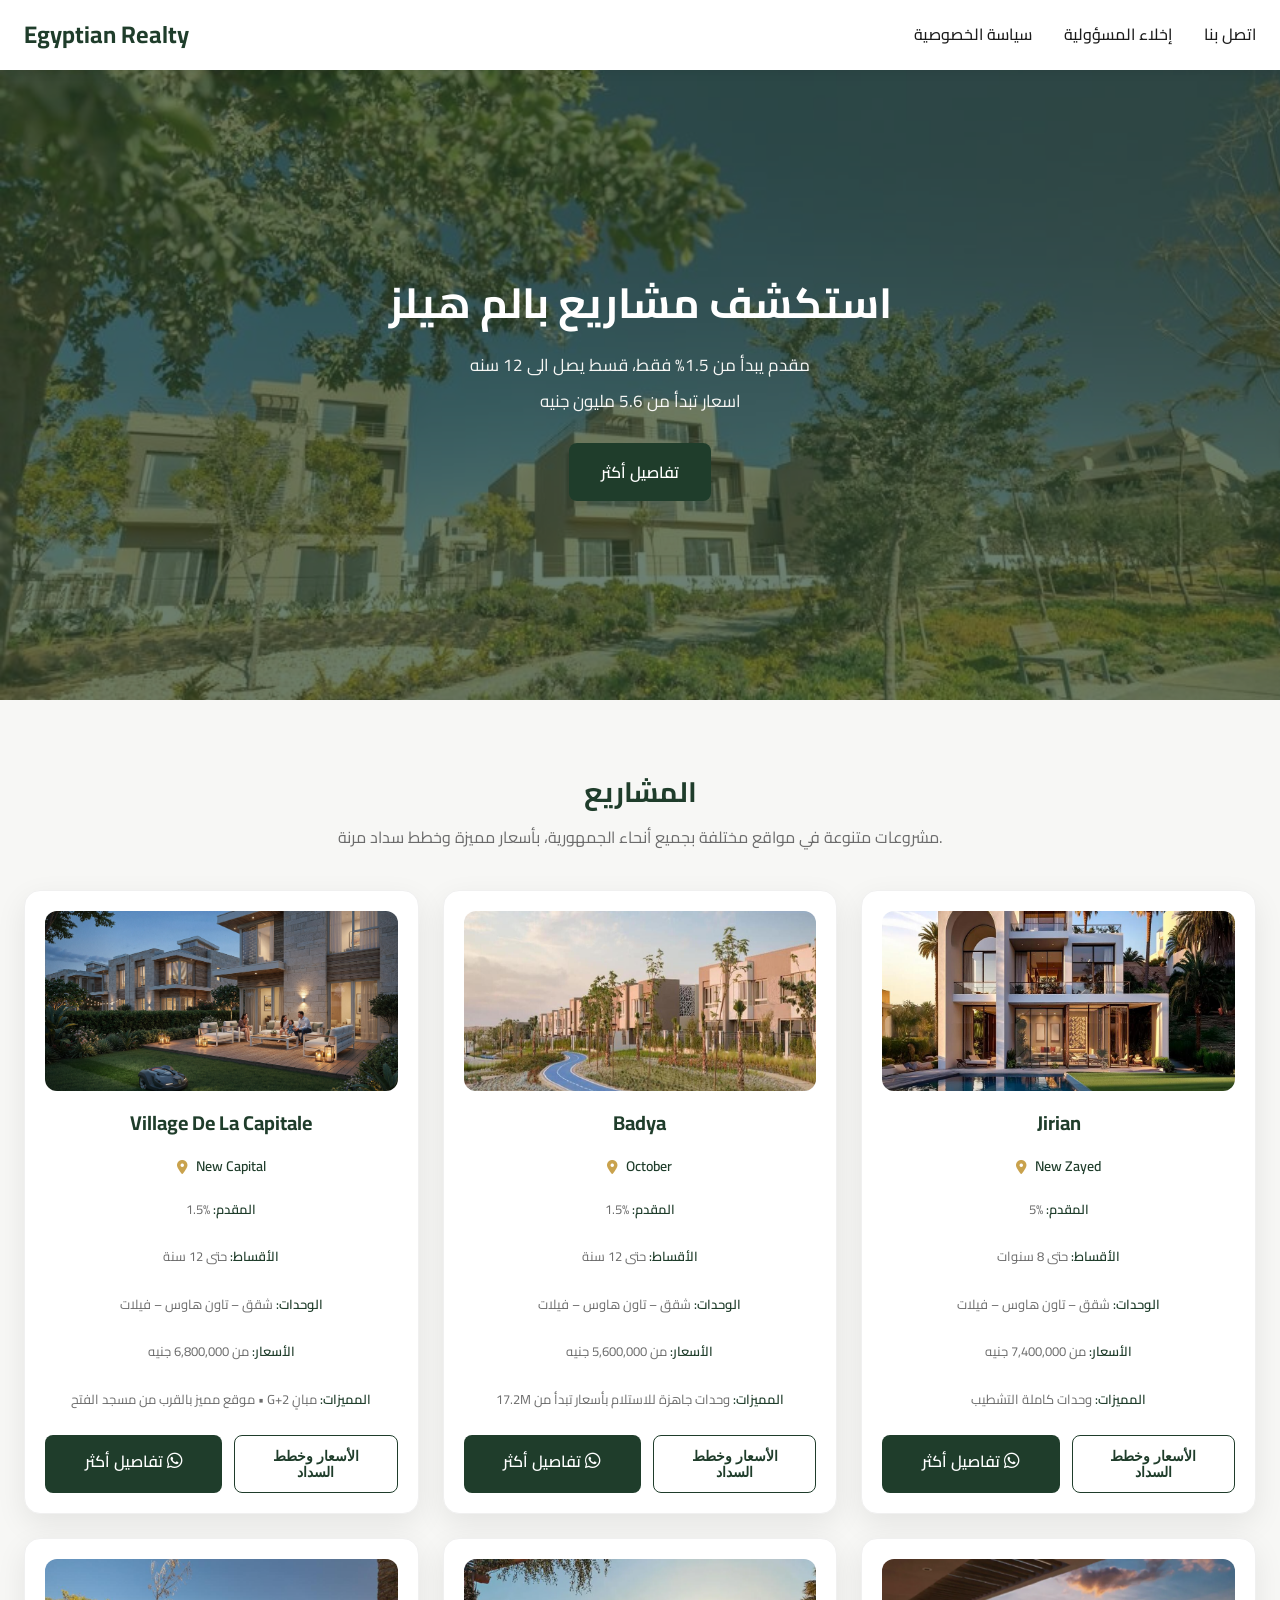
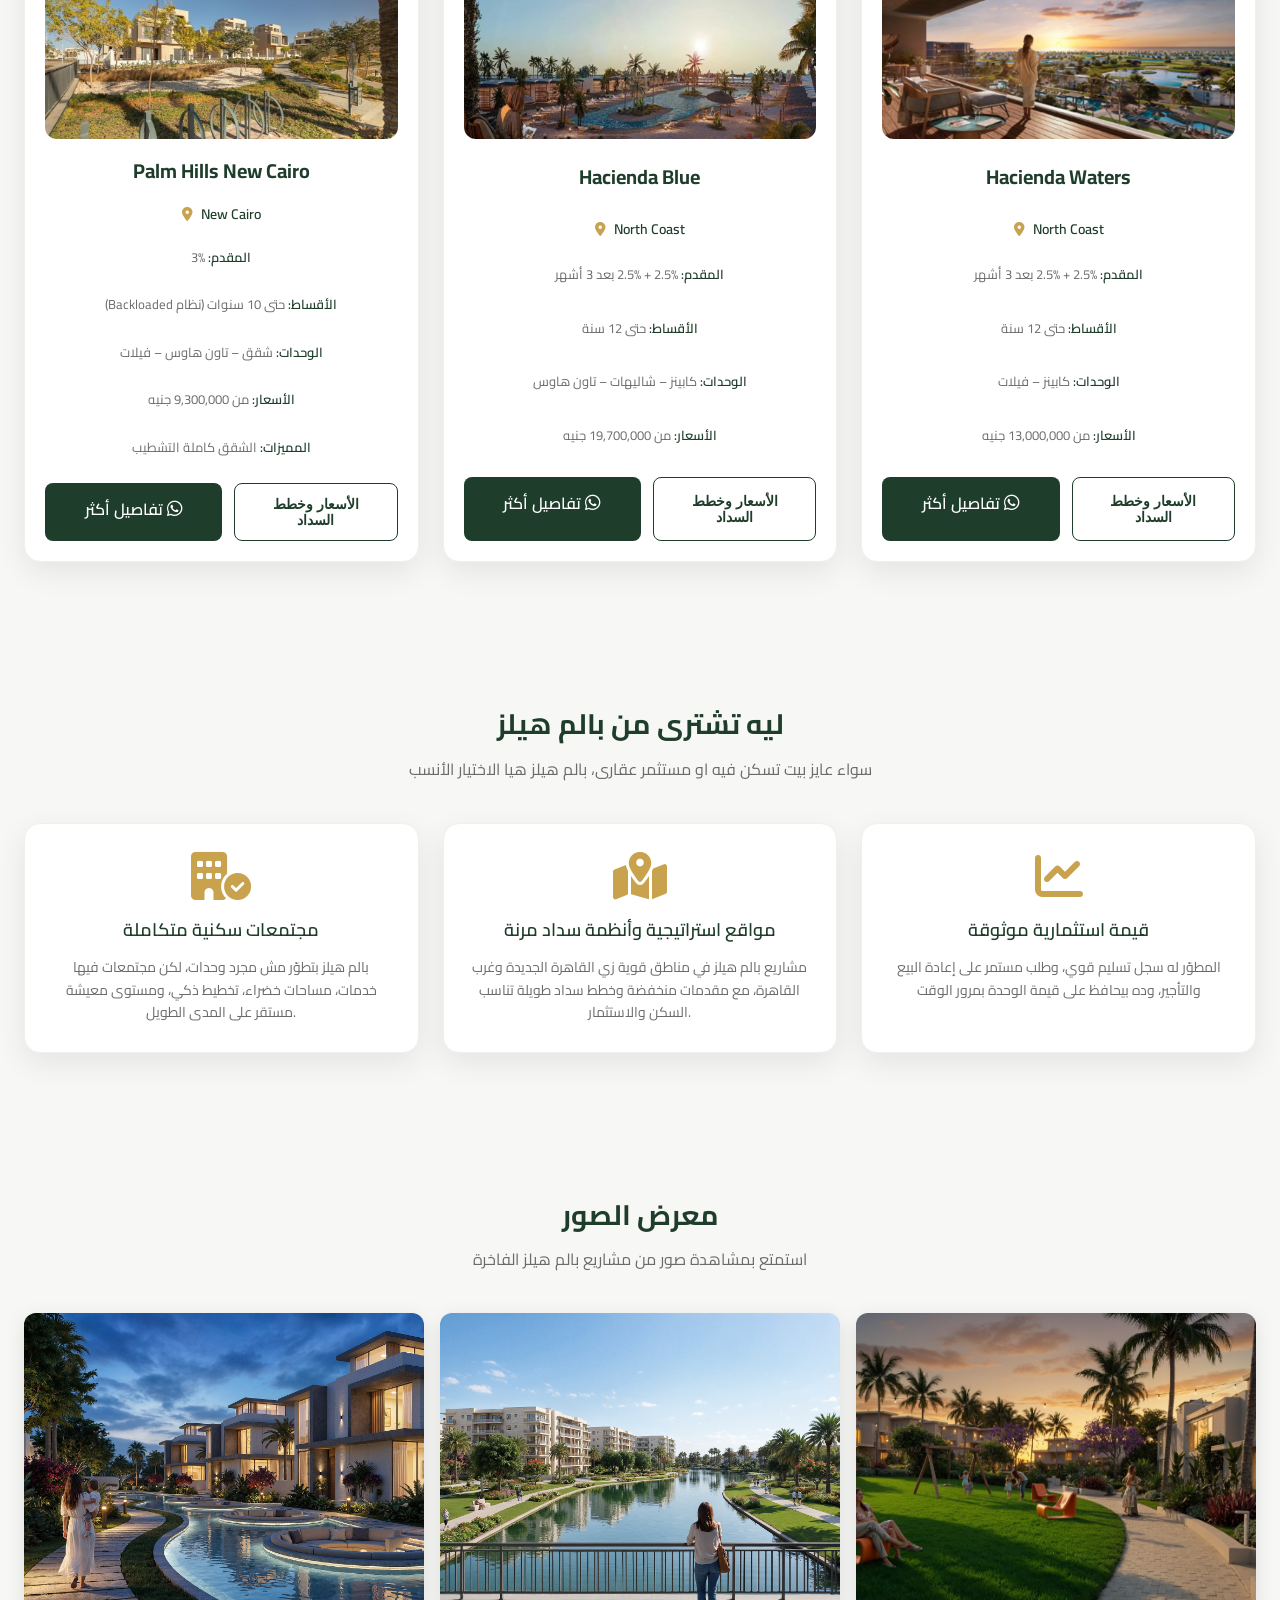
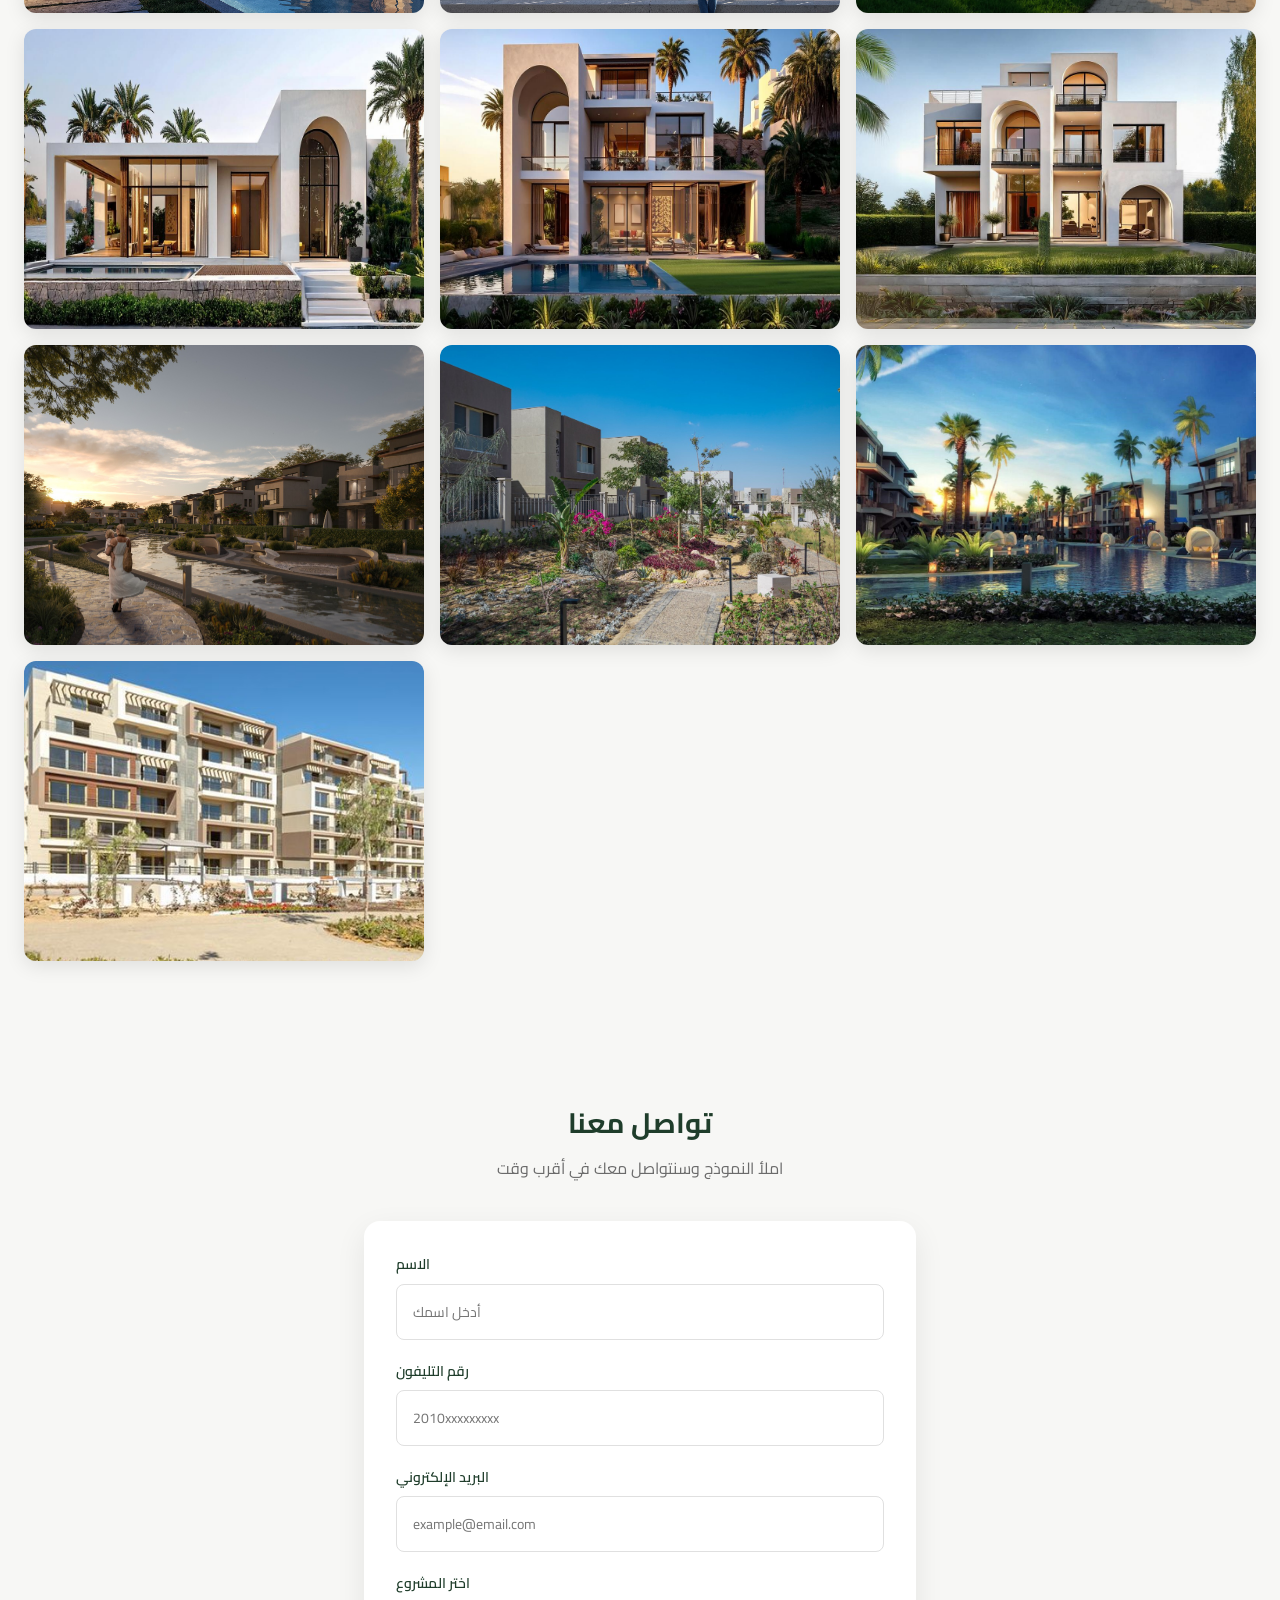
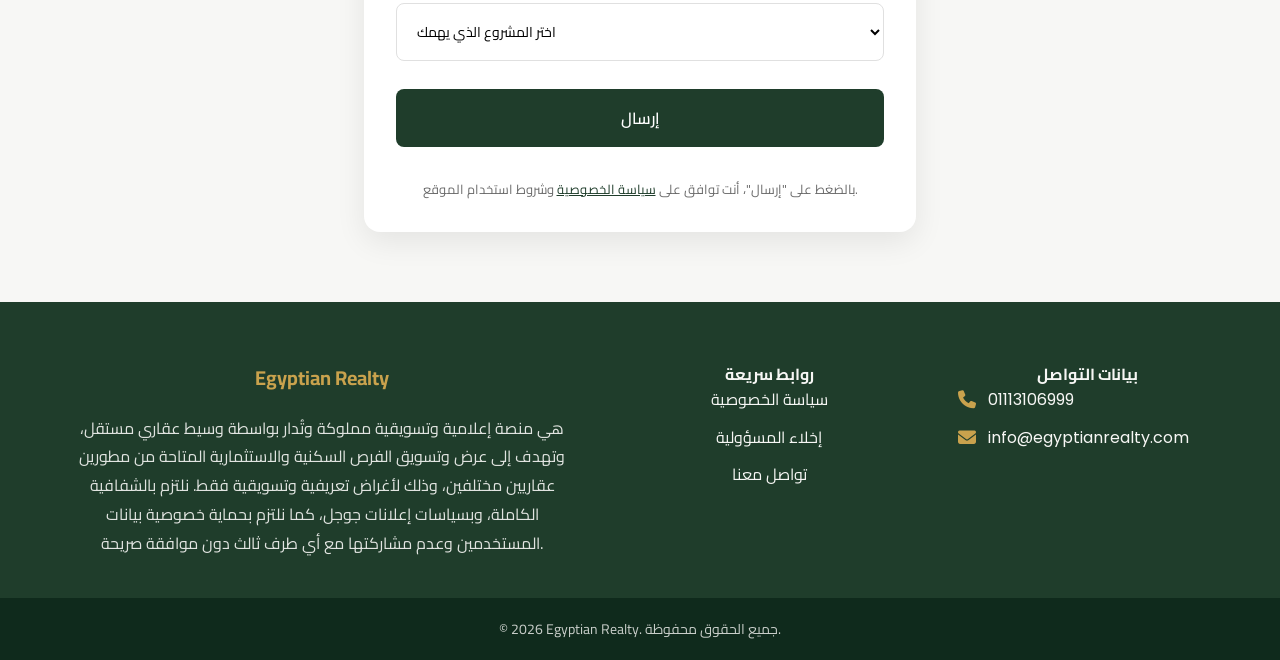
==== index.html @ e8730bcc "Initial website upload with updated Palm Hills project cards" ====
<!DOCTYPE html>
<html lang="en">
<head>
    <meta charset="UTF-8">
    <meta name="viewport" content="width=device-width, initial-scale=1.0">
    <title>Egyptian Realty - الرئيسية</title>
    <link rel="stylesheet" href="css/style.css">
    <link rel="preconnect" href="https://fonts.googleapis.com">
    <link rel="preconnect" href="https://fonts.gstatic.com" crossorigin>
    <link href="https://fonts.googleapis.com/css2?family=Cairo:wght@400;600;700&family=Poppins:wght@400;600;700&display=swap" rel="stylesheet">
    <link rel="stylesheet" href="https://cdnjs.cloudflare.com/ajax/libs/font-awesome/6.5.1/css/all.min.css" crossorigin="anonymous" referrerpolicy="no-referrer" />
    <!-- Google Tag Manager -->
    <script>(function(w,d,s,l,i){w[l]=w[l]||[];w[l].push({'gtm.start':
    new Date().getTime(),event:'gtm.js'});var f=d.getElementsByTagName(s)[0],
    j=d.createElement(s),dl=l!='dataLayer'?'&l='+l:'';j.async=true;j.src=
    'https://www.googletagmanager.com/gtm.js?id='+i+dl;f.parentNode.insertBefore(j,f);
    })(window,document,'script','dataLayer','GTM-MX5JVD54');</script>
    <!-- End Google Tag Manager -->
</head>
<body>
    <!-- Google Tag Manager (noscript) -->
    <noscript><iframe src="https://www.googletagmanager.com/ns.html?id=GTM-MX5JVD54"
    height="0" width="0" style="display:none;visibility:hidden"></iframe></noscript>
    <!-- End Google Tag Manager (noscript) -->
    <!-- Header/Navigation -->
    <header>
        <nav class="navbar">
            <a href="index.html" class="navbar-logo">Egyptian Realty</a>
            
            <ul class="navbar-menu">
                <li><a href="privacy.html">سياسة الخصوصية</a></li>
                <li><a href="disclaimer.html">إخلاء المسؤولية</a></li>
                <li><a href="contact.html">اتصل بنا</a></li>
            </ul>

            <div class="hamburger">
                <span></span>
                <span></span>
                <span></span>
            </div>
        </nav>
    </header>

    <div class="menu-overlay"></div>

    <!-- Main Content -->
    <main>
        <section class="hero">
            <div class="hero-overlay"></div>
            <div class="hero-content">
                <h1 class="hero-title">استكشف مشاريع بالم هيلز</h1>
                <div class="hero-details">
                    <p>مقدم يبدأ من 1.5% فقط، قسط يصل الى 12 سنه</p>
                    <p>اسعار تبدأ من 5.6 مليون جنيه</p>
                </div>
                <div class="hero-actions">
                    <button type="button" class="btn-primary hero-cta-btn">تفاصيل أكثر</button>
                    <a class="btn-primary btn-whatsapp hero-cta-whatsapp" href="https://wa.me/201113106999?text=I'm%20interested%20in%20Palm%20Hills%20Projects%20Prices" target="_blank" rel="noopener">
                        تفاصيل أكثر <i class="fa-brands fa-whatsapp"></i>
                    </a>
                </div>
            </div>
        </section>

        <section class="projects" id="projects">
            <div class="section-header">
                <h2>المشاريع</h2>
                <p>مشروعات متنوعة في مواقع مختلفة بجميع أنحاء الجمهورية، بأسعار مميزة وخطط سداد مرنة.</p>
            </div>
            <div class="projects-grid">
                <article class="project-card">
                    <img class="project-image" src="assets/project-1.jpg" alt="مشروع Village De La Capitale">
                    <h3>Village De La Capitale</h3>
                    <p class="project-location"><i class="fa-solid fa-location-dot" aria-hidden="true"></i> New Capital</p>
                    <p class="project-detail" dir="auto"><strong>المقدم:</strong> <span dir="ltr">1.5%</span></p>
                    <p class="project-detail" dir="auto"><strong>الأقساط:</strong> حتى 12 سنة</p>
                    <p class="project-detail" dir="auto"><strong>الوحدات:</strong> شقق – تاون هاوس – فيلات</p>
                    <p class="project-detail" dir="auto"><strong>الأسعار:</strong> من 6,800,000 جنيه</p>
                    <p class="project-detail" dir="auto"><strong>المميزات:</strong> مبانٍ <span dir="ltr">G+2</span> • موقع مميز بالقرب من مسجد الفتح</p>
                    <div class="project-actions">
                        <a class="btn-primary btn-whatsapp" href="https://wa.me/201113106999?text=I'm%20interested%20in%20Village%20De%20La%20Capitale%20Prices" target="_blank" rel="noopener">
                            تفاصيل أكثر <i class="fa-brands fa-whatsapp"></i>
                        </a>
                        <button type="button" class="btn-outline project-inquiry-btn" data-project="Village De La Capitale">الأسعار وخطط السداد</button>
                    </div>
                </article>
                <article class="project-card">
                    <img class="project-image" src="assets/project-2.jpg" alt="مشروع Badya">
                    <h3>Badya</h3>
                    <p class="project-location"><i class="fa-solid fa-location-dot" aria-hidden="true"></i> October</p>
                    <p class="project-detail" dir="auto"><strong>المقدم:</strong> <span dir="ltr">1.5%</span></p>
                    <p class="project-detail" dir="auto"><strong>الأقساط:</strong> حتى 12 سنة</p>
                    <p class="project-detail" dir="auto"><strong>الوحدات:</strong> شقق – تاون هاوس – فيلات</p>
                    <p class="project-detail" dir="auto"><strong>الأسعار:</strong> من 5,600,000 جنيه</p>
                    <p class="project-detail" dir="auto"><strong>المميزات:</strong> وحدات جاهزة للاستلام بأسعار تبدأ من <span dir="ltr">17.2M</span></p>
                    <div class="project-actions">
                        <a class="btn-primary btn-whatsapp" href="https://wa.me/201113106999?text=I'm%20interested%20in%20Badya%20Prices" target="_blank" rel="noopener">
                            تفاصيل أكثر <i class="fa-brands fa-whatsapp"></i>
                        </a>
                        <button type="button" class="btn-outline project-inquiry-btn" data-project="Badya">الأسعار وخطط السداد</button>
                    </div>
                </article>

                <article class="project-card">
                    <img class="project-image" src="assets/project-3.jpg" alt="مشروع Jirian">
                    <h3>Jirian</h3>
                    <p class="project-location"><i class="fa-solid fa-location-dot" aria-hidden="true"></i> New Zayed</p>
                    <p class="project-detail" dir="auto"><strong>المقدم:</strong> <span dir="ltr">5%</span></p>
                    <p class="project-detail" dir="auto"><strong>الأقساط:</strong> حتى 8 سنوات</p>
                    <p class="project-detail" dir="auto"><strong>الوحدات:</strong> شقق – تاون هاوس – فيلات</p>
                    <p class="project-detail" dir="auto"><strong>الأسعار:</strong> من 7,400,000 جنيه</p>
                    <p class="project-detail" dir="auto"><strong>المميزات:</strong> وحدات كاملة التشطيب</p>
                    <div class="project-actions">
                        <a class="btn-primary btn-whatsapp" href="https://wa.me/201113106999?text=I'm%20interested%20in%20Jirian%20Prices" target="_blank" rel="noopener">
                            تفاصيل أكثر <i class="fa-brands fa-whatsapp"></i>
                        </a>
                        <button type="button" class="btn-outline project-inquiry-btn" data-project="Jirian">الأسعار وخطط السداد</button>
                    </div>
                </article>

                <article class="project-card">
                    <img class="project-image" src="assets/project-4.jpg" alt="مشروع Palm Hills New Cairo">
                    <h3>Palm Hills New Cairo</h3>
                    <p class="project-location"><i class="fa-solid fa-location-dot" aria-hidden="true"></i> New Cairo</p>
                    <p class="project-detail" dir="auto"><strong>المقدم:</strong> <span dir="ltr">3%</span></p>
                    <p class="project-detail" dir="auto"><strong>الأقساط:</strong> حتى <span dir="ltr">10</span> سنوات (نظام <span dir="ltr">Backloaded</span>)</p>
                    <p class="project-detail" dir="auto"><strong>الوحدات:</strong> شقق – تاون هاوس – فيلات</p>
                    <p class="project-detail" dir="auto"><strong>الأسعار:</strong> من 9,300,000 جنيه</p>
                    <p class="project-detail" dir="auto"><strong>المميزات:</strong> الشقق كاملة التشطيب</p>
                    <div class="project-actions">
                        <a class="btn-primary btn-whatsapp" href="https://wa.me/201113106999?text=I'm%20interested%20in%20Palm%20Hills%20New%20Cairo%20Prices" target="_blank" rel="noopener">
                            تفاصيل أكثر <i class="fa-brands fa-whatsapp"></i>
                        </a>
                        <button type="button" class="btn-outline project-inquiry-btn" data-project="Palm Hills New Cairo">الأسعار وخطط السداد</button>
                    </div>
                </article>

                <article class="project-card">
                    <img class="project-image" src="assets/hacienda-blue.jpg" alt="PX Compound ">
                    <h3>Hacienda Blue</h3>
                    <p class="project-location"><i class="fa-solid fa-location-dot" aria-hidden="true"></i> North Coast</p>
                    <p class="project-detail" dir="auto"><strong>المقدم:</strong> <span dir="ltr">2.5%</span> + <span dir="ltr">2.5%</span> بعد 3 أشهر</p>
                    <p class="project-detail" dir="auto"><strong>الأقساط:</strong> حتى <span dir="ltr">12</span> سنة</p>
                    <p class="project-detail" dir="auto"><strong>الوحدات:</strong> كابينز – شاليهات – تاون هاوس</p>
                    <p class="project-detail" dir="auto"><strong>الأسعار:</strong> من 19,700,000 جنيه</p>
                    <div class="project-actions">
                        <a class="btn-primary btn-whatsapp" href="https://wa.me/201113106999?text=I'm%20interested%20in%20Hacienda%20Blue%20Prices" target="_blank" rel="noopener">
                            تفاصيل أكثر <i class="fa-brands fa-whatsapp"></i>
                        </a>
                        <button type="button" class="btn-outline project-inquiry-btn" data-project="Hacienda Blue">الأسعار وخطط السداد</button>
                    </div>
                </article>

                <article class="project-card">
                    <img class="project-image" src="assets/hacienda-water.jpg" alt="مشروع Hacienda Waters">
                    <h3>Hacienda Waters</h3>
                    <p class="project-location"><i class="fa-solid fa-location-dot" aria-hidden="true"></i> North Coast</p>
                    <p class="project-detail" dir="auto"><strong>المقدم:</strong> <span dir="ltr">2.5%</span> + <span dir="ltr">2.5%</span> بعد 3 أشهر</p>
                    <p class="project-detail" dir="auto"><strong>الأقساط:</strong> حتى <span dir="ltr">12</span> سنة</p>
                    <p class="project-detail" dir="auto"><strong>الوحدات:</strong> كابينز – فيلات</p>
                    <p class="project-detail" dir="auto"><strong>الأسعار:</strong> من 13,000,000 جنيه</p>
                    <div class="project-actions">
                        <a class="btn-primary btn-whatsapp" href="https://wa.me/201113106999?text=I'm%20interested%20in%20Hacienda%20Waters%20Prices" target="_blank" rel="noopener">
                            تفاصيل أكثر <i class="fa-brands fa-whatsapp"></i>
                        </a>
                        <button type="button" class="btn-outline project-inquiry-btn" data-project="Hacienda Waters">الأسعار وخطط السداد</button>
                    </div>
                </article>
            </div>
        </section>

        <section class="why-developer" id="why">
            <div class="section-header">
                <h2>ليه تشترى من بالم هيلز</h2>
                <p>سواء عايز بيت تسكن فيه او مستثمر عقارى، بالم هيلز هيا الاختيار الأنسب</p>
            </div>
            <div class="why-grid">
                <div class="why-item">
                    <i class="fa-solid fa-building-circle-check why-icon"></i>
                    <h3>مجتمعات سكنية متكاملة</h3>
                    <p>بالم هيلز بتطوّر مش مجرد وحدات، لكن مجتمعات فيها خدمات، مساحات خضراء، تخطيط ذكي، ومستوى معيشة مستقر على المدى الطويل.</p>
                </div>
                <div class="why-item">
                    <i class="fa-solid fa-map-location-dot why-icon"></i>
                    <h3>مواقع استراتيجية وأنظمة سداد مرنة</h3>
                    <p>مشاريع بالم هيلز في مناطق قوية زي القاهرة الجديدة وغرب القاهرة، مع مقدمات منخفضة وخطط سداد طويلة تناسب السكن والاستثمار.</p>
                </div>
                <div class="why-item">
                    <i class="fa-solid fa-chart-line why-icon"></i>
                    <h3>قيمة استثمارية موثوقة</h3>
                    <p>المطوّر له سجل تسليم قوي، وطلب مستمر على إعادة البيع والتأجير، وده بيحافظ على قيمة الوحدة بمرور الوقت</p>
                </div>
            </div>
        </section>

        <section class="gallery" id="gallery">
            <div class="section-header">
                <h2>معرض الصور</h2>
                <p>استمتع بمشاهدة صور من مشاريع بالم هيلز الفاخرة</p>
            </div>
            <div class="gallery-grid">
                <div class="gallery-item" onclick="openLightbox(0)">
                    <img src="assets/gallery-1.jpg" alt="صورة مشروع 1">
                </div>
                <div class="gallery-item" onclick="openLightbox(1)">
                    <img src="assets/gallery-2.jpg" alt="صورة مشروع 2">
                </div>
                <div class="gallery-item" onclick="openLightbox(2)">
                    <img src="assets/gallery-3.jpg" alt="صورة مشروع 3">
                </div>
                <div class="gallery-item" onclick="openLightbox(3)">
                    <img src="assets/gallery-4.jpg" alt="صورة مشروع 4">
                </div>
                <div class="gallery-item" onclick="openLightbox(4)">
                    <img src="assets/gallery-5.jpg" alt="صورة مشروع 5">
                </div>
                <div class="gallery-item" onclick="openLightbox(5)">
                    <img src="assets/gallery-6.jpg" alt="صورة مشروع 6">
                </div>
                <div class="gallery-item" onclick="openLightbox(6)">
                    <img src="assets/gallery-7.jpg" alt="صورة مشروع 6">
                </div>
                <div class="gallery-item" onclick="openLightbox(7)">
                    <img src="assets/gallery-8.jpg" alt="صورة مشروع 6">
                </div>
                <div class="gallery-item" onclick="openLightbox(8)">
                    <img src="assets/gallery-9.jpg" alt="صورة مشروع 6">
                </div>
                <div class="gallery-item">
                    <img src="assets/gallery-10.jpg" alt="صورة مشروع 6">
                </div>
            </div>
        </section>

       <section class="contact" id="contact">
  <div class="section-header">
    <h2>تواصل معنا</h2>
    <p>املأ النموذج وسنتواصل معك في أقرب وقت</p>
  </div>

  <div class="contact-container">
    <form class="contact-form"
          action="https://formsubmit.co/info@egyptianrealty.com"
          method="POST">

      <!-- FormSubmit settings -->
      <input type="hidden" name="_cc" value="aliyasser11699@gmail.com">
      <input type="hidden" name="_next" value="http://egyptianrealty.com/thank-you">
      <input type="hidden" name="_subject" value="New Lead Google Campaign - Website Contact Form">
      <input type="hidden" name="_captcha" value="false">
      <!-- اختياري: ضد السبام -->
      <input type="text" name="_honey" style="display:none">

      <div class="form-group">
        <label for="contact-name">الاسم</label>
        <input id="contact-name" type="text" name="name" placeholder="أدخل اسمك" required>
      </div>

      <div class="form-group">
        <label for="contact-phone">رقم التليفون</label>
        <input id="contact-phone" type="tel" name="phone" placeholder="2010xxxxxxxxx" required>
      </div>

      <div class="form-group">
        <label for="contact-email">البريد الإلكتروني</label>
        <input id="contact-email" type="email" name="email" placeholder="example@email.com" required>
      </div>

      <div class="form-group">
        <label for="contact-project">اختر المشروع</label>
        <select id="contact-project" name="project" required>
          <option value="" disabled selected>اختر المشروع الذي يهمك</option>
          <option value="Village De La Capitale">Village De La Capitale</option>
          <option value="Badya">Badya</option>
          <option value="Jirian">Jirian</option>
                    <option value="Hacienda Blue">Hacienda Blue</option>
                    <option value="Hacienda Waters">Hacienda Waters</option>
          <option value="Palm Hills New Cairo">Palm Hills New Cairo</option>
          <option value="استفسار عام">استفسار عام</option>
        </select>
      </div>

      <button type="submit" class="btn-primary btn-submit">إرسال</button>
      <p class="form-terms">
        بالضغط على "إرسال"، أنت توافق على <a href="privacy.html">سياسة الخصوصية</a> وشروط استخدام الموقع.
      </p>
    </form>
  </div>
</section>

    </main>

    <div class="modal-overlay"></div>
<div class="modal" role="dialog" aria-modal="true" aria-labelledby="popup-title">
  <div class="modal-content">
    <button type="button" class="modal-close" aria-label="إغلاق">×</button>

    <div class="modal-header">
      <h2 id="popup-title">أدخل بيانات التواصل</h2>
      <p class="modal-project-name"></p>
      <p class="modal-subtitle">لإرسال الأسعار وخطط السداد المتاحة</p>
    </div>

    <!-- ✅ FormSubmit -->
    <form class="modal-form"
          action="https://formsubmit.co/info@egyptianrealty.com"
          method="POST">

      <!-- ✅ required settings -->
      <input type="hidden" name="_cc" value="aliyasser11699@gmail.com">
      <input type="hidden" name="_next" value="http://egyptianrealty.com/thank-you">
      <input type="hidden" name="_subject" value="New Lead Google Campaign - Egyptian Realty">
      <input type="hidden" name="_captcha" value="false">

      <!-- (اختياري) honeypot ضد السبام -->
      <input type="text" name="_honey" style="display:none">

      <!-- ✅ project name (will be sent) -->
      <input type="hidden" name="project" id="project-name" value="">

      <label for="name">الاسم</label>
      <input id="name" type="text" name="name" required>

      <label for="phone">رقم التليفون</label>
      <input id="phone" type="tel" name="phone" placeholder="2010xxxxxxxxx" required>

      <label for="message">تفاصيل طلبك</label>
      <textarea id="message" name="message" rows="4"
                placeholder="اكتب ما تحتاجه عن المشروع" required></textarea>

      <button type="submit" class="btn-primary">إرسال</button>
      <p class="form-terms">
        بالضغط على "إرسال"، أنت توافق على <a href="privacy.html">سياسة الخصوصية</a> وشروط استخدام الموقع.
      </p>
    </form>
  </div>
</div>

    <div class="cookie-popup" id="cookie-popup" role="status" aria-live="polite" dir="rtl">
        <button type="button" class="cookie-popup-close" id="cookie-popup-close" aria-label="إغلاق الإشعار">×</button>
        <p>
            نستخدم ملفات تعريف الارتباط (Cookies) وتقنيات تتبع محدودة لقياس الأداء وتحسين تجربة الاستخدام.
            استمرارك في تصفح الموقع يعني موافقتك على ذلك وفق
            <a href="privacy.html">سياسة الخصوصية</a>
            و
            <a href="disclaimer.html">إخلاء المسؤولية</a>.
        </p>
    </div>


    <!-- Lightbox -->
    <div class="lightbox" id="lightbox">
        <span class="lightbox-close" onclick="closeLightbox()">&times;</span>
        <span class="lightbox-prev" onclick="changeImage(-1)">&#10094;</span>
        <span class="lightbox-next" onclick="changeImage(1)">&#10095;</span>
        <img class="lightbox-image" id="lightbox-image" src="" alt="">
    </div>

    <!-- Footer -->
    <footer>
        <div class="footer-container">
            <div class="footer-about">
                <h3>Egyptian Realty</h3>
                <p>هي منصة إعلامية وتسويقية مملوكة وتُدار بواسطة وسيط عقاري مستقل، وتهدف إلى عرض وتسويق الفرص السكنية والاستثمارية المتاحة من مطورين عقاريين مختلفين، وذلك لأغراض تعريفية وتسويقية فقط. نلتزم بالشفافية الكاملة، وبسياسات إعلانات جوجل، كما نلتزم بحماية خصوصية بيانات المستخدمين وعدم مشاركتها مع أي طرف ثالث دون موافقة صريحة.</p>
            </div>

            <div class="footer-links">
                <h4>روابط سريعة</h4>
                <ul>
                    <li><a href="privacy.html">سياسة الخصوصية</a></li>
                    <li><a href="disclaimer.html">إخلاء المسؤولية</a></li>
                    <li><a href="contact.html">تواصل معنا</a></li>
                </ul>
            </div>

            <div class="footer-contact">
                <h4>بيانات التواصل</h4>
                <ul>
                    <li>
                        <i class="fa-solid fa-phone"></i>
                        <a href="tel:+201113106999">01113106999</a>
                    </li>
                    <li>
                        <i class="fa-solid fa-envelope"></i>
                        <a href="mailto:info@egyptianrealty.com">info@egyptianrealty.com</a>
                    </li>
                </ul>
            </div>
        </div>

        <div class="footer-bottom">
            <p>&copy; 2026 Egyptian Realty. جميع الحقوق محفوظة.</p>
        </div>
    </footer>

    <script src="js/script.js"></script>
</body>
</html>
---- css/style.css ----
/* ========================================
   Egyptian Realty - Main Stylesheet
   ======================================== */

/* Global Styles */
* {
    margin: 0;
    padding: 0;
    box-sizing: border-box;
}

body {
    font-family: 'Cairo', 'Poppins', sans-serif;
    line-height: 1.6;
    color: #1C1C1C;
    background-color: #F7F7F5;
}

.cookie-popup {
    position: fixed;
    right: 24px;
    bottom: 24px;
    width: min(460px, calc(100% - 32px));
    background: #FFFFFF;
    color: #1C1C1C;
    border: 1px solid #E7E7E7;
    border-inline-start: 4px solid #C9A24D;
    border-radius: 12px;
    box-shadow: 0 12px 30px rgba(0, 0, 0, 0.12);
    padding: 16px 44px 16px 16px;
    z-index: 1100;
    opacity: 0;
    visibility: hidden;
    transform: translateY(16px);
    transition: opacity 0.25s ease, transform 0.25s ease, visibility 0.25s ease;
}

.cookie-popup.active {
    opacity: 1;
    visibility: visible;
    transform: translateY(0);
}

.cookie-popup p {
    margin: 0;
    font-size: 14px;
    line-height: 1.8;
    color: #4D4D4D;
}

.cookie-popup a {
    color: #1F3D2B;
    font-weight: 700;
    text-decoration: underline;
}

.cookie-popup a:hover {
    color: #C9A24D;
}

.cookie-popup-close {
    position: absolute;
    top: 8px;
    left: 8px;
    border: 0;
    background: transparent;
    color: #6B6B6B;
    width: 32px;
    height: 32px;
    border-radius: 50%;
    font-size: 24px;
    line-height: 1;
    cursor: pointer;
    transition: background-color 0.2s ease, color 0.2s ease;
}

.cookie-popup-close:hover {
    background-color: #F2F2F2;
    color: #1F3D2B;
}

.container {
    max-width: 1200px;
    margin: 0 auto;
    padding: 0 24px;
}

/* ========================================
   HEADER & NAVIGATION STYLES
   ======================================== */

header {
    position: fixed;
    top: 0;
    left: 0;
    right: 0;
    background-color: #FFFFFF;
    box-shadow: 0 2px 10px rgba(0, 0, 0, 0.08);
    z-index: 1000;
    transition: transform 0.3s ease;
}

header.hide {
    transform: translateY(-100%);
}

.navbar {
    display: flex;
    justify-content: space-between;
    align-items: center;
    padding: 16px 24px;
    max-width: 1400px;
    margin: 0 auto;
    width: 100%;
}

.navbar-logo {
    font-size: 24px;
    font-weight: 700;
    color: #1F3D2B;
    text-decoration: none;
    display: flex;
    align-items: center;
    gap: 8px;
}

.navbar-logo:hover {
    color: #C9A24D;
    transition: color 0.3s ease;
}

.navbar-menu {
    display: flex;
    list-style: none;
    gap: 32px;
    align-items: center;
}

.navbar-menu a {
    color: #1C1C1C;
    text-decoration: none;
    font-weight: 500;
    transition: color 0.3s ease;
    position: relative;
}

.navbar-menu a:hover {
    color: #1F3D2B;
}

.navbar-menu a::after {
    content: '';
    position: absolute;
    bottom: -5px;
    left: 0;
    width: 0;
    height: 2px;
    background-color: #C9A24D;
    transition: width 0.3s ease;
}

.navbar-menu a:hover::after {
    width: 100%;
}

/* Hamburger Menu Toggle */
.hamburger {
    display: none;
    flex-direction: column;
    cursor: pointer;
    gap: 6px;
}

.hamburger span {
    width: 25px;
    height: 3px;
    background-color: #1F3D2B;
    border-radius: 3px;
    transition: all 0.3s ease;
}

.hamburger.active span:nth-child(1) {
    transform: rotate(45deg) translate(10px, 10px);
}

.hamburger.active span:nth-child(2) {
    opacity: 0;
}

.hamburger.active span:nth-child(3) {
    transform: rotate(-45deg) translate(7px, -7px);
}

/* Mobile Menu Overlay */
.menu-overlay {
    display: none;
    position: fixed;
    top: 0;
    left: 0;
    right: 0;
    bottom: 0;
    background-color: rgba(0, 0, 0, 0.5);
    z-index: 999;
}

.menu-overlay.active {
    display: block;
}

/* Main Content Styles */
main {
    margin-top: 70px;
    /* Main content styles will be added here */
}

section {
    padding: 70px 0;
}

.section-header {
    text-align: center;
    margin-bottom: 40px;
}

.section-header h2 {
    font-size: 28px;
    color: #1F3D2B;
    margin-bottom: 10px;
}

.section-header p {
    color: #6B6B6B;
    font-size: 16px;
}

/* ========================================
   HERO SECTION
   ======================================== */

.hero {
    position: relative;
    min-height: 70vh;
    display: flex;
    align-items: center;
    background-image: url('../assets/hero.jpg');
    background-size: cover;
    background-position: center;
}

.hero-overlay {
    position: absolute;
    inset: 0;
    background: rgba(31, 61, 43, 0.65);
}

.hero-content {
    position: relative;
    z-index: 1;
    padding: 90px 24px;
    max-width: 760px;
    margin: 0 auto;
    color: #FFFFFF;
    text-align: center;
}

.hero-title {
    font-size: 42px;
    font-weight: 700;
    margin-bottom: 16px;
}

.hero-description {
    font-size: 18px;
    color: #F7F7F5;
    margin-bottom: 20px;
}

.hero-details {
    font-size: 17px;
    color: #F7F7F5;
    margin-bottom: 28px;
    display: grid;
    gap: 8px;
}

.hero-actions {
    display: flex;
    align-items: center;
    justify-content: center;
    gap: 16px;
    flex-wrap: wrap;
}

.hero-cta-btn {
    display: inline-flex !important;
}

.hero-cta-whatsapp {
    display: none !important;
}

/* ========================================
   PROJECTS
   ======================================== */

.projects-grid {
    display: grid;
    grid-template-columns: repeat(3, minmax(0, 1fr));
    gap: 24px;
    padding: 0 24px;
    max-width: 1280px;
    margin: 0 auto;
}

.project-card {
    background: #FFFFFF;
    border-radius: 16px;
    box-shadow: 0 10px 30px rgba(0, 0, 0, 0.08);
    padding: 20px;
    display: grid;
    gap: 16px;
    text-align: center;
    justify-items: center;
    transition: transform 0.3s ease, box-shadow 0.3s ease;
    border: 1px solid #F0F0F0;
}

.project-card:hover {
    transform: translateY(-8px);
    box-shadow: 0 15px 40px rgba(0, 0, 0, 0.12);
}

.project-image {
    width: 100%;
    height: 180px;
    object-fit: cover;
    border-radius: 12px;
    transition: transform 0.3s ease;
}

.project-card:hover .project-image {
    transform: scale(1.05);
}

.project-card h3 {
    font-size: 20px;
    color: #1F3D2B;
    margin: 0;
}

.project-card h3 {
    font-size: 20px;
    color: #1F3D2B;
}

.project-meta {
    color: #6B6B6B;
    font-size: 13px;
    line-height: 1.6;
    margin: 0;
    display: block;
    padding: 8px 0;
    border-bottom: 1px solid #F0F0F0;
}

.project-description {
    color: #6B6B6B;
    font-size: 13px;
    line-height: 1.5;
    margin: 0;
    display: block;
    padding: 8px 0;
}

.project-detail {
    color: #6B6B6B;
    font-size: 13px;
    line-height: 1.5;
    margin: 0;
    padding: 6px 0;
}

.project-detail strong {
    color: #1F3D2B;
    font-weight: 600;
}

.project-location {
    color: #1F3D2B;
    font-size: 14px;
    font-weight: 600;
    display: inline-flex;
    align-items: center;
    gap: 8px;
    margin: 0;
}

.project-location i {
    color: #C9A24D;
    font-size: 14px;
}

@media (max-width: 1024px) {
    .projects-grid {
        grid-template-columns: repeat(2, minmax(0, 1fr));
    }
}

.project-actions {
    display: flex;
    gap: 12px;
    flex-wrap: wrap;
    justify-content: center;
    width: 100%;
    margin-top: 4px;
}

.project-actions .btn-primary,
.project-actions .btn-outline {
    flex: 1;
    min-width: 140px;
}

/* ========================================
   WHY CHOOSE
   ======================================== */

.why-grid {
    display: grid;
    grid-template-columns: repeat(auto-fit, minmax(280px, 1fr));
    gap: 24px;
    padding: 0 24px;
}

.why-item {
    background: #FFFFFF;
    border-radius: 16px;
    box-shadow: 0 10px 30px rgba(0, 0, 0, 0.08);
    padding: 28px;
    text-align: center;
    transition: transform 0.3s ease, box-shadow 0.3s ease;
    border: 1px solid #F0F0F0;
}

.why-item:hover {
    transform: translateY(-8px);
    box-shadow: 0 15px 40px rgba(0, 0, 0, 0.12);
}

.why-icon {
    font-size: 48px;
    color: #C9A24D;
    margin-bottom: 16px;
}

.why-item h3 {
    color: #1F3D2B;
    font-weight: 600;
    font-size: 18px;
    margin-bottom: 12px;
}

.why-item p {
    color: #6B6B6B;
    font-size: 14px;
    line-height: 1.6;
    margin: 0;
}

/* ========================================
   GALLERY
   ======================================== */

.gallery-grid {
    display: grid;
    grid-template-columns: repeat(auto-fit, minmax(300px, 1fr));
    gap: 16px;
    padding: 0 24px;
}

.gallery-item {
    position: relative;
    overflow: hidden;
    border-radius: 12px;
    aspect-ratio: 4/3;
    box-shadow: 0 5px 20px rgba(0, 0, 0, 0.1);
    transition: transform 0.3s ease, box-shadow 0.3s ease;
    cursor: pointer;
}

.gallery-item:hover {
    transform: scale(1.05);
    box-shadow: 0 10px 30px rgba(0, 0, 0, 0.15);
}

.gallery-item img {
    width: 100%;
    height: 100%;
    object-fit: cover;
    transition: transform 0.3s ease;
}

.gallery-item:hover img {
    transform: scale(1.1);
}

/* ========================================
   LIGHTBOX
   ======================================== */

.lightbox {
    display: none;
    position: fixed;
    inset: 0;
    background-color: rgba(0, 0, 0, 0.95);
    z-index: 2000;
    align-items: center;
    justify-content: center;
}

.lightbox.active {
    display: flex;
}

.lightbox-image {
    max-width: 90%;
    max-height: 90%;
    object-fit: contain;
    border-radius: 8px;
}

.lightbox-close {
    position: absolute;
    top: 20px;
    right: 35px;
    color: #FFFFFF;
    font-size: 40px;
    font-weight: bold;
    cursor: pointer;
    transition: 0.3s;
}

.lightbox-close:hover {
    color: #C9A24D;
}

.lightbox-prev,
.lightbox-next {
    position: absolute;
    top: 50%;
    transform: translateY(-50%);
    color: #FFFFFF;
    font-size: 30px;
    font-weight: bold;
    padding: 16px;
    cursor: pointer;
    user-select: none;
    transition: 0.3s;
}

.lightbox-prev:hover,
.lightbox-next:hover {
    color: #C9A24D;
}

.lightbox-prev {
    left: 20px;
}

.lightbox-next {
    right: 20px;
}

/* ========================================
   CONTACT
   ======================================== */

.contact-container {
    max-width: 600px;
    margin: 0 auto;
    padding: 0 24px;
}

.contact-form {
    background: #FFFFFF;
    border-radius: 16px;
    box-shadow: 0 10px 30px rgba(0, 0, 0, 0.08);
    padding: 32px;
    display: grid;
    gap: 20px;
}

.form-group {
    display: grid;
    gap: 8px;
}

.form-group label {
    font-weight: 600;
    color: #1F3D2B;
    font-size: 14px;
}

.form-group input,
.form-group select {
    padding: 14px 16px;
    border: 1px solid #E0E0E0;
    border-radius: 8px;
    font-family: inherit;
    font-size: 14px;
    transition: border-color 0.3s ease;
}

.form-group input:focus,
.form-group select:focus {
    outline: none;
    border-color: #1F3D2B;
}

.form-group select {
    cursor: pointer;
    background-color: #FFFFFF;
}

.btn-submit {
    margin-top: 8px;
    width: 100%;
}

/* ========================================
   FOOTER
   ======================================== */

footer {
    background: #1F3D2B;
    color: #FFFFFF;
    padding: 24px;
    text-align: center;
}

.footer-content {
    display: flex;
    gap: 16px;
    justify-content: center;
    flex-wrap: wrap;
}

.footer-content a {
    color: #FFFFFF;
    text-decoration: none;
    font-weight: 600;
}

.footer-content a:hover {
    color: #C9A24D;
}

/* ========================================
   BUTTONS
   ======================================== */

.btn-primary {
    background: #1F3D2B;
    color: #FFFFFF;
    border: none;
    border-radius: 8px;
    padding: 14px 28px;
    font-weight: 600;
    text-decoration: none;
    display: inline-flex;
    align-items: center;
    justify-content: center;
    gap: 10px;
    cursor: pointer;
    transition: 0.3s ease;
    font-size: 14px;
}

.btn-primary:hover {
    background: #C9A24D;
    color: #FFFFFF;
}

.btn-outline {
    background: transparent;
    color: #1F3D2B;
    border: 1px solid #1F3D2B;
    border-radius: 8px;
    padding: 12px 24px;
    font-weight: 600;
    cursor: pointer;
    transition: 0.3s ease;
    font-size: 14px;
}

.btn-outline:hover {
    background: #1F3D2B;
    color: #FFFFFF;
}

.hero-cta-whatsapp {
    display: none;
}

.btn-whatsapp i {
    font-size: 18px;
}

/* ========================================
   POPUP MODAL
   ======================================== */

.modal-overlay {
    position: fixed;
    inset: 0;
    background: rgba(0, 0, 0, 0.55);
    display: none;
    z-index: 1001;
}

.modal-overlay.active {
    display: block;
}

.modal {
    position: fixed;
    inset: 0;
    display: none;
    align-items: center;
    justify-content: center;
    z-index: 1002;
    padding: 24px;
}

.modal.active {
    display: flex;
}

.modal-content {
    background: #FFFFFF;
    border-radius: 16px;
    box-shadow: 0 10px 30px rgba(0, 0, 0, 0.08);
    padding: 28px;
    width: 100%;
    max-width: 520px;
    position: relative;
}

.modal-header {
    text-align: center;
    margin-bottom: 24px;
}

.modal-content h2 {
    margin-bottom: 8px;
    color: #1F3D2B;
    font-size: 24px;
}

.modal-close {
    position: absolute;
    top: 14px;
    left: 14px;
    background: transparent;
    border: none;
    font-size: 24px;
    cursor: pointer;
    color: #6B6B6B;
}

.modal-form {
    display: grid;
    gap: 12px;
    text-align: right;
}

.modal-form label {
    font-weight: 600;
    color: #1C1C1C;
    display: block;
    margin-bottom: 4px;
}

.modal-form input,
.modal-form select,
.modal-form textarea {
    padding: 12px 14px;
    border: 1px solid #E0E0E0;
    border-radius: 8px;
    font-family: inherit;
    width: 100%;
}

.modal-form input:focus,
.modal-form select:focus,
.modal-form textarea:focus {
    outline: none;
    border-color: #1F3D2B;
}

.form-terms {
    font-family: 'Cairo', sans-serif;
    font-size: 13px;
    color: #6B6B6B;
    text-align: center;
    margin-top: 12px;
    line-height: 1.6;
}

.form-terms a {
    color: #1F3D2B;
    text-decoration: underline;
    transition: color 0.3s ease;
}

.form-terms a:hover {
    color: #C9A24D;
}

.modal-project-name {
    margin-bottom: 12px;
    color: #6B6B6B;
}

.modal-subtitle {
    color: #6B6B6B;
    font-size: 14px;
    margin-top: 4px;
}

body.modal-open {
    overflow: hidden;
}

/* ========================================
   FOOTER
   ======================================== */

footer {
    background-color: #1F3D2B;
    color: #F7F7F5;
    padding: 60px 0 0;
}

.footer-container {
    max-width: 1200px;
    margin: 0 auto;
    padding: 0 24px;
    display: grid;
    grid-template-columns: 2fr 1fr 1fr;
    gap: 60px;
    margin-bottom: 40px;
}

.footer-about h3,
.footer-links h3,
.footer-contact h3 {
    font-family: 'Cairo', sans-serif;
    font-size: 20px;
    font-weight: 700;
    color: #C9A24D;
    margin-bottom: 20px;
}

.footer-about p {
    font-family: 'Cairo', sans-serif;
    line-height: 1.8;
    color: #F7F7F5;
    opacity: 0.9;
}

.footer-links ul,
.footer-contact ul {
    list-style: none;
    padding: 0;
    margin: 0;
}

.footer-links ul li,
.footer-contact ul li {
    margin-bottom: 12px;
}

.footer-links ul li a {
    font-family: 'Cairo', sans-serif;
    color: #F7F7F5;
    text-decoration: none;
    transition: color 0.3s ease;
}

.footer-links ul li a:hover {
    color: #C9A24D;
}

.footer-contact ul li {
    display: flex;
    align-items: center;
    gap: 12px;
    font-family: 'Poppins', sans-serif;
    color: #F7F7F5;
}

.footer-contact ul li i {
    color: #C9A24D;
    font-size: 18px;
}

.footer-contact ul li a {
    color: #F7F7F5;
    text-decoration: none;
    transition: color 0.3s ease;
}

.footer-contact ul li a:hover {
    color: #C9A24D;
}

.footer-bottom {
    background-color: #0F2A1C;
    padding: 20px 0;
    text-align: center;
}

.footer-bottom p {
    font-family: 'Cairo', sans-serif;
    color: #F7F7F5;
    opacity: 0.8;
    margin: 0;
    font-size: 14px;
}

/* Responsive Design */
@media (max-width: 768px) {
    .hero-content {
        padding: 80px 20px;
        text-align: center;
    }

    .hero-title {
        font-size: 32px;
    }

    .hero-description,
    .hero-details {
        font-size: 16px;
    }

    .hero-cta-btn {
        display: none !important;
    }

    .hero-cta-whatsapp {
        display: inline-flex !important;
    }

    .navbar-menu {
        position: fixed;
        left: 0;
        top: 60px;
        width: 100%;
        flex-direction: column;
        background-color: #FFFFFF;
        gap: 0;
        max-height: 0;
        overflow: hidden;
        transition: max-height 0.3s ease;
        box-shadow: 0 8px 20px rgba(0, 0, 0, 0.1);
    }

    .navbar-menu.active {
        max-height: 300px;
    }

    .navbar-menu a {
        padding: 16px 24px;
        border-bottom: 1px solid #F7F7F5;
        width: 100%;
    }

    .navbar-menu a::after {
        display: none;
    }

    .hamburger {
        display: flex;
    }

    main {
        margin-top: 60px;
    }

    .projects-grid {
        grid-template-columns: repeat(2, minmax(0, 1fr));
        gap: 16px;
        padding: 0 16px;
    }

    .project-card {
        padding: 16px;
        gap: 12px;
    }

    .project-image {
        height: 150px;
    }

    .project-actions {
        gap: 10px;
    }

    .project-actions .btn-primary,
    .project-actions .btn-outline {
        min-width: 100%;
    }

    /* Footer Responsive */
    .footer-container {
        grid-template-columns: 1fr;
        gap: 40px;
    }
}

@media (max-width: 480px) {
    .hero-title {
        font-size: 28px;
    }

    .hero-actions {
        width: 100%;
    }

    .btn-primary {
        width: 100%;
        justify-content: center;
    }

    .navbar {
        padding: 12px 16px;
    }

    .navbar-logo {
        font-size: 20px;
    }

    .navbar-menu a {
        padding: 14px 16px;
    }

    main {
        margin-top: 56px;
    }

    .projects-grid {
        grid-template-columns: 1fr;
        max-width: 560px;
    }

    .project-image {
        height: 170px;
    }

    /* Footer Mobile */
    footer {
        padding: 40px 0 0;
    }

    .footer-container {
        padding: 0 16px;
        gap: 30px;
    }
}

/* ========================================
   POLICY PAGES (Privacy, Disclaimer)
   ======================================== */

.policy-section {
    max-width: 900px;
    margin: 60px auto;
    padding: 0 24px;
}

.policy-header {
    display: flex;
    align-items: center;
    justify-content: space-between;
    margin-bottom: 40px;
    border-bottom: 2px solid #1F3D2B;
    padding-bottom: 20px;
}

.policy-header h1 {
    font-family: 'Cairo', sans-serif;
    font-size: 36px;
    color: #1F3D2B;
    margin: 0;
}

.lang-toggle {
    background-color: #C9A24D;
    color: #FFFFFF;
    border: none;
    padding: 10px 20px;
    border-radius: 6px;
    font-family: 'Poppins', sans-serif;
    font-weight: 600;
    cursor: pointer;
    transition: background-color 0.3s ease;
}

.lang-toggle:hover {
    background-color: #1F3D2B;
}

.policy-content {
    font-family: 'Cairo', sans-serif;
    line-height: 1.8;
    color: #1C1C1C;
    text-align: right;
}

#english-content {
    font-family: 'Poppins', sans-serif !important;
    text-align: left !important;
    direction: ltr !important;
}

#english-content h2 {
    text-align: left !important;
    font-family: 'Poppins', sans-serif !important;
}

#english-content p {
    text-align: left !important;
    font-family: 'Poppins', sans-serif !important;
}

#english-content ul {
    text-align: left !important;
}

#english-content li {
    text-align: left !important;
    font-family: 'Poppins', sans-serif !important;
}

.policy-content h2 {
    color: #1F3D2B;
    font-size: 22px;
    font-weight: 700;
    margin-top: 30px;
    margin-bottom: 15px;
}

/* ========================================
   CONTACT INFO PAGE
   ======================================== */

.contact-info-section {
    max-width: 900px;
    margin: 60px auto;
    padding: 0 24px;
}

.contact-header {
    display: flex;
    align-items: center;
    justify-content: space-between;
    margin-bottom: 40px;
    border-bottom: 2px solid #1F3D2B;
    padding-bottom: 20px;
}

.contact-header h1 {
    font-family: 'Cairo', sans-serif;
    font-size: 36px;
    color: #1F3D2B;
    margin: 0;
}

.contact-content {
    font-family: 'Cairo', sans-serif;
    line-height: 1.8;
    color: #1C1C1C;
    text-align: right;
}

#english-content {
    font-family: 'Poppins', sans-serif !important;
    text-align: left !important;
    direction: ltr !important;
}

#english-content h2 {
    text-align: left !important;
    font-family: 'Poppins', sans-serif !important;
}

#english-content p {
    text-align: left !important;
    font-family: 'Poppins', sans-serif !important;
}

#english-content ul {
    text-align: left !important;
}

#english-content li {
    text-align: left !important;
    font-family: 'Poppins', sans-serif !important;
}

.contact-intro {
    background-color: #F7F7F5;
    padding: 24px;
    border-radius: 12px;
    margin-bottom: 40px;
    border-right: 4px solid #C9A24D;
}

.contact-intro p {
    font-size: 16px;
    color: #6B6B6B;
    margin: 0;
}

.contact-methods {
    margin: 40px 0;
}

.contact-methods h2 {
    color: #1F3D2B;
    font-size: 24px;
    font-weight: 700;
    margin-bottom: 30px;
}

.contact-item {
    display: flex;
    gap: 24px;
    margin-bottom: 30px;
    padding: 20px;
    background-color: #FFFFFF;
    border: 1px solid #E0E0E0;
    border-radius: 12px;
    transition: box-shadow 0.3s ease;
}

.contact-item:hover {
    box-shadow: 0 5px 20px rgba(31, 61, 43, 0.1);
}

.contact-icon {
    flex-shrink: 0;
    width: 60px;
    height: 60px;
    background-color: #1F3D2B;
    color: #FFFFFF;
    border-radius: 50%;
    display: flex;
    align-items: center;
    justify-content: center;
    font-size: 28px;
}

.contact-details {
    flex: 1;
}

.contact-details h3 {
    color: #1F3D2B;
    font-size: 20px;
    font-weight: 700;
    margin: 0 0 10px 0;
}

.contact-details p {
    color: #6B6B6B;
    margin: 5px 0;
    font-size: 16px;
}

.contact-details a {
    color: #1F3D2B;
    text-decoration: none;
    font-weight: 600;
    transition: color 0.3s ease;
}

.contact-details a:hover {
    color: #C9A24D;
}

.contact-subtitle {
    font-size: 14px !important;
    color: #999999 !important;
    font-style: italic;
}

.contact-message {
    background-color: #F7F7F5;
    padding: 30px;
    border-radius: 12px;
    margin: 40px 0;
    border-left: 4px solid #C9A24D;
}

.contact-message h2 {
    color: #1F3D2B;
    font-size: 22px;
    font-weight: 700;
    margin-top: 0;
    margin-bottom: 20px;
}

.contact-message ul {
    list-style-position: right;
    padding-right: 24px;
    margin: 0;
}

.contact-message li {
    color: #6B6B6B;
    margin-bottom: 12px;
    font-size: 16px;
}

@media (max-width: 768px) {
    .contact-header {
        flex-direction: column;
        gap: 20px;
        text-align: center;
    }

    .contact-header h1 {
        font-size: 28px;
    }

    .contact-info-section {
        margin: 40px auto;
        padding: 0 16px;
    }

    .contact-item {
        flex-direction: column;
        gap: 16px;
    }

    .contact-icon {
        margin: 0 auto;
    }

    .contact-details {
        text-align: center;
    }

    .contact-details a {
        display: inline-block;
        margin-top: 10px;
    }

    .contact-message {
        padding: 20px;
    }

    .contact-message h2 {
        font-size: 20px;
    }
}

.policy-content p {
    color: #6B6B6B;
    margin-bottom: 15px;
    font-size: 16px;
}

.policy-content ul {
    margin: 15px 0;
    padding-right: 24px;
    list-style-position: right;
}

.policy-content ul li {
    color: #6B6B6B;
    margin-bottom: 10px;
    font-size: 16px;
}

@media (max-width: 768px) {
    .policy-header {
        flex-direction: column;
        gap: 20px;
        text-align: center;
    }

    .policy-header h1 {
        font-size: 28px;
    }

    .policy-section {
        margin: 40px auto;
        padding: 0 16px;
    }

    .policy-content h2 {
        font-size: 20px;
    }

    .policy-content p,
    .policy-content ul li {
        font-size: 15px;
    }
}

/* ========================================
   THANK YOU PAGE
   ======================================== */

.thank-you-section {
    min-height: 100vh;
    display: flex;
    align-items: center;
    justify-content: center;
    padding: 40px 24px;
    background: linear-gradient(135deg, #F7F7F5 0%, #FFFFFF 100%);
}

.thank-you-container {
    max-width: 700px;
    width: 100%;
    background: #FFFFFF;
    padding: 50px 40px;
    border-radius: 16px;
    box-shadow: 0 10px 40px rgba(0, 0, 0, 0.08);
    text-align: center;
}

.thank-you-icon {
    width: 80px;
    height: 80px;
    background-color: #1F3D2B;
    border-radius: 50%;
    display: flex;
    align-items: center;
    justify-content: center;
    margin: 0 auto 30px;
    font-size: 48px;
    color: #FFFFFF;
    animation: scaleIn 0.5s ease;
}

@keyframes scaleIn {
    from {
        transform: scale(0);
        opacity: 0;
    }
    to {
        transform: scale(1);
        opacity: 1;
    }
}

.thank-you-container h1 {
    font-family: 'Cairo', sans-serif;
    font-size: 42px;
    color: #1F3D2B;
    margin: 0 0 15px 0;
    font-weight: 700;
}

.thank-you-subtitle {
    font-family: 'Cairo', sans-serif;
    font-size: 18px;
    color: #C9A24D;
    margin: 0 0 30px 0;
    font-weight: 600;
}

.thank-you-message {
    background-color: #F7F7F5;
    padding: 24px;
    border-radius: 12px;
    margin-bottom: 40px;
    border-right: 4px solid #C9A24D;
}

.thank-you-message p {
    font-family: 'Cairo', sans-serif;
    font-size: 16px;
    color: #6B6B6B;
    line-height: 1.8;
    margin: 15px 0;
    text-align: right;
}

.thank-you-message p:first-child {
    margin-top: 0;
}

.thank-you-message p:last-child {
    margin-bottom: 0;
}

.next-steps {
    text-align: right;
    margin: 40px 0;
}

.next-steps h2 {
    font-family: 'Cairo', sans-serif;
    font-size: 24px;
    color: #1F3D2B;
    margin-bottom: 30px;
    font-weight: 700;
}

.step {
    display: flex;
    gap: 20px;
    margin-bottom: 24px;
    text-align: right;
    flex-direction: row-reverse;
}

.step-number {
    width: 50px;
    height: 50px;
    background-color: #C9A24D;
    color: #FFFFFF;
    border-radius: 50%;
    display: flex;
    align-items: center;
    justify-content: center;
    font-weight: 700;
    font-size: 20px;
    flex-shrink: 0;
}

.step-content h3 {
    font-family: 'Cairo', sans-serif;
    font-size: 18px;
    color: #1F3D2B;
    margin: 0 0 8px 0;
    font-weight: 700;
}

.step-content p {
    font-family: 'Cairo', sans-serif;
    font-size: 14px;
    color: #6B6B6B;
    margin: 0;
    line-height: 1.6;
}

.thank-you-contact {
    background-color: #F0F5F3;
    padding: 30px;
    border-radius: 12px;
    margin: 40px 0;
}

.thank-you-contact h2 {
    font-family: 'Cairo', sans-serif;
    font-size: 22px;
    color: #1F3D2B;
    margin: 0 0 15px 0;
    font-weight: 700;
}

.thank-you-contact p {
    font-family: 'Cairo', sans-serif;
    font-size: 16px;
    color: #6B6B6B;
    margin: 0 0 24px 0;
    line-height: 1.6;
}

.quick-contact {
    display: flex;
    gap: 16px;
    justify-content: center;
    flex-wrap: wrap;
}

.contact-btn {
    display: inline-flex;
    align-items: center;
    gap: 10px;
    padding: 12px 24px;
    border-radius: 8px;
    text-decoration: none;
    font-family: 'Cairo', sans-serif;
    font-weight: 600;
    font-size: 16px;
    transition: all 0.3s ease;
}

.contact-btn.phone {
    background-color: #1F3D2B;
    color: #FFFFFF;
}

.contact-btn.phone:hover {
    background-color: #0F2A1C;
    transform: translateY(-2px);
    box-shadow: 0 5px 15px rgba(31, 61, 43, 0.3);
}

.contact-btn.whatsapp {
    background-color: #25D366;
    color: #FFFFFF;
}

.contact-btn.whatsapp:hover {
    background-color: #1FA852;
    transform: translateY(-2px);
    box-shadow: 0 5px 15px rgba(37, 211, 102, 0.3);
}

.action-buttons {
    display: flex;
    gap: 16px;
    margin: 40px 0;
    justify-content: center;
    flex-wrap: wrap;
}

.btn-primary,
.btn-secondary {
    padding: 14px 32px;
    border-radius: 8px;
    text-decoration: none;
    font-family: 'Cairo', sans-serif;
    font-weight: 600;
    font-size: 16px;
    transition: all 0.3s ease;
    display: inline-block;
}

.btn-primary {
    background-color: #1F3D2B;
    color: #FFFFFF;
}

.btn-primary:hover {
    background-color: #0F2A1C;
    transform: translateY(-2px);
    box-shadow: 0 5px 15px rgba(31, 61, 43, 0.3);
}

.btn-secondary {
    background-color: transparent;
    color: #1F3D2B;
    border: 2px solid #1F3D2B;
}

.btn-secondary:hover {
    background-color: #1F3D2B;
    color: #FFFFFF;
    transform: translateY(-2px);
}

.thank-you-note {
    background-color: #FFF8E7;
    padding: 16px;
    border-radius: 8px;
    border-right: 3px solid #C9A24D;
    margin-top: 30px;
}

.thank-you-note p {
    font-family: 'Cairo', sans-serif;
    font-size: 14px;
    color: #6B6B6B;
    margin: 0;
    line-height: 1.6;
    text-align: right;
}

@media (max-width: 768px) {
    .thank-you-container {
        padding: 30px 20px;
    }

    .thank-you-container h1 {
        font-size: 32px;
    }

    .thank-you-subtitle {
        font-size: 16px;
    }

    .next-steps h2,
    .thank-you-contact h2 {
        font-size: 20px;
    }

    .step {
        margin-bottom: 20px;
    }

    .action-buttons {
        flex-direction: column;
    }

    .btn-primary,
    .btn-secondary {
        width: 100%;
        text-align: center;
    }

    .quick-contact {
        flex-direction: column;
        gap: 12px;
    }

    .contact-btn {
        width: 100%;
        justify-content: center;
    }
}
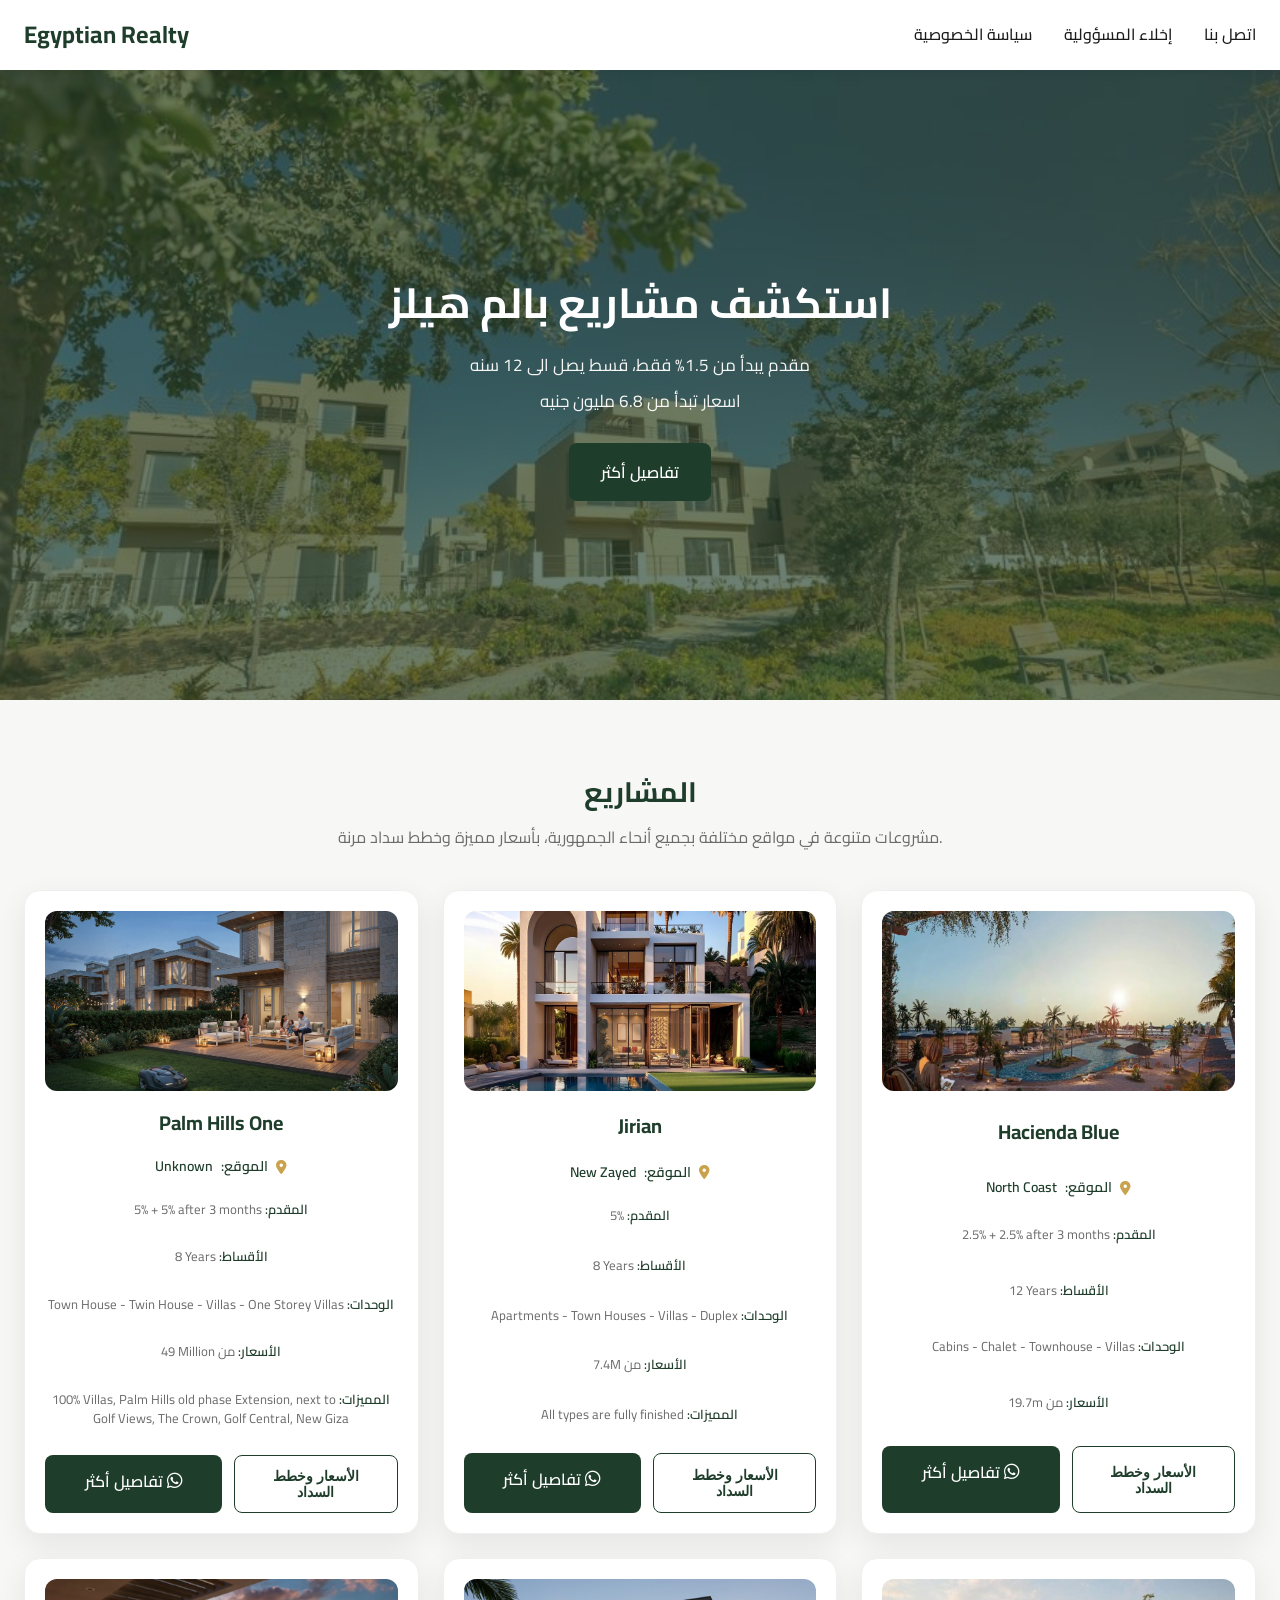
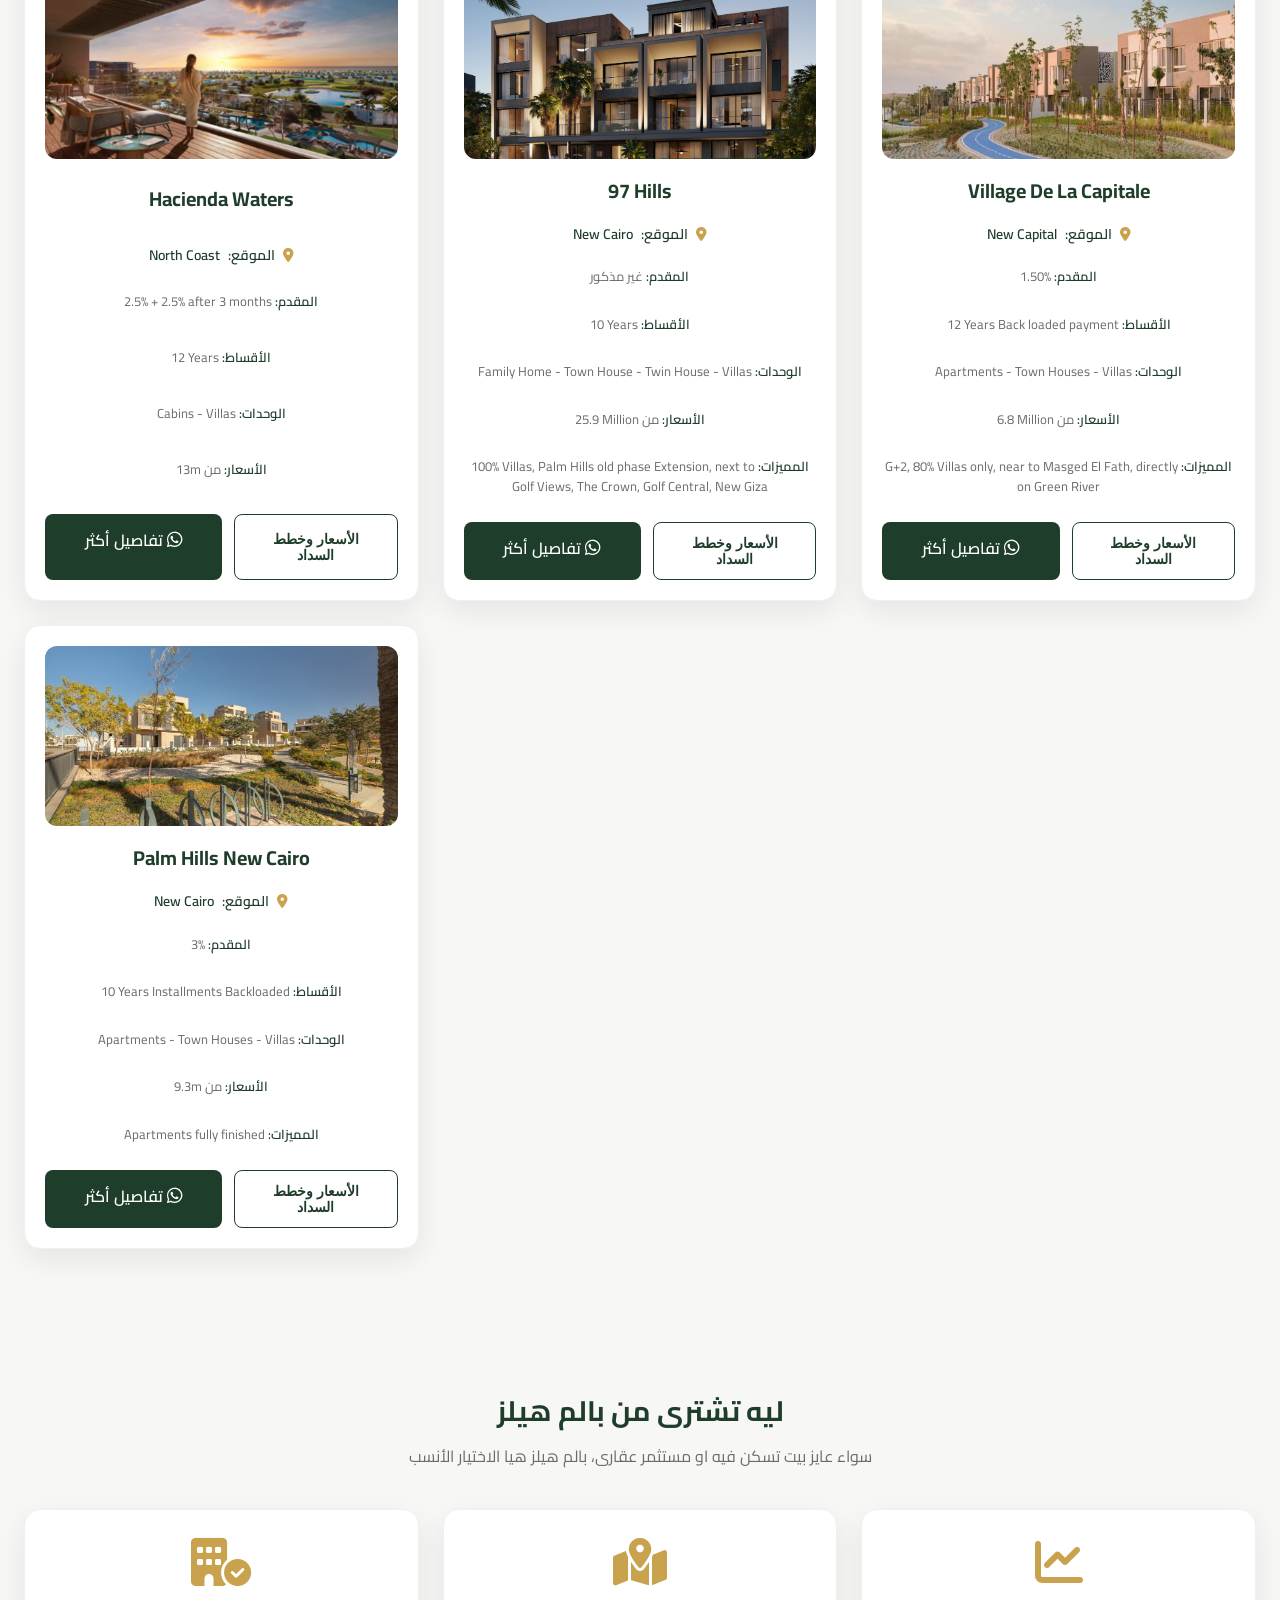
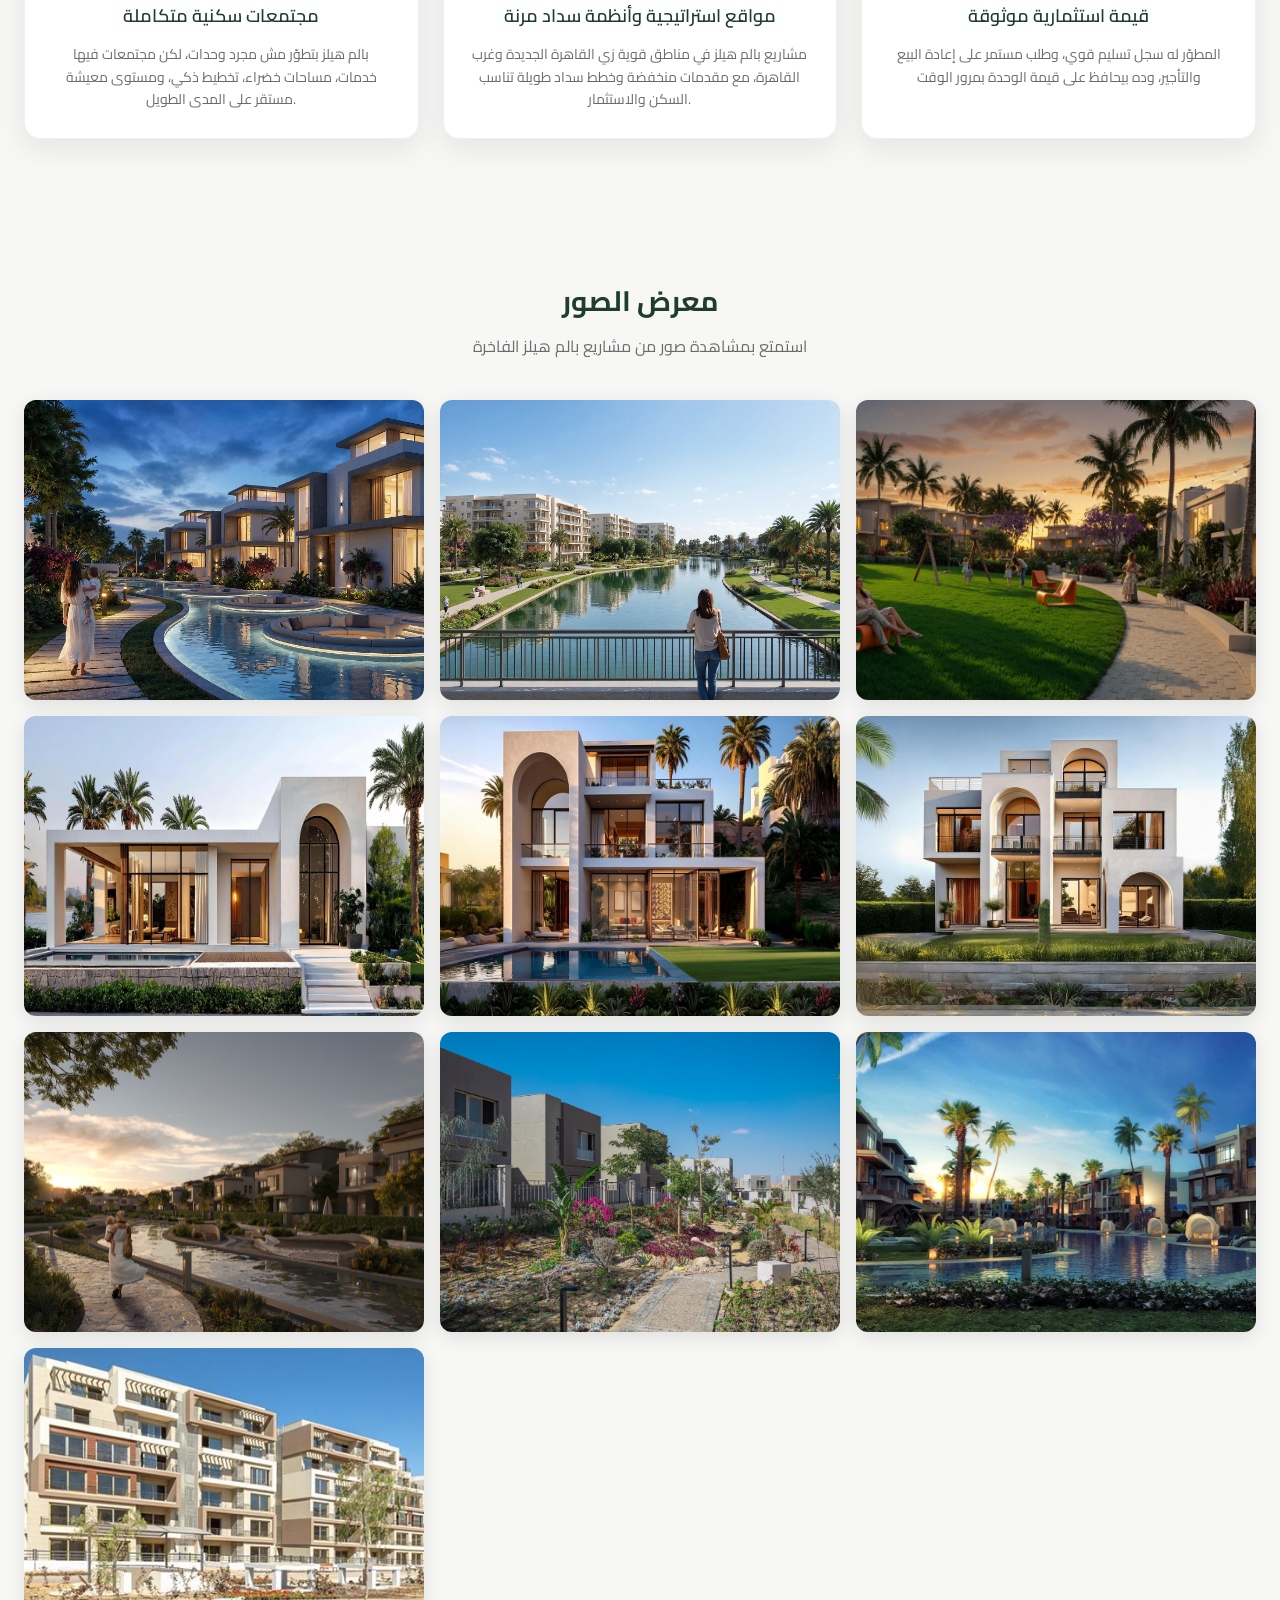
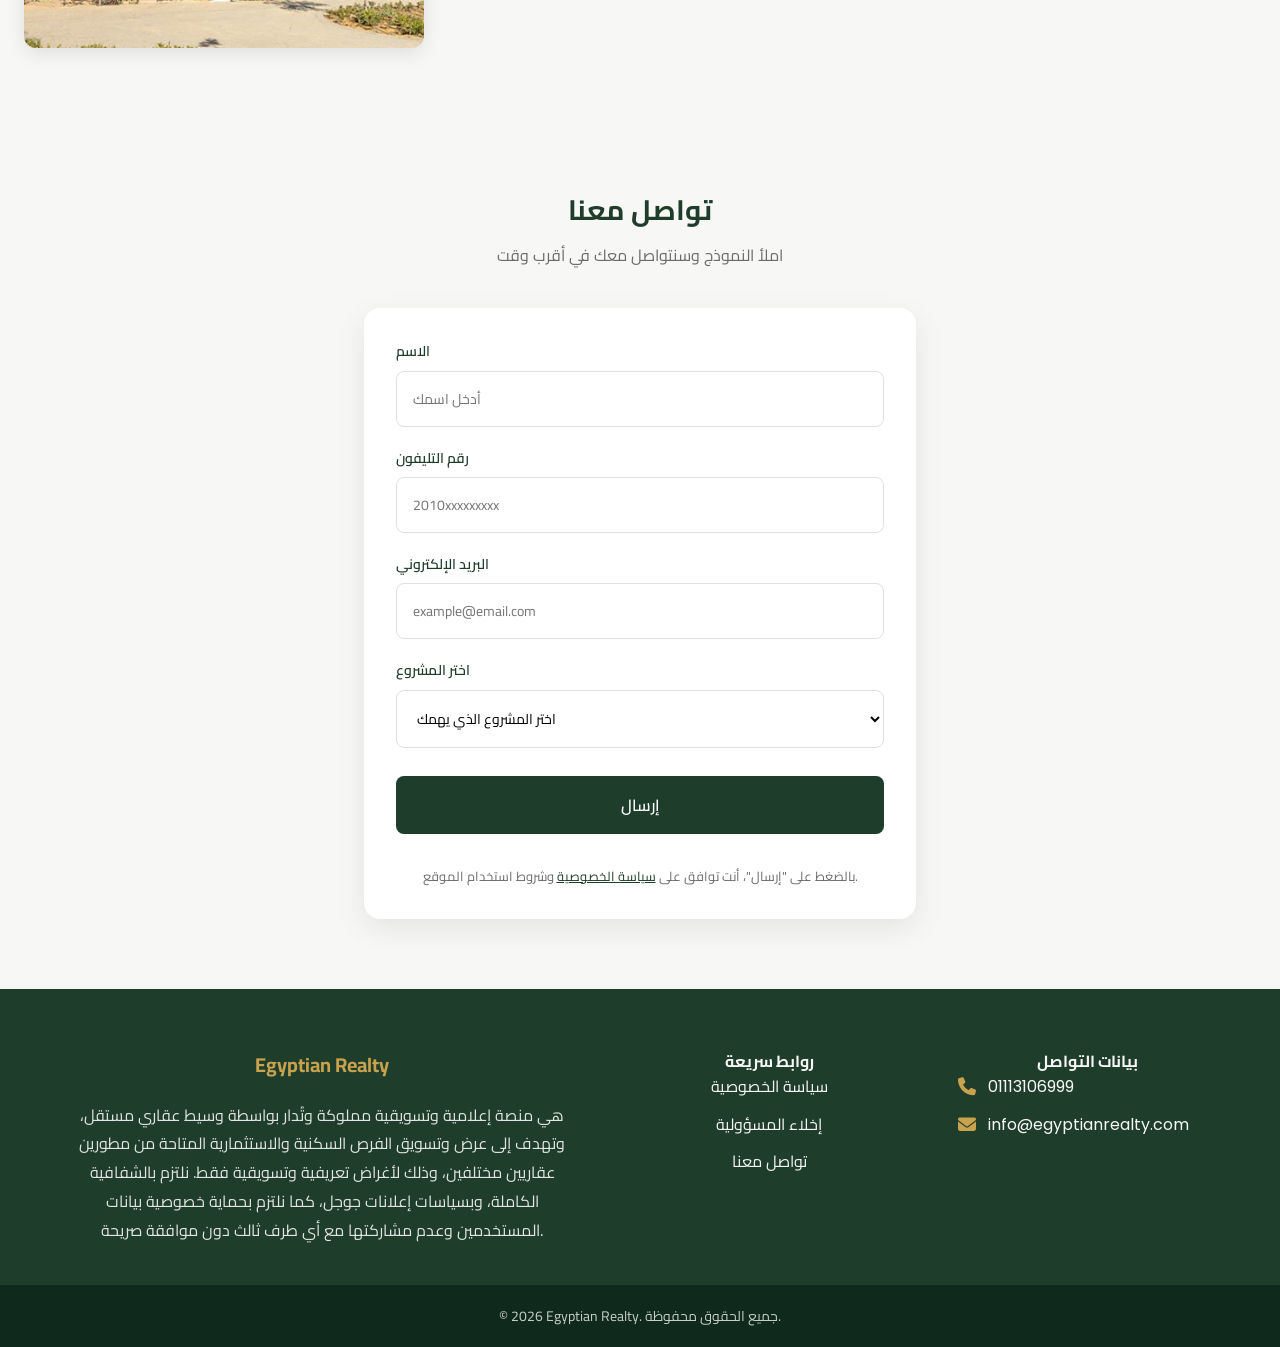
==== commit 27b1ded3: "Update index.html and add assets" ====
--- a/index.html
+++ b/index.html
@@ -51,7 +51,7 @@
                 <h1 class="hero-title">استكشف مشاريع بالم هيلز</h1>
                 <div class="hero-details">
                     <p>مقدم يبدأ من 1.5% فقط، قسط يصل الى 12 سنه</p>
-                    <p>اسعار تبدأ من 5.6 مليون جنيه</p>
+                    <p>اسعار تبدأ من 6.8 مليون جنيه</p>
                 </div>
                 <div class="hero-actions">
                     <button type="button" class="btn-primary hero-cta-btn">تفاصيل أكثر</button>
@@ -69,14 +69,96 @@
             </div>
             <div class="projects-grid">
                 <article class="project-card">
-                    <img class="project-image" src="assets/project-1.jpg" alt="مشروع Village De La Capitale">
-                    <h3>Village De La Capitale</h3>
-                    <p class="project-location"><i class="fa-solid fa-location-dot" aria-hidden="true"></i> New Capital</p>
-                    <p class="project-detail" dir="auto"><strong>المقدم:</strong> <span dir="ltr">1.5%</span></p>
-                    <p class="project-detail" dir="auto"><strong>الأقساط:</strong> حتى 12 سنة</p>
-                    <p class="project-detail" dir="auto"><strong>الوحدات:</strong> شقق – تاون هاوس – فيلات</p>
-                    <p class="project-detail" dir="auto"><strong>الأسعار:</strong> من 6,800,000 جنيه</p>
-                    <p class="project-detail" dir="auto"><strong>المميزات:</strong> مبانٍ <span dir="ltr">G+2</span> • موقع مميز بالقرب من مسجد الفتح</p>
+                    <img class="project-image" src="assets/project-1.jpg" alt="مشروع Palm Hills One">
+                    <h3 dir="ltr">Palm Hills One</h3>
+                    <p class="project-location" dir="rtl"><i class="fa-solid fa-location-dot" aria-hidden="true"></i> الموقع: <span dir="ltr">Unknown</span></p>
+                    <p class="project-detail" dir="rtl"><strong>المقدم:</strong> <span dir="ltr">5% + 5% after 3 months</span></p>
+                    <p class="project-detail" dir="rtl"><strong>الأقساط:</strong> <span dir="ltr">8 Years</span></p>
+                    <p class="project-detail" dir="rtl"><strong>الوحدات:</strong> <span dir="ltr">Town House - Twin House - Villas - One Storey Villas</span></p>
+                    <p class="project-detail" dir="rtl"><strong>الأسعار:</strong> من <span dir="ltr">49 Million</span></p>
+                    <p class="project-detail" dir="rtl"><strong>المميزات:</strong> <span dir="ltr">100% Villas, Palm Hills old phase Extension, next to Golf Views, The Crown, Golf Central, New Giza</span></p>
+                    <div class="project-actions">
+                        <a class="btn-primary btn-whatsapp" href="https://wa.me/201113106999?text=I'm%20interested%20in%20Palm%20Hills%20One%20Prices" target="_blank" rel="noopener">
+                            تفاصيل أكثر <i class="fa-brands fa-whatsapp"></i>
+                        </a>
+                        <button type="button" class="btn-outline project-inquiry-btn" data-project="Palm Hills One">الأسعار وخطط السداد</button>
+                    </div>
+                </article>
+                <article class="project-card">
+                    <img class="project-image" src="assets/project-3.jpg" alt="مشروع Jirian">
+                    <h3 dir="ltr">Jirian</h3>
+                    <p class="project-location" dir="rtl"><i class="fa-solid fa-location-dot" aria-hidden="true"></i> الموقع: <span dir="ltr">New Zayed</span></p>
+                    <p class="project-detail" dir="rtl"><strong>المقدم:</strong> <span dir="ltr">5%</span></p>
+                    <p class="project-detail" dir="rtl"><strong>الأقساط:</strong> <span dir="ltr">8 Years</span></p>
+                    <p class="project-detail" dir="rtl"><strong>الوحدات:</strong> <span dir="ltr">Apartments - Town Houses - Villas - Duplex</span></p>
+                    <p class="project-detail" dir="rtl"><strong>الأسعار:</strong> من <span dir="ltr">7.4M</span></p>
+                    <p class="project-detail" dir="rtl"><strong>المميزات:</strong> <span dir="ltr">All types are fully finished</span></p>
+                    <div class="project-actions">
+                        <a class="btn-primary btn-whatsapp" href="https://wa.me/201113106999?text=I'm%20interested%20in%20Jirian%20Prices" target="_blank" rel="noopener">
+                            تفاصيل أكثر <i class="fa-brands fa-whatsapp"></i>
+                        </a>
+                        <button type="button" class="btn-outline project-inquiry-btn" data-project="Jirian">الأسعار وخطط السداد</button>
+                    </div>
+                </article>
+
+                <article class="project-card">
+                    <img class="project-image" src="assets/hacienda-blue.jpg" alt="مشروع Hacienda Blue">
+                    <h3 dir="ltr">Hacienda Blue</h3>
+                    <p class="project-location" dir="rtl"><i class="fa-solid fa-location-dot" aria-hidden="true"></i> الموقع: <span dir="ltr">North Coast</span></p>
+                    <p class="project-detail" dir="rtl"><strong>المقدم:</strong> <span dir="ltr">2.5% + 2.5% after 3 months</span></p>
+                    <p class="project-detail" dir="rtl"><strong>الأقساط:</strong> <span dir="ltr">12 Years</span></p>
+                    <p class="project-detail" dir="rtl"><strong>الوحدات:</strong> <span dir="ltr">Cabins - Chalet - Townhouse - Villas</span></p>
+                    <p class="project-detail" dir="rtl"><strong>الأسعار:</strong> من <span dir="ltr">19.7m</span></p>
+                    <div class="project-actions">
+                        <a class="btn-primary btn-whatsapp" href="https://wa.me/201113106999?text=I'm%20interested%20in%20Hacienda%20Blue%20Prices" target="_blank" rel="noopener">
+                            تفاصيل أكثر <i class="fa-brands fa-whatsapp"></i>
+                        </a>
+                        <button type="button" class="btn-outline project-inquiry-btn" data-project="Hacienda Blue">الأسعار وخطط السداد</button>
+                    </div>
+                </article>
+
+                <article class="project-card">
+                    <img class="project-image" src="assets/hacienda-water.jpg" alt="مشروع Hacienda Waters">
+                    <h3 dir="ltr">Hacienda Waters</h3>
+                    <p class="project-location" dir="rtl"><i class="fa-solid fa-location-dot" aria-hidden="true"></i> الموقع: <span dir="ltr">North Coast</span></p>
+                    <p class="project-detail" dir="rtl"><strong>المقدم:</strong> <span dir="ltr">2.5% + 2.5% after 3 months</span></p>
+                    <p class="project-detail" dir="rtl"><strong>الأقساط:</strong> <span dir="ltr">12 Years</span></p>
+                    <p class="project-detail" dir="rtl"><strong>الوحدات:</strong> <span dir="ltr">Cabins - Villas</span></p>
+                    <p class="project-detail" dir="rtl"><strong>الأسعار:</strong> من <span dir="ltr">13m</span></p>
+                    <div class="project-actions">
+                        <a class="btn-primary btn-whatsapp" href="https://wa.me/201113106999?text=I'm%20interested%20in%20Hacienda%20Waters%20Prices" target="_blank" rel="noopener">
+                            تفاصيل أكثر <i class="fa-brands fa-whatsapp"></i>
+                        </a>
+                        <button type="button" class="btn-outline project-inquiry-btn" data-project="Hacienda Waters">الأسعار وخطط السداد</button>
+                    </div>
+                </article>
+
+                <article class="project-card">
+                    <img class="project-image" src="assets/project-5.jpg" alt="مشروع 97 Hills">
+                    <h3 dir="ltr">97 Hills</h3>
+                    <p class="project-location" dir="rtl"><i class="fa-solid fa-location-dot" aria-hidden="true"></i> الموقع: <span dir="ltr">New Cairo</span></p>
+                    <p class="project-detail" dir="rtl"><strong>المقدم:</strong> غير مذكور</p>
+                    <p class="project-detail" dir="rtl"><strong>الأقساط:</strong> <span dir="ltr">10 Years</span></p>
+                    <p class="project-detail" dir="rtl"><strong>الوحدات:</strong> <span dir="ltr">Family Home - Town House - Twin House - Villas</span></p>
+                    <p class="project-detail" dir="rtl"><strong>الأسعار:</strong> من <span dir="ltr">25.9 Million</span></p>
+                    <p class="project-detail" dir="rtl"><strong>المميزات:</strong> <span dir="ltr">100% Villas, Palm Hills old phase Extension, next to Golf Views, The Crown, Golf Central, New Giza</span></p>
+                    <div class="project-actions">
+                        <a class="btn-primary btn-whatsapp" href="https://wa.me/201113106999?text=I'm%20interested%20in%2097%20Hills%20Prices" target="_blank" rel="noopener">
+                            تفاصيل أكثر <i class="fa-brands fa-whatsapp"></i>
+                        </a>
+                        <button type="button" class="btn-outline project-inquiry-btn" data-project="97 Hills">الأسعار وخطط السداد</button>
+                    </div>
+                </article>
+
+                <article class="project-card">
+                    <img class="project-image" src="assets/project-2.jpg" alt="مشروع Village De La Capitale">
+                    <h3 dir="ltr">Village De La Capitale</h3>
+                    <p class="project-location" dir="rtl"><i class="fa-solid fa-location-dot" aria-hidden="true"></i> الموقع: <span dir="ltr">New Capital</span></p>
+                    <p class="project-detail" dir="rtl"><strong>المقدم:</strong> <span dir="ltr">1.50%</span></p>
+                    <p class="project-detail" dir="rtl"><strong>الأقساط:</strong> <span dir="ltr">12 Years Back loaded payment</span></p>
+                    <p class="project-detail" dir="rtl"><strong>الوحدات:</strong> <span dir="ltr">Apartments - Town Houses - Villas</span></p>
+                    <p class="project-detail" dir="rtl"><strong>الأسعار:</strong> من <span dir="ltr">6.8 Million</span></p>
+                    <p class="project-detail" dir="rtl"><strong>المميزات:</strong> <span dir="ltr">G+2, 80% Villas only, near to Masged El Fath, directly on Green River</span></p>
                     <div class="project-actions">
                         <a class="btn-primary btn-whatsapp" href="https://wa.me/201113106999?text=I'm%20interested%20in%20Village%20De%20La%20Capitale%20Prices" target="_blank" rel="noopener">
                             تفاصيل أكثر <i class="fa-brands fa-whatsapp"></i>
@@ -84,86 +166,21 @@
                         <button type="button" class="btn-outline project-inquiry-btn" data-project="Village De La Capitale">الأسعار وخطط السداد</button>
                     </div>
                 </article>
-                <article class="project-card">
-                    <img class="project-image" src="assets/project-2.jpg" alt="مشروع Badya">
-                    <h3>Badya</h3>
-                    <p class="project-location"><i class="fa-solid fa-location-dot" aria-hidden="true"></i> October</p>
-                    <p class="project-detail" dir="auto"><strong>المقدم:</strong> <span dir="ltr">1.5%</span></p>
-                    <p class="project-detail" dir="auto"><strong>الأقساط:</strong> حتى 12 سنة</p>
-                    <p class="project-detail" dir="auto"><strong>الوحدات:</strong> شقق – تاون هاوس – فيلات</p>
-                    <p class="project-detail" dir="auto"><strong>الأسعار:</strong> من 5,600,000 جنيه</p>
-                    <p class="project-detail" dir="auto"><strong>المميزات:</strong> وحدات جاهزة للاستلام بأسعار تبدأ من <span dir="ltr">17.2M</span></p>
-                    <div class="project-actions">
-                        <a class="btn-primary btn-whatsapp" href="https://wa.me/201113106999?text=I'm%20interested%20in%20Badya%20Prices" target="_blank" rel="noopener">
-                            تفاصيل أكثر <i class="fa-brands fa-whatsapp"></i>
-                        </a>
-                        <button type="button" class="btn-outline project-inquiry-btn" data-project="Badya">الأسعار وخطط السداد</button>
-                    </div>
-                </article>
-
-                <article class="project-card">
-                    <img class="project-image" src="assets/project-3.jpg" alt="مشروع Jirian">
-                    <h3>Jirian</h3>
-                    <p class="project-location"><i class="fa-solid fa-location-dot" aria-hidden="true"></i> New Zayed</p>
-                    <p class="project-detail" dir="auto"><strong>المقدم:</strong> <span dir="ltr">5%</span></p>
-                    <p class="project-detail" dir="auto"><strong>الأقساط:</strong> حتى 8 سنوات</p>
-                    <p class="project-detail" dir="auto"><strong>الوحدات:</strong> شقق – تاون هاوس – فيلات</p>
-                    <p class="project-detail" dir="auto"><strong>الأسعار:</strong> من 7,400,000 جنيه</p>
-                    <p class="project-detail" dir="auto"><strong>المميزات:</strong> وحدات كاملة التشطيب</p>
-                    <div class="project-actions">
-                        <a class="btn-primary btn-whatsapp" href="https://wa.me/201113106999?text=I'm%20interested%20in%20Jirian%20Prices" target="_blank" rel="noopener">
-                            تفاصيل أكثر <i class="fa-brands fa-whatsapp"></i>
-                        </a>
-                        <button type="button" class="btn-outline project-inquiry-btn" data-project="Jirian">الأسعار وخطط السداد</button>
-                    </div>
-                </article>
 
                 <article class="project-card">
                     <img class="project-image" src="assets/project-4.jpg" alt="مشروع Palm Hills New Cairo">
-                    <h3>Palm Hills New Cairo</h3>
-                    <p class="project-location"><i class="fa-solid fa-location-dot" aria-hidden="true"></i> New Cairo</p>
-                    <p class="project-detail" dir="auto"><strong>المقدم:</strong> <span dir="ltr">3%</span></p>
-                    <p class="project-detail" dir="auto"><strong>الأقساط:</strong> حتى <span dir="ltr">10</span> سنوات (نظام <span dir="ltr">Backloaded</span>)</p>
-                    <p class="project-detail" dir="auto"><strong>الوحدات:</strong> شقق – تاون هاوس – فيلات</p>
-                    <p class="project-detail" dir="auto"><strong>الأسعار:</strong> من 9,300,000 جنيه</p>
-                    <p class="project-detail" dir="auto"><strong>المميزات:</strong> الشقق كاملة التشطيب</p>
+                    <h3 dir="ltr">Palm Hills New Cairo</h3>
+                    <p class="project-location" dir="rtl"><i class="fa-solid fa-location-dot" aria-hidden="true"></i> الموقع: <span dir="ltr">New Cairo</span></p>
+                    <p class="project-detail" dir="rtl"><strong>المقدم:</strong> <span dir="ltr">3%</span></p>
+                    <p class="project-detail" dir="rtl"><strong>الأقساط:</strong> <span dir="ltr">10 Years Installments Backloaded</span></p>
+                    <p class="project-detail" dir="rtl"><strong>الوحدات:</strong> <span dir="ltr">Apartments - Town Houses - Villas</span></p>
+                    <p class="project-detail" dir="rtl"><strong>الأسعار:</strong> من <span dir="ltr">9.3m</span></p>
+                    <p class="project-detail" dir="rtl"><strong>المميزات:</strong> <span dir="ltr">Apartments fully finished</span></p>
                     <div class="project-actions">
                         <a class="btn-primary btn-whatsapp" href="https://wa.me/201113106999?text=I'm%20interested%20in%20Palm%20Hills%20New%20Cairo%20Prices" target="_blank" rel="noopener">
                             تفاصيل أكثر <i class="fa-brands fa-whatsapp"></i>
                         </a>
                         <button type="button" class="btn-outline project-inquiry-btn" data-project="Palm Hills New Cairo">الأسعار وخطط السداد</button>
-                    </div>
-                </article>
-
-                <article class="project-card">
-                    <img class="project-image" src="assets/hacienda-blue.jpg" alt="PX Compound ">
-                    <h3>Hacienda Blue</h3>
-                    <p class="project-location"><i class="fa-solid fa-location-dot" aria-hidden="true"></i> North Coast</p>
-                    <p class="project-detail" dir="auto"><strong>المقدم:</strong> <span dir="ltr">2.5%</span> + <span dir="ltr">2.5%</span> بعد 3 أشهر</p>
-                    <p class="project-detail" dir="auto"><strong>الأقساط:</strong> حتى <span dir="ltr">12</span> سنة</p>
-                    <p class="project-detail" dir="auto"><strong>الوحدات:</strong> كابينز – شاليهات – تاون هاوس</p>
-                    <p class="project-detail" dir="auto"><strong>الأسعار:</strong> من 19,700,000 جنيه</p>
-                    <div class="project-actions">
-                        <a class="btn-primary btn-whatsapp" href="https://wa.me/201113106999?text=I'm%20interested%20in%20Hacienda%20Blue%20Prices" target="_blank" rel="noopener">
-                            تفاصيل أكثر <i class="fa-brands fa-whatsapp"></i>
-                        </a>
-                        <button type="button" class="btn-outline project-inquiry-btn" data-project="Hacienda Blue">الأسعار وخطط السداد</button>
-                    </div>
-                </article>
-
-                <article class="project-card">
-                    <img class="project-image" src="assets/hacienda-water.jpg" alt="مشروع Hacienda Waters">
-                    <h3>Hacienda Waters</h3>
-                    <p class="project-location"><i class="fa-solid fa-location-dot" aria-hidden="true"></i> North Coast</p>
-                    <p class="project-detail" dir="auto"><strong>المقدم:</strong> <span dir="ltr">2.5%</span> + <span dir="ltr">2.5%</span> بعد 3 أشهر</p>
-                    <p class="project-detail" dir="auto"><strong>الأقساط:</strong> حتى <span dir="ltr">12</span> سنة</p>
-                    <p class="project-detail" dir="auto"><strong>الوحدات:</strong> كابينز – فيلات</p>
-                    <p class="project-detail" dir="auto"><strong>الأسعار:</strong> من 13,000,000 جنيه</p>
-                    <div class="project-actions">
-                        <a class="btn-primary btn-whatsapp" href="https://wa.me/201113106999?text=I'm%20interested%20in%20Hacienda%20Waters%20Prices" target="_blank" rel="noopener">
-                            تفاصيل أكثر <i class="fa-brands fa-whatsapp"></i>
-                        </a>
-                        <button type="button" class="btn-outline project-inquiry-btn" data-project="Hacienda Waters">الأسعار وخطط السداد</button>
                     </div>
                 </article>
             </div>
@@ -270,12 +287,13 @@
         <label for="contact-project">اختر المشروع</label>
         <select id="contact-project" name="project" required>
           <option value="" disabled selected>اختر المشروع الذي يهمك</option>
-          <option value="Village De La Capitale">Village De La Capitale</option>
-          <option value="Badya">Badya</option>
+                    <option value="Palm Hills One">Palm Hills One</option>
           <option value="Jirian">Jirian</option>
                     <option value="Hacienda Blue">Hacienda Blue</option>
                     <option value="Hacienda Waters">Hacienda Waters</option>
-          <option value="Palm Hills New Cairo">Palm Hills New Cairo</option>
+                    <option value="97 Hills">97 Hills</option>
+                    <option value="Village De La Capitale">Village De La Capitale</option>
+                      <option value="Palm Hills New Cairo">Palm Hills New Cairo</option>
           <option value="استفسار عام">استفسار عام</option>
         </select>
       </div>
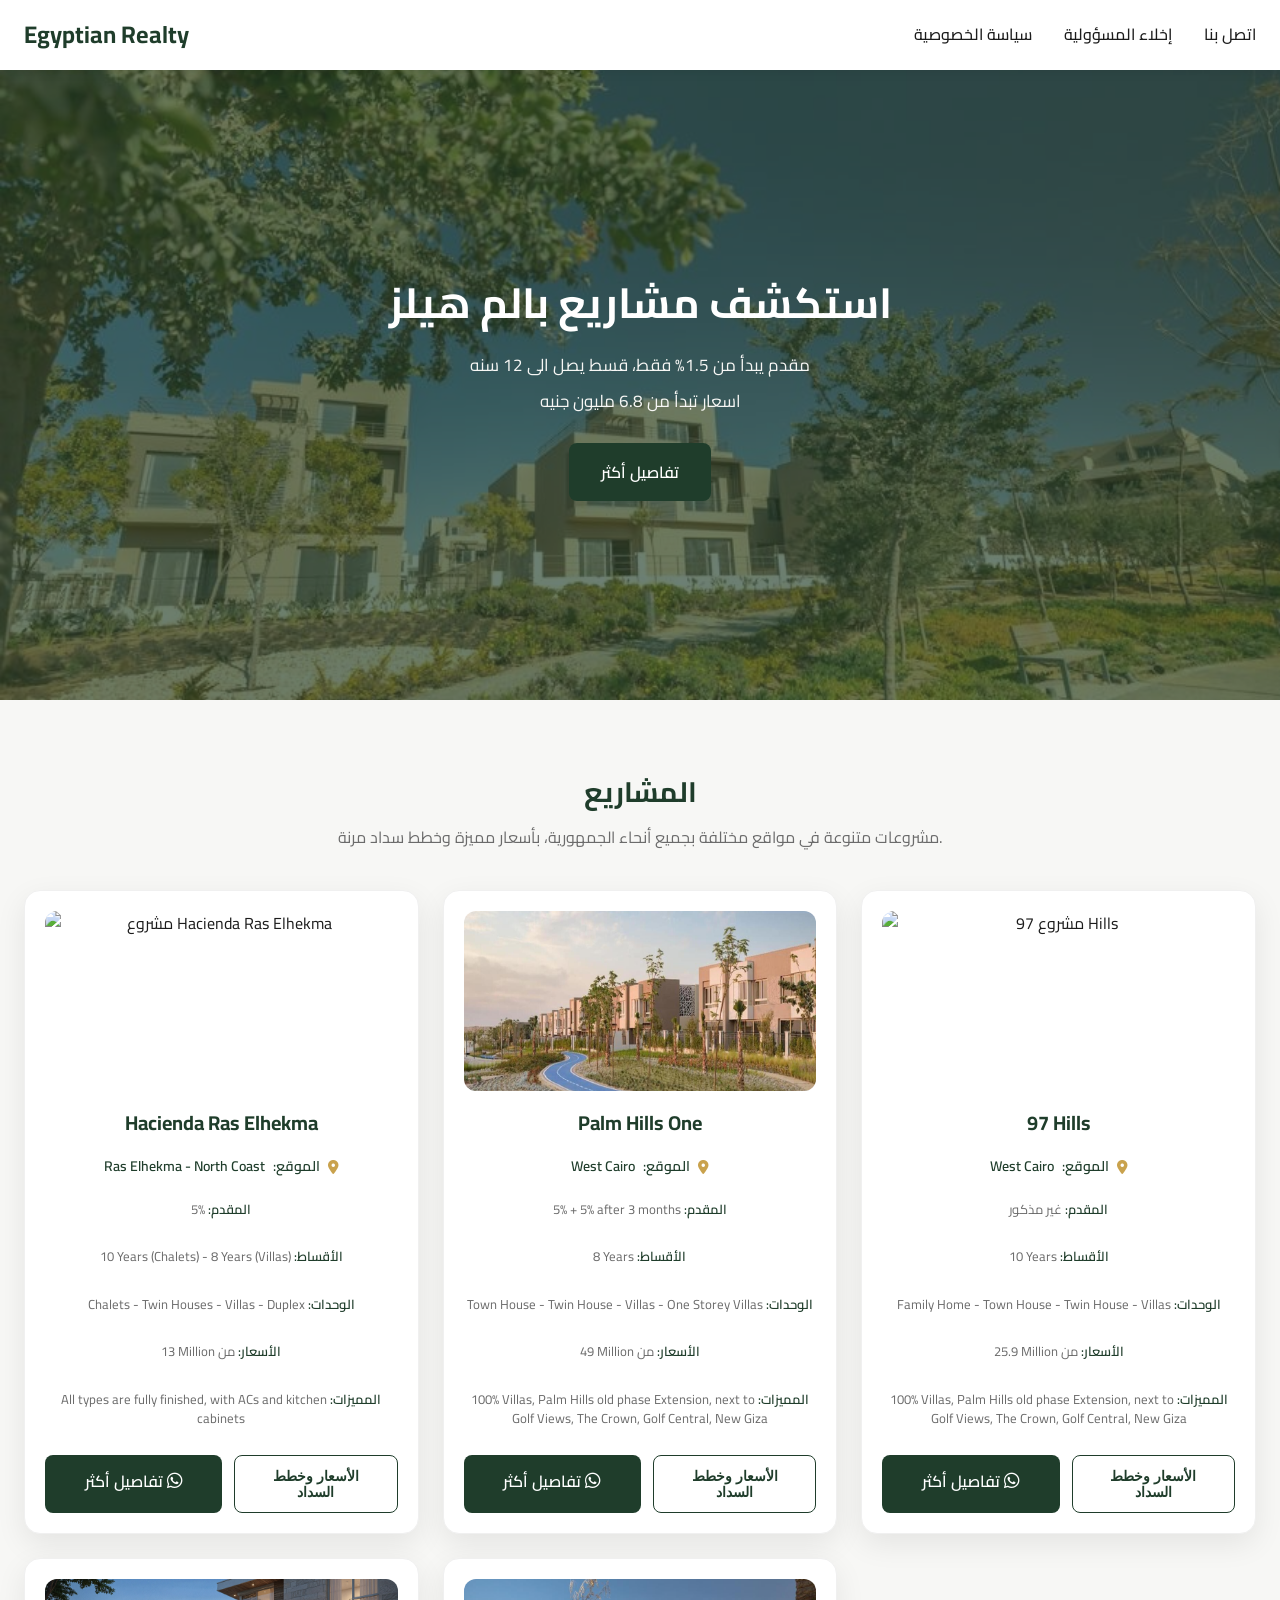
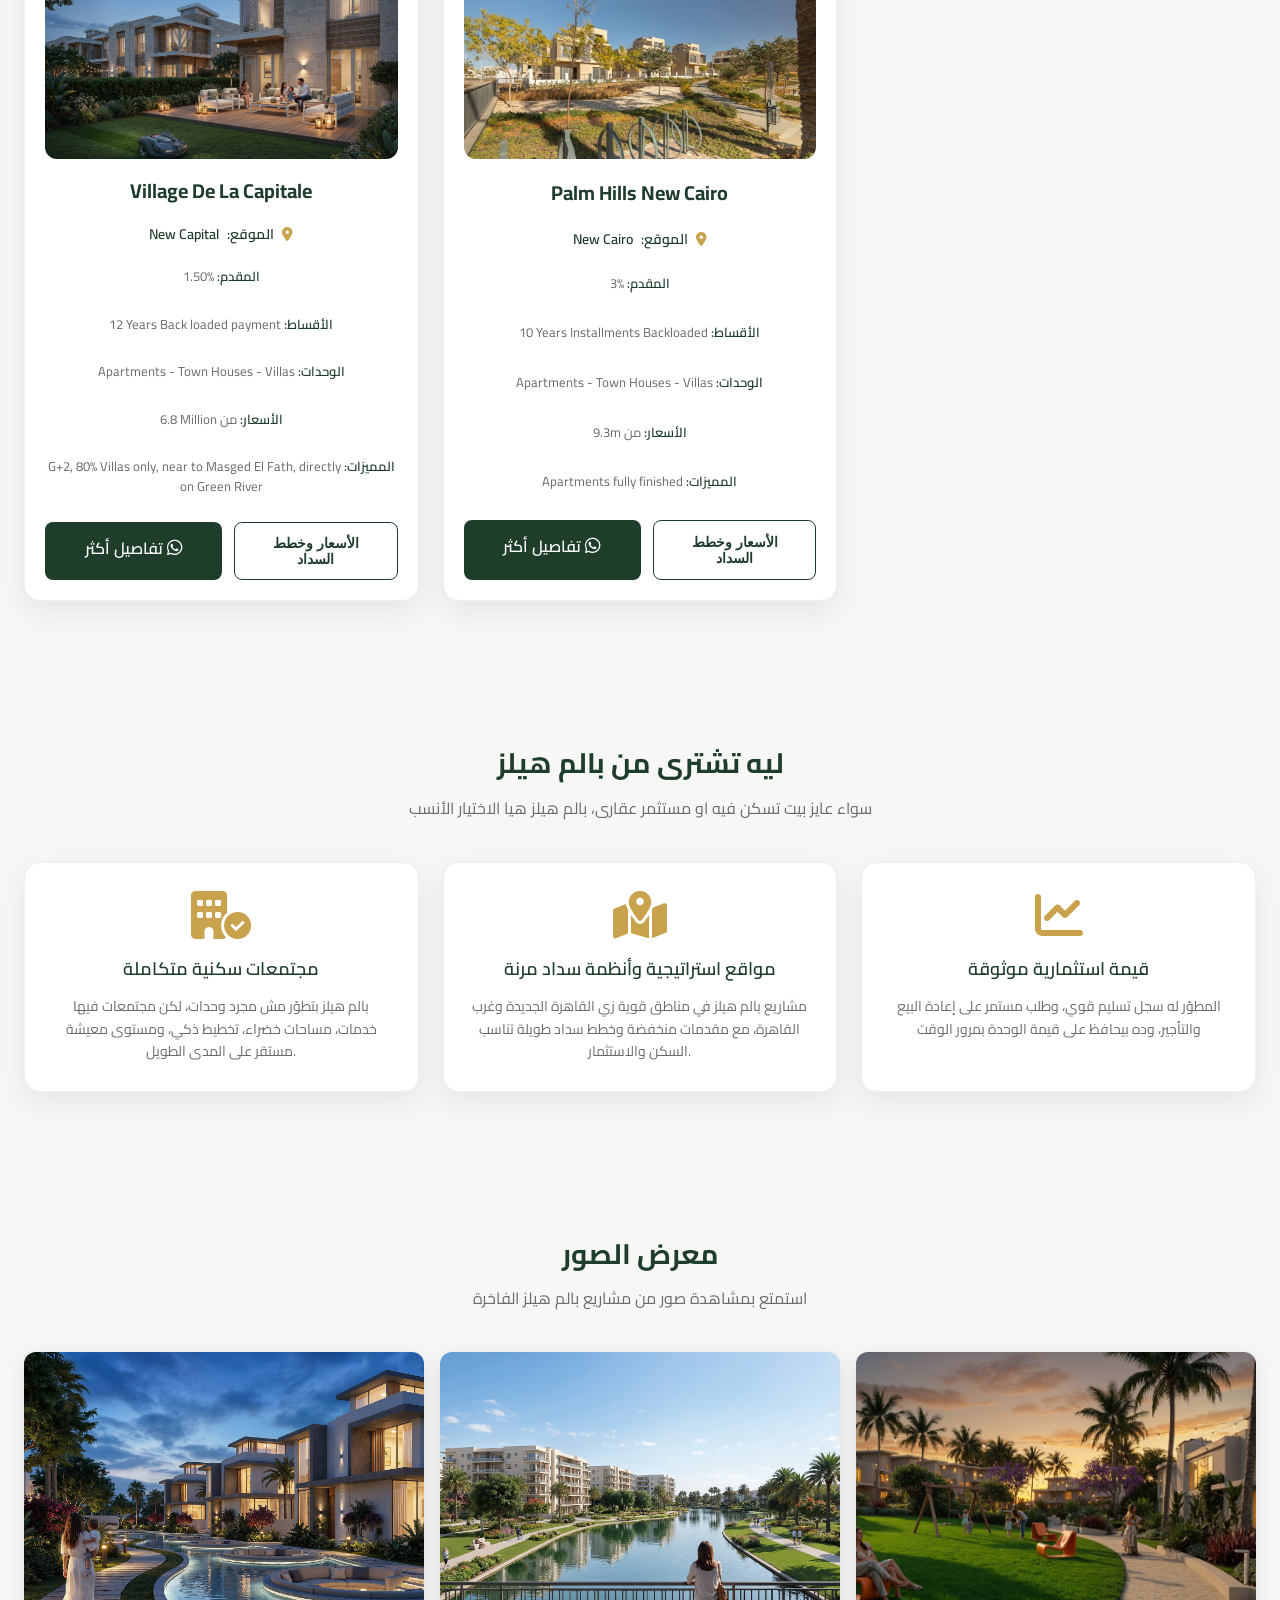
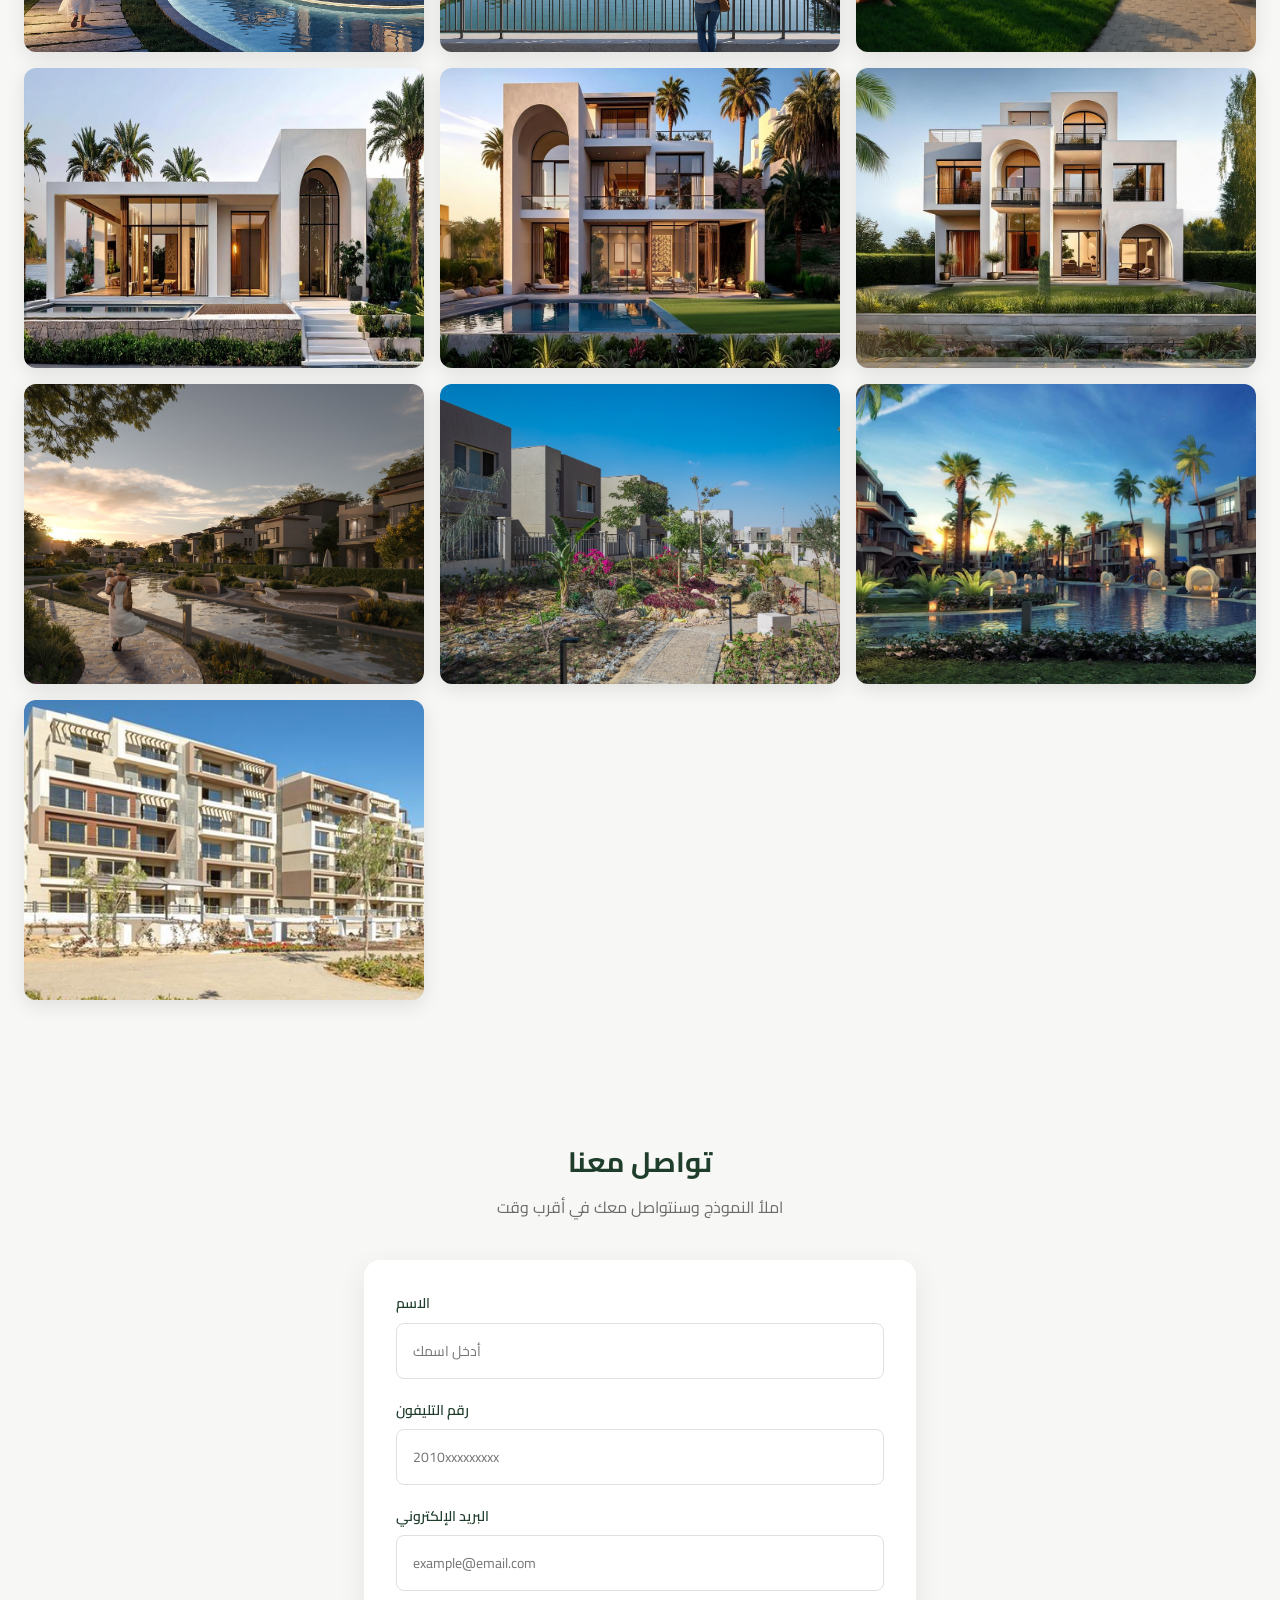
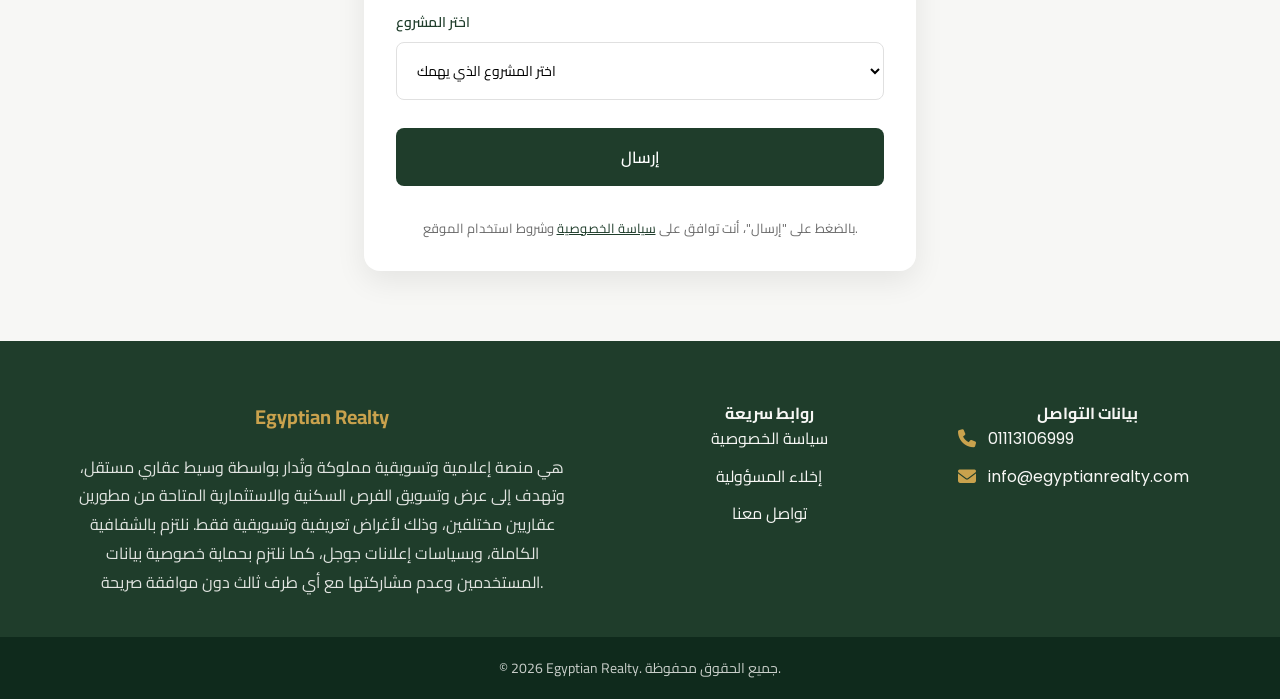
==== commit 6b9806ee: "Update project cards ordering, data, and image mapping" ====
--- a/index.html
+++ b/index.html
@@ -69,9 +69,26 @@
             </div>
             <div class="projects-grid">
                 <article class="project-card">
-                    <img class="project-image" src="assets/project-1.jpg" alt="مشروع Palm Hills One">
+                    <img class="project-image" src="assets/hasienda ras al hekma.jpeg" alt="مشروع Hacienda Ras Elhekma">
+                    <h3 dir="ltr">Hacienda Ras Elhekma</h3>
+                    <p class="project-location" dir="rtl"><i class="fa-solid fa-location-dot" aria-hidden="true"></i> الموقع: <span dir="ltr">Ras Elhekma - North Coast</span></p>
+                    <p class="project-detail" dir="rtl"><strong>المقدم:</strong> <span dir="ltr">5%</span></p>
+                    <p class="project-detail" dir="rtl"><strong>الأقساط:</strong> <span dir="ltr">10 Years (Chalets) - 8 Years (Villas)</span></p>
+                    <p class="project-detail" dir="rtl"><strong>الوحدات:</strong> <span dir="ltr">Chalets - Twin Houses - Villas - Duplex</span></p>
+                    <p class="project-detail" dir="rtl"><strong>الأسعار:</strong> من <span dir="ltr">13 Million</span></p>
+                    <p class="project-detail" dir="rtl"><strong>المميزات:</strong> <span dir="ltr">All types are fully finished, with ACs and kitchen cabinets</span></p>
+                    <div class="project-actions">
+                        <a class="btn-primary btn-whatsapp" href="https://wa.me/201113106999?text=I'm%20interested%20in%20Hacienda%20Ras%20Elhekma%20Prices" target="_blank" rel="noopener">
+                            تفاصيل أكثر <i class="fa-brands fa-whatsapp"></i>
+                        </a>
+                        <button type="button" class="btn-outline project-inquiry-btn" data-project="Hacienda Ras Elhekma">الأسعار وخطط السداد</button>
+                    </div>
+                </article>
+
+                <article class="project-card">
+                    <img class="project-image" src="assets/project-2.jpg" alt="مشروع Palm Hills One">
                     <h3 dir="ltr">Palm Hills One</h3>
-                    <p class="project-location" dir="rtl"><i class="fa-solid fa-location-dot" aria-hidden="true"></i> الموقع: <span dir="ltr">Unknown</span></p>
+                    <p class="project-location" dir="rtl"><i class="fa-solid fa-location-dot" aria-hidden="true"></i> الموقع: <span dir="ltr">West Cairo</span></p>
                     <p class="project-detail" dir="rtl"><strong>المقدم:</strong> <span dir="ltr">5% + 5% after 3 months</span></p>
                     <p class="project-detail" dir="rtl"><strong>الأقساط:</strong> <span dir="ltr">8 Years</span></p>
                     <p class="project-detail" dir="rtl"><strong>الوحدات:</strong> <span dir="ltr">Town House - Twin House - Villas - One Storey Villas</span></p>
@@ -84,59 +101,11 @@
                         <button type="button" class="btn-outline project-inquiry-btn" data-project="Palm Hills One">الأسعار وخطط السداد</button>
                     </div>
                 </article>
-                <article class="project-card">
-                    <img class="project-image" src="assets/project-3.jpg" alt="مشروع Jirian">
-                    <h3 dir="ltr">Jirian</h3>
-                    <p class="project-location" dir="rtl"><i class="fa-solid fa-location-dot" aria-hidden="true"></i> الموقع: <span dir="ltr">New Zayed</span></p>
-                    <p class="project-detail" dir="rtl"><strong>المقدم:</strong> <span dir="ltr">5%</span></p>
-                    <p class="project-detail" dir="rtl"><strong>الأقساط:</strong> <span dir="ltr">8 Years</span></p>
-                    <p class="project-detail" dir="rtl"><strong>الوحدات:</strong> <span dir="ltr">Apartments - Town Houses - Villas - Duplex</span></p>
-                    <p class="project-detail" dir="rtl"><strong>الأسعار:</strong> من <span dir="ltr">7.4M</span></p>
-                    <p class="project-detail" dir="rtl"><strong>المميزات:</strong> <span dir="ltr">All types are fully finished</span></p>
-                    <div class="project-actions">
-                        <a class="btn-primary btn-whatsapp" href="https://wa.me/201113106999?text=I'm%20interested%20in%20Jirian%20Prices" target="_blank" rel="noopener">
-                            تفاصيل أكثر <i class="fa-brands fa-whatsapp"></i>
-                        </a>
-                        <button type="button" class="btn-outline project-inquiry-btn" data-project="Jirian">الأسعار وخطط السداد</button>
-                    </div>
-                </article>
-
-                <article class="project-card">
-                    <img class="project-image" src="assets/hacienda-blue.jpg" alt="مشروع Hacienda Blue">
-                    <h3 dir="ltr">Hacienda Blue</h3>
-                    <p class="project-location" dir="rtl"><i class="fa-solid fa-location-dot" aria-hidden="true"></i> الموقع: <span dir="ltr">North Coast</span></p>
-                    <p class="project-detail" dir="rtl"><strong>المقدم:</strong> <span dir="ltr">2.5% + 2.5% after 3 months</span></p>
-                    <p class="project-detail" dir="rtl"><strong>الأقساط:</strong> <span dir="ltr">12 Years</span></p>
-                    <p class="project-detail" dir="rtl"><strong>الوحدات:</strong> <span dir="ltr">Cabins - Chalet - Townhouse - Villas</span></p>
-                    <p class="project-detail" dir="rtl"><strong>الأسعار:</strong> من <span dir="ltr">19.7m</span></p>
-                    <div class="project-actions">
-                        <a class="btn-primary btn-whatsapp" href="https://wa.me/201113106999?text=I'm%20interested%20in%20Hacienda%20Blue%20Prices" target="_blank" rel="noopener">
-                            تفاصيل أكثر <i class="fa-brands fa-whatsapp"></i>
-                        </a>
-                        <button type="button" class="btn-outline project-inquiry-btn" data-project="Hacienda Blue">الأسعار وخطط السداد</button>
-                    </div>
-                </article>
-
-                <article class="project-card">
-                    <img class="project-image" src="assets/hacienda-water.jpg" alt="مشروع Hacienda Waters">
-                    <h3 dir="ltr">Hacienda Waters</h3>
-                    <p class="project-location" dir="rtl"><i class="fa-solid fa-location-dot" aria-hidden="true"></i> الموقع: <span dir="ltr">North Coast</span></p>
-                    <p class="project-detail" dir="rtl"><strong>المقدم:</strong> <span dir="ltr">2.5% + 2.5% after 3 months</span></p>
-                    <p class="project-detail" dir="rtl"><strong>الأقساط:</strong> <span dir="ltr">12 Years</span></p>
-                    <p class="project-detail" dir="rtl"><strong>الوحدات:</strong> <span dir="ltr">Cabins - Villas</span></p>
-                    <p class="project-detail" dir="rtl"><strong>الأسعار:</strong> من <span dir="ltr">13m</span></p>
-                    <div class="project-actions">
-                        <a class="btn-primary btn-whatsapp" href="https://wa.me/201113106999?text=I'm%20interested%20in%20Hacienda%20Waters%20Prices" target="_blank" rel="noopener">
-                            تفاصيل أكثر <i class="fa-brands fa-whatsapp"></i>
-                        </a>
-                        <button type="button" class="btn-outline project-inquiry-btn" data-project="Hacienda Waters">الأسعار وخطط السداد</button>
-                    </div>
-                </article>
-
-                <article class="project-card">
-                    <img class="project-image" src="assets/project-5.jpg" alt="مشروع 97 Hills">
+
+                <article class="project-card">
+                    <img class="project-image" src="assets/97hills.jpg" alt="مشروع 97 Hills">
                     <h3 dir="ltr">97 Hills</h3>
-                    <p class="project-location" dir="rtl"><i class="fa-solid fa-location-dot" aria-hidden="true"></i> الموقع: <span dir="ltr">New Cairo</span></p>
+                    <p class="project-location" dir="rtl"><i class="fa-solid fa-location-dot" aria-hidden="true"></i> الموقع: <span dir="ltr">West Cairo</span></p>
                     <p class="project-detail" dir="rtl"><strong>المقدم:</strong> غير مذكور</p>
                     <p class="project-detail" dir="rtl"><strong>الأقساط:</strong> <span dir="ltr">10 Years</span></p>
                     <p class="project-detail" dir="rtl"><strong>الوحدات:</strong> <span dir="ltr">Family Home - Town House - Twin House - Villas</span></p>
@@ -151,7 +120,7 @@
                 </article>
 
                 <article class="project-card">
-                    <img class="project-image" src="assets/project-2.jpg" alt="مشروع Village De La Capitale">
+                    <img class="project-image" src="assets/project-1.jpg" alt="مشروع Village De La Capitale">
                     <h3 dir="ltr">Village De La Capitale</h3>
                     <p class="project-location" dir="rtl"><i class="fa-solid fa-location-dot" aria-hidden="true"></i> الموقع: <span dir="ltr">New Capital</span></p>
                     <p class="project-detail" dir="rtl"><strong>المقدم:</strong> <span dir="ltr">1.50%</span></p>
@@ -287,13 +256,11 @@
         <label for="contact-project">اختر المشروع</label>
         <select id="contact-project" name="project" required>
           <option value="" disabled selected>اختر المشروع الذي يهمك</option>
-                    <option value="Palm Hills One">Palm Hills One</option>
-          <option value="Jirian">Jirian</option>
-                    <option value="Hacienda Blue">Hacienda Blue</option>
-                    <option value="Hacienda Waters">Hacienda Waters</option>
+                                        <option value="Hacienda Ras Elhekma">Hacienda Ras Elhekma</option>
+                                        <option value="Palm Hills One">Palm Hills One</option>
                     <option value="97 Hills">97 Hills</option>
                     <option value="Village De La Capitale">Village De La Capitale</option>
-                      <option value="Palm Hills New Cairo">Palm Hills New Cairo</option>
+                    <option value="Palm Hills New Cairo">Palm Hills New Cairo</option>
           <option value="استفسار عام">استفسار عام</option>
         </select>
       </div>
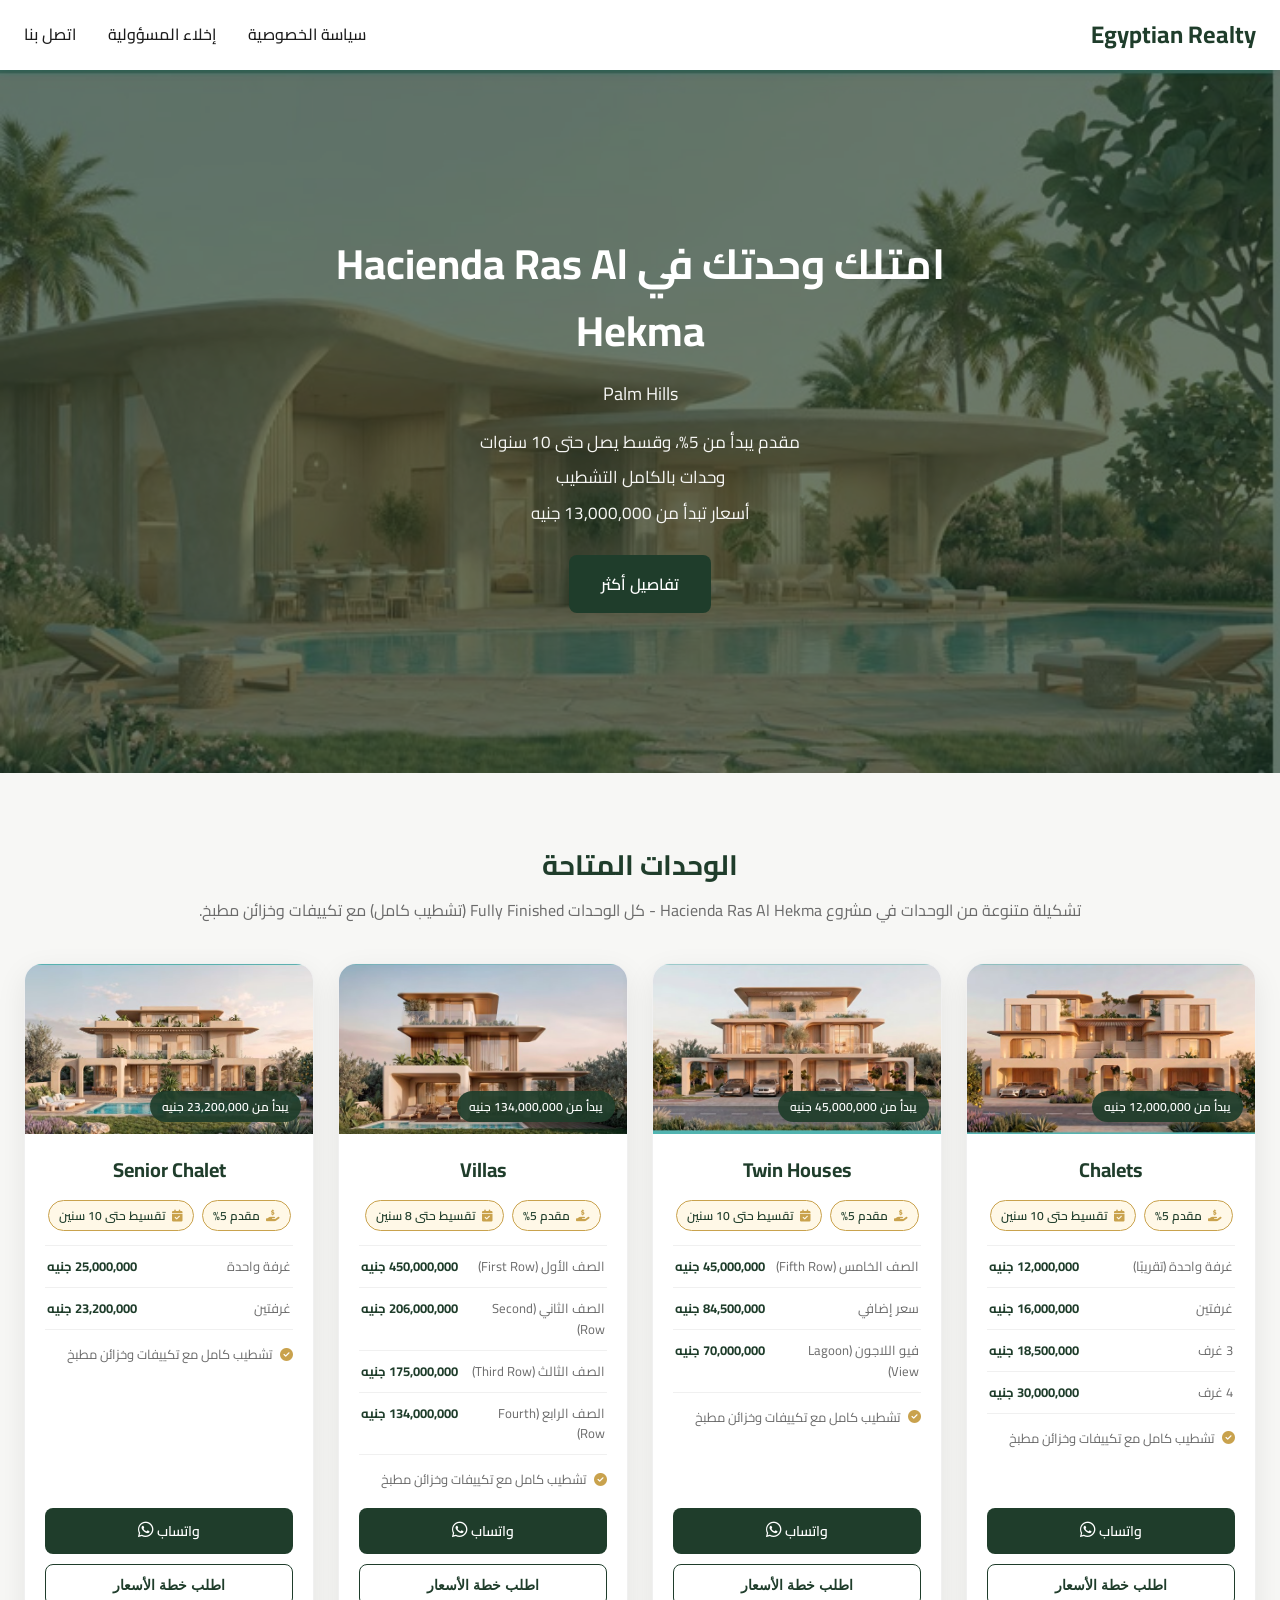
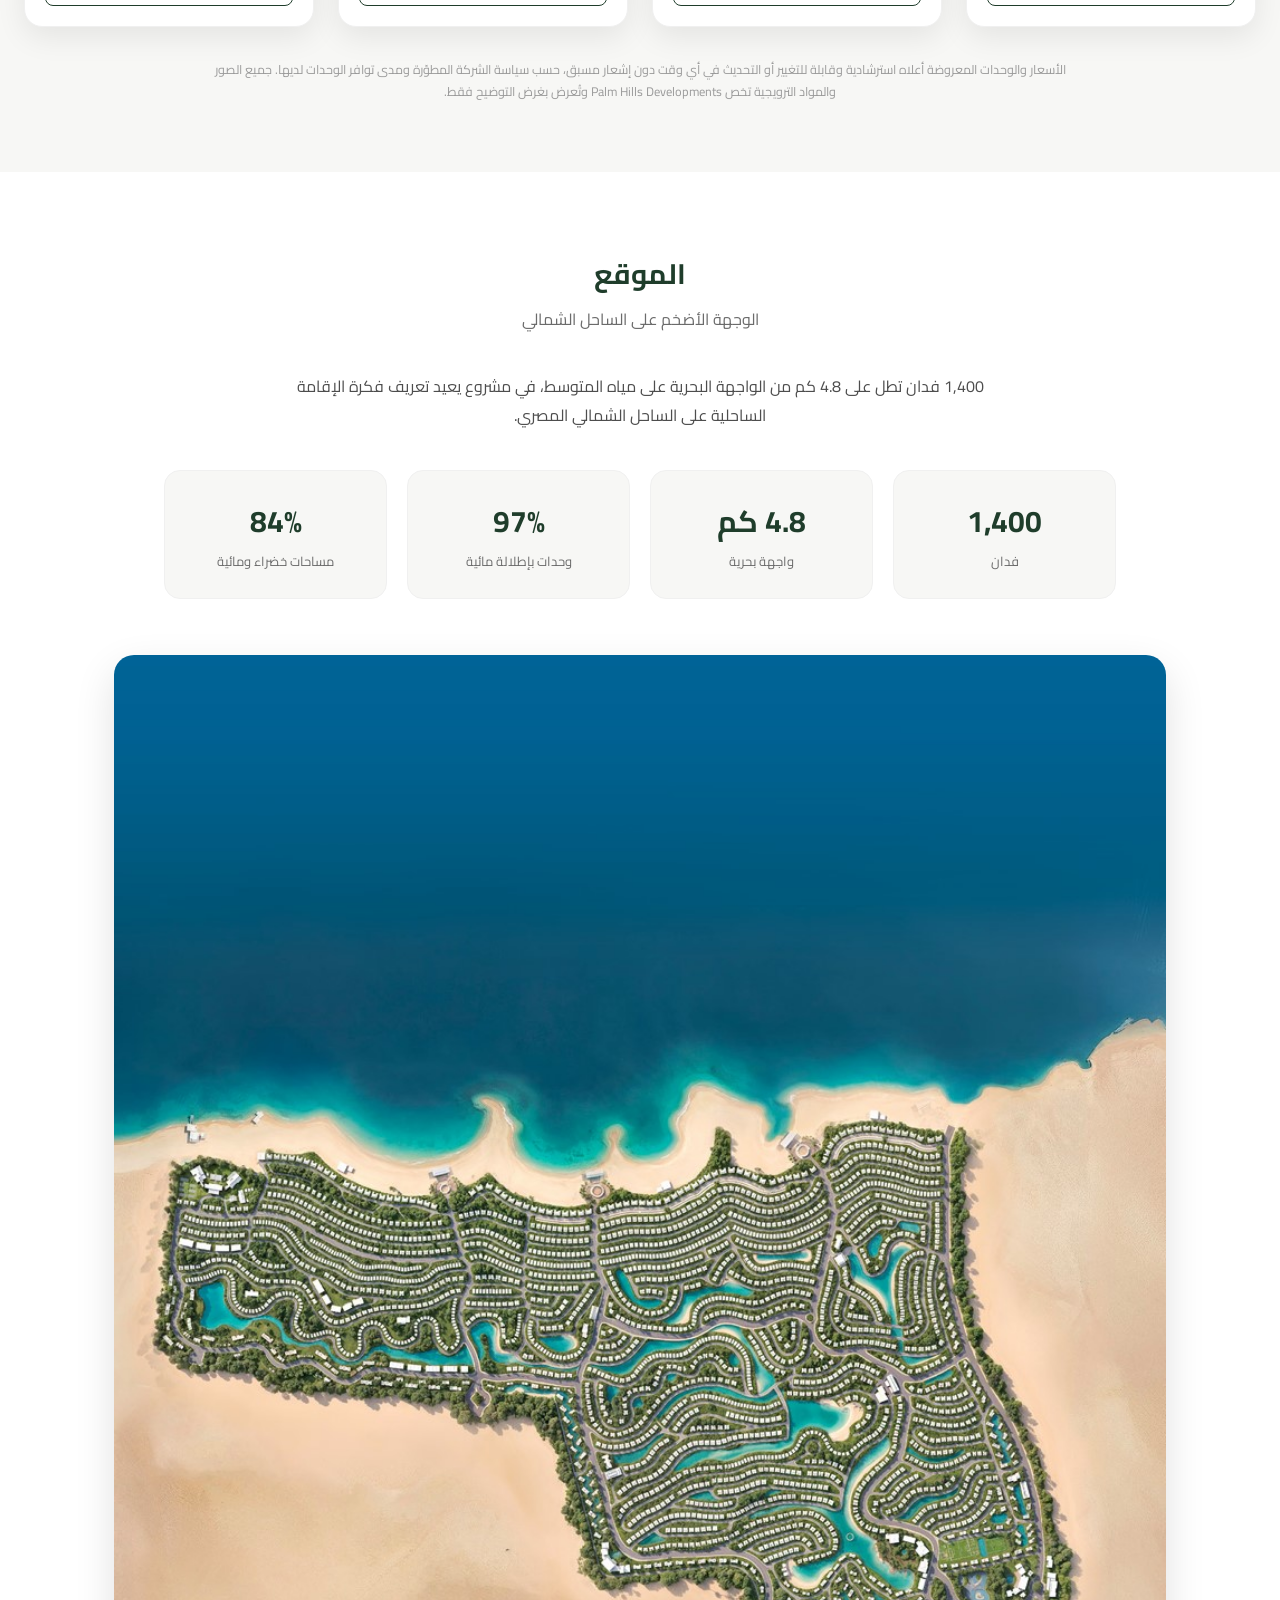
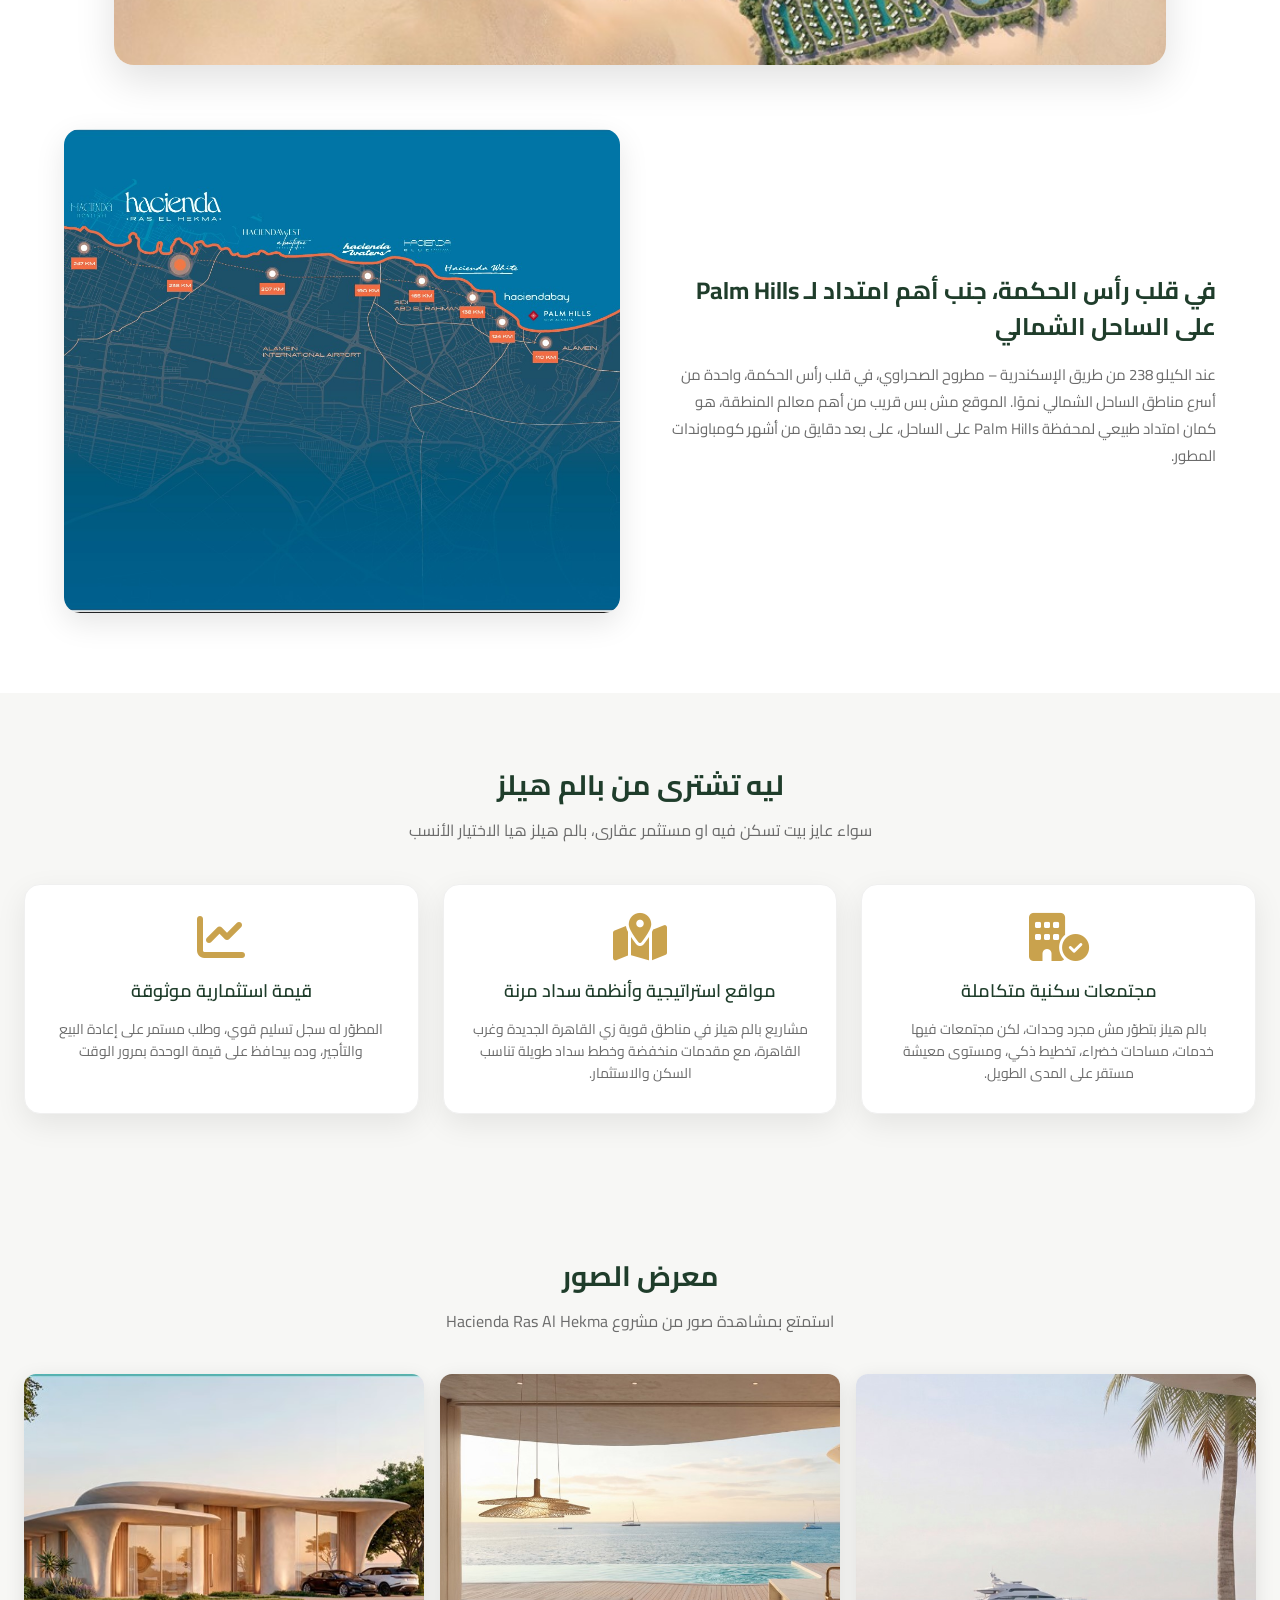
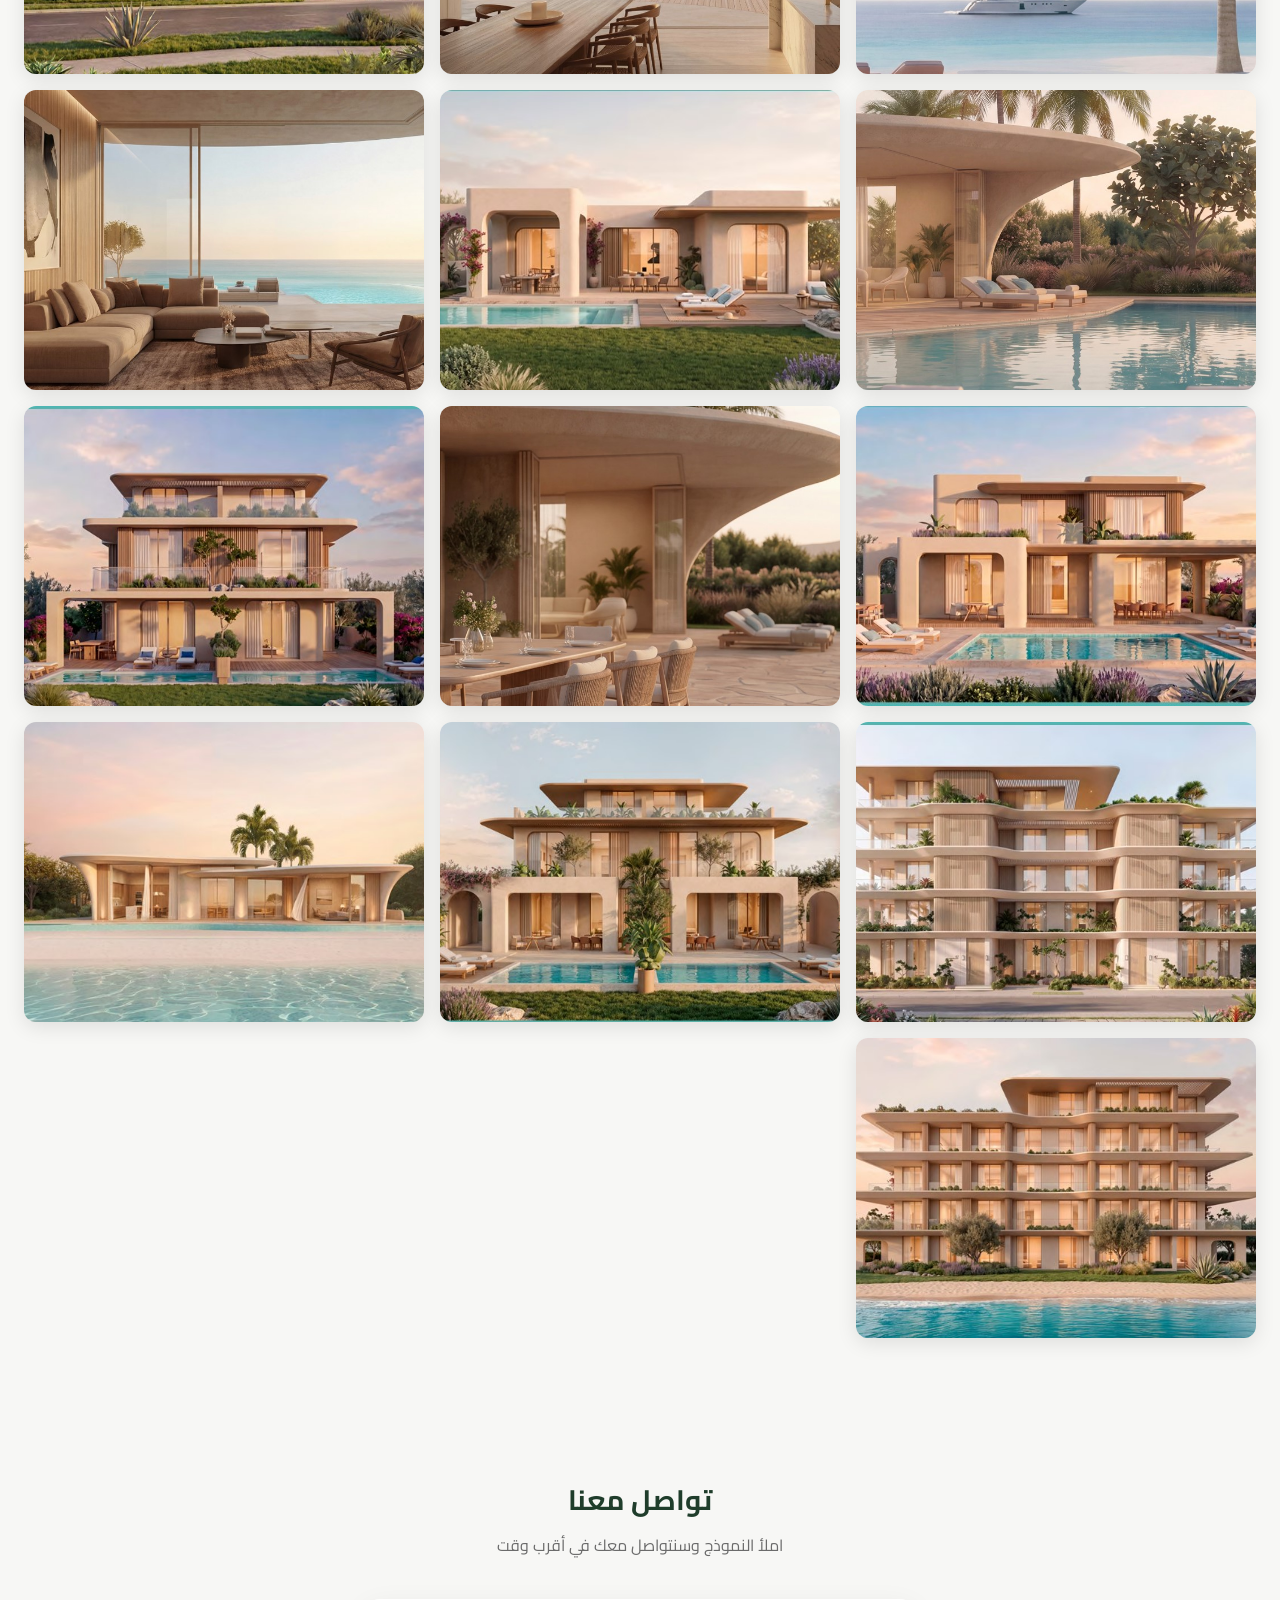
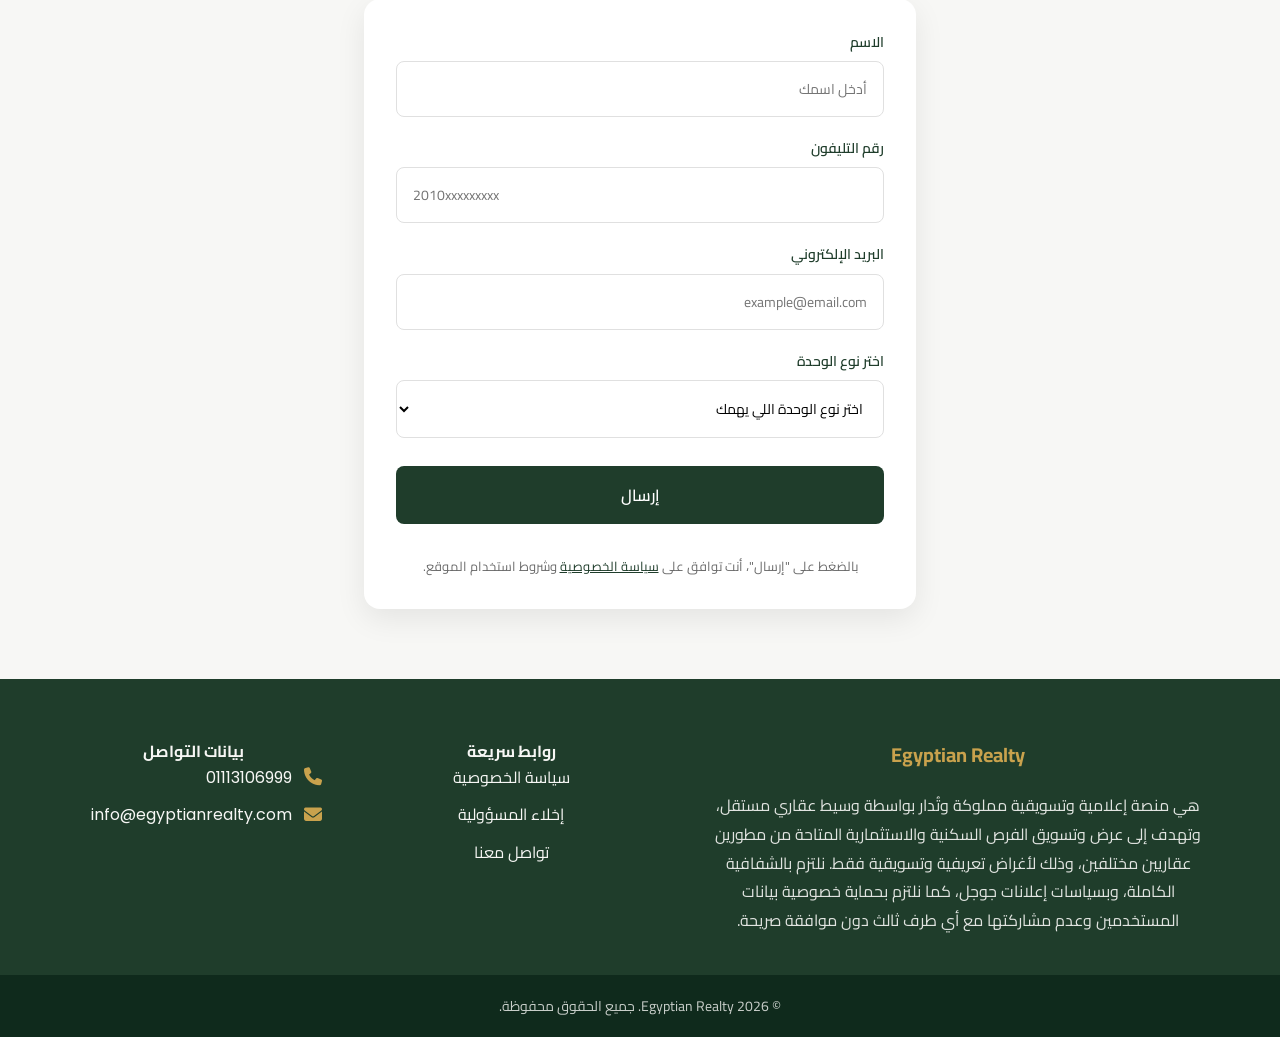
==== commit 95137b39: "Rebuild landing page for Hacienda Ras Al Hekma project Replace the multi-project listing with a dedi" ====
--- a/index.html
+++ b/index.html
@@ -1,9 +1,9 @@
 <!DOCTYPE html>
-<html lang="en">
+<html lang="ar" dir="rtl">
 <head>
     <meta charset="UTF-8">
     <meta name="viewport" content="width=device-width, initial-scale=1.0">
-    <title>Egyptian Realty - الرئيسية</title>
+    <title>هاسيندا رأس الحكمة - Palm Hills | Egyptian Realty</title>
     <link rel="stylesheet" href="css/style.css">
     <link rel="preconnect" href="https://fonts.googleapis.com">
     <link rel="preconnect" href="https://fonts.gstatic.com" crossorigin>
@@ -48,14 +48,16 @@
         <section class="hero">
             <div class="hero-overlay"></div>
             <div class="hero-content">
-                <h1 class="hero-title">استكشف مشاريع بالم هيلز</h1>
+                <h1 class="hero-title">امتلك وحدتك في <span dir="ltr">Hacienda Ras Al Hekma</span></h1>
+                <p class="hero-description" dir="ltr">Palm Hills</p>
                 <div class="hero-details">
-                    <p>مقدم يبدأ من 1.5% فقط، قسط يصل الى 12 سنه</p>
-                    <p>اسعار تبدأ من 6.8 مليون جنيه</p>
+                    <p>مقدم يبدأ من 5%، وقسط يصل حتى 10 سنوات</p>
+                    <p>وحدات بالكامل التشطيب</p>
+                    <p>أسعار تبدأ من 13,000,000 جنيه</p>
                 </div>
                 <div class="hero-actions">
                     <button type="button" class="btn-primary hero-cta-btn">تفاصيل أكثر</button>
-                    <a class="btn-primary btn-whatsapp hero-cta-whatsapp" href="https://wa.me/201113106999?text=I'm%20interested%20in%20Palm%20Hills%20Projects%20Prices" target="_blank" rel="noopener">
+                    <a class="btn-primary btn-whatsapp hero-cta-whatsapp" href="https://wa.me/201113106999?text=I'm%20interested%20in%20Hacienda%20Ras%20Al%20Hekma%20Prices" target="_blank" rel="noopener">
                         تفاصيل أكثر <i class="fa-brands fa-whatsapp"></i>
                     </a>
                 </div>
@@ -64,94 +66,159 @@
 
         <section class="projects" id="projects">
             <div class="section-header">
-                <h2>المشاريع</h2>
-                <p>مشروعات متنوعة في مواقع مختلفة بجميع أنحاء الجمهورية، بأسعار مميزة وخطط سداد مرنة.</p>
-            </div>
-            <div class="projects-grid">
-                <article class="project-card">
-                    <img class="project-image" src="assets/hasienda ras al hekma.jpeg" alt="مشروع Hacienda Ras Elhekma">
-                    <h3 dir="ltr">Hacienda Ras Elhekma</h3>
-                    <p class="project-location" dir="rtl"><i class="fa-solid fa-location-dot" aria-hidden="true"></i> الموقع: <span dir="ltr">Ras Elhekma - North Coast</span></p>
-                    <p class="project-detail" dir="rtl"><strong>المقدم:</strong> <span dir="ltr">5%</span></p>
-                    <p class="project-detail" dir="rtl"><strong>الأقساط:</strong> <span dir="ltr">10 Years (Chalets) - 8 Years (Villas)</span></p>
-                    <p class="project-detail" dir="rtl"><strong>الوحدات:</strong> <span dir="ltr">Chalets - Twin Houses - Villas - Duplex</span></p>
-                    <p class="project-detail" dir="rtl"><strong>الأسعار:</strong> من <span dir="ltr">13 Million</span></p>
-                    <p class="project-detail" dir="rtl"><strong>المميزات:</strong> <span dir="ltr">All types are fully finished, with ACs and kitchen cabinets</span></p>
-                    <div class="project-actions">
-                        <a class="btn-primary btn-whatsapp" href="https://wa.me/201113106999?text=I'm%20interested%20in%20Hacienda%20Ras%20Elhekma%20Prices" target="_blank" rel="noopener">
-                            تفاصيل أكثر <i class="fa-brands fa-whatsapp"></i>
-                        </a>
-                        <button type="button" class="btn-outline project-inquiry-btn" data-project="Hacienda Ras Elhekma">الأسعار وخطط السداد</button>
+                <h2>الوحدات المتاحة</h2>
+                <p>تشكيلة متنوعة من الوحدات في مشروع <span dir="ltr">Hacienda Ras Al Hekma</span> - كل الوحدات Fully Finished (تشطيب كامل) مع تكييفات وخزائن مطبخ.</p>
+            </div>
+            <div class="units-grid">
+                <article class="unit-card">
+                    <div class="unit-card-media">
+                        <img src="assets/chalet.jpg" alt="شاليهات مشروع Hacienda Ras Al Hekma">
+                        <span class="unit-card-badge">يبدأ من 12,000,000 جنيه</span>
+                    </div>
+                    <div class="unit-card-body">
+                        <h3 class="unit-card-title" dir="ltr">Chalets</h3>
+                        <div class="unit-card-terms">
+                            <span><i class="fa-solid fa-hand-holding-dollar"></i> مقدم 5%</span>
+                            <span><i class="fa-solid fa-calendar-check"></i> تقسيط حتى 10 سنين</span>
+                        </div>
+                        <ul class="unit-price-list">
+                            <li><span class="label">غرفة واحدة (تقريبًا)</span><span class="value">12,000,000 جنيه</span></li>
+                            <li><span class="label">غرفتين</span><span class="value">16,000,000 جنيه</span></li>
+                            <li><span class="label">3 غرف</span><span class="value">18,500,000 جنيه</span></li>
+                            <li><span class="label">4 غرف</span><span class="value">30,000,000 جنيه</span></li>
+                        </ul>
+                        <p class="unit-card-feature"><i class="fa-solid fa-circle-check"></i> تشطيب كامل مع تكييفات وخزائن مطبخ</p>
+                        <div class="unit-card-actions">
+                            <a class="btn-primary btn-whatsapp" href="https://wa.me/201113106999?text=I'm%20interested%20in%20Hacienda%20Ras%20Al%20Hekma%20-%20Chalets%20Prices" target="_blank" rel="noopener">
+                                واتساب <i class="fa-brands fa-whatsapp"></i>
+                            </a>
+                            <button type="button" class="btn-outline project-inquiry-btn" data-project="Chalets">اطلب خطة الأسعار</button>
+                        </div>
                     </div>
                 </article>
 
-                <article class="project-card">
-                    <img class="project-image" src="assets/project-2.jpg" alt="مشروع Palm Hills One">
-                    <h3 dir="ltr">Palm Hills One</h3>
-                    <p class="project-location" dir="rtl"><i class="fa-solid fa-location-dot" aria-hidden="true"></i> الموقع: <span dir="ltr">West Cairo</span></p>
-                    <p class="project-detail" dir="rtl"><strong>المقدم:</strong> <span dir="ltr">5% + 5% after 3 months</span></p>
-                    <p class="project-detail" dir="rtl"><strong>الأقساط:</strong> <span dir="ltr">8 Years</span></p>
-                    <p class="project-detail" dir="rtl"><strong>الوحدات:</strong> <span dir="ltr">Town House - Twin House - Villas - One Storey Villas</span></p>
-                    <p class="project-detail" dir="rtl"><strong>الأسعار:</strong> من <span dir="ltr">49 Million</span></p>
-                    <p class="project-detail" dir="rtl"><strong>المميزات:</strong> <span dir="ltr">100% Villas, Palm Hills old phase Extension, next to Golf Views, The Crown, Golf Central, New Giza</span></p>
-                    <div class="project-actions">
-                        <a class="btn-primary btn-whatsapp" href="https://wa.me/201113106999?text=I'm%20interested%20in%20Palm%20Hills%20One%20Prices" target="_blank" rel="noopener">
-                            تفاصيل أكثر <i class="fa-brands fa-whatsapp"></i>
-                        </a>
-                        <button type="button" class="btn-outline project-inquiry-btn" data-project="Palm Hills One">الأسعار وخطط السداد</button>
+                <article class="unit-card">
+                    <div class="unit-card-media">
+                        <img src="assets/twin house.jpg" alt="Twin Houses مشروع Hacienda Ras Al Hekma">
+                        <span class="unit-card-badge">يبدأ من 45,000,000 جنيه</span>
+                    </div>
+                    <div class="unit-card-body">
+                        <h3 class="unit-card-title" dir="ltr">Twin Houses</h3>
+                        <div class="unit-card-terms">
+                            <span><i class="fa-solid fa-hand-holding-dollar"></i> مقدم 5%</span>
+                            <span><i class="fa-solid fa-calendar-check"></i> تقسيط حتى 10 سنين</span>
+                        </div>
+                        <ul class="unit-price-list">
+                            <li><span class="label">الصف الخامس (Fifth Row)</span><span class="value">45,000,000 جنيه</span></li>
+                            <li><span class="label">سعر إضافي</span><span class="value">84,500,000 جنيه</span></li>
+                            <li><span class="label">فيو اللاجون (Lagoon View)</span><span class="value">70,000,000 جنيه</span></li>
+                        </ul>
+                        <p class="unit-card-feature"><i class="fa-solid fa-circle-check"></i> تشطيب كامل مع تكييفات وخزائن مطبخ</p>
+                        <div class="unit-card-actions">
+                            <a class="btn-primary btn-whatsapp" href="https://wa.me/201113106999?text=I'm%20interested%20in%20Hacienda%20Ras%20Al%20Hekma%20-%20Twin%20Houses%20Prices" target="_blank" rel="noopener">
+                                واتساب <i class="fa-brands fa-whatsapp"></i>
+                            </a>
+                            <button type="button" class="btn-outline project-inquiry-btn" data-project="Twin Houses">اطلب خطة الأسعار</button>
+                        </div>
                     </div>
                 </article>
 
-                <article class="project-card">
-                    <img class="project-image" src="assets/97hills.jpg" alt="مشروع 97 Hills">
-                    <h3 dir="ltr">97 Hills</h3>
-                    <p class="project-location" dir="rtl"><i class="fa-solid fa-location-dot" aria-hidden="true"></i> الموقع: <span dir="ltr">West Cairo</span></p>
-                    <p class="project-detail" dir="rtl"><strong>المقدم:</strong> غير مذكور</p>
-                    <p class="project-detail" dir="rtl"><strong>الأقساط:</strong> <span dir="ltr">10 Years</span></p>
-                    <p class="project-detail" dir="rtl"><strong>الوحدات:</strong> <span dir="ltr">Family Home - Town House - Twin House - Villas</span></p>
-                    <p class="project-detail" dir="rtl"><strong>الأسعار:</strong> من <span dir="ltr">25.9 Million</span></p>
-                    <p class="project-detail" dir="rtl"><strong>المميزات:</strong> <span dir="ltr">100% Villas, Palm Hills old phase Extension, next to Golf Views, The Crown, Golf Central, New Giza</span></p>
-                    <div class="project-actions">
-                        <a class="btn-primary btn-whatsapp" href="https://wa.me/201113106999?text=I'm%20interested%20in%2097%20Hills%20Prices" target="_blank" rel="noopener">
-                            تفاصيل أكثر <i class="fa-brands fa-whatsapp"></i>
-                        </a>
-                        <button type="button" class="btn-outline project-inquiry-btn" data-project="97 Hills">الأسعار وخطط السداد</button>
+                <article class="unit-card">
+                    <div class="unit-card-media">
+                        <img src="assets/thecrestvillas.jpg" alt="فيلات مشروع Hacienda Ras Al Hekma">
+                        <span class="unit-card-badge">يبدأ من 134,000,000 جنيه</span>
+                    </div>
+                    <div class="unit-card-body">
+                        <h3 class="unit-card-title" dir="ltr">Villas</h3>
+                        <div class="unit-card-terms">
+                            <span><i class="fa-solid fa-hand-holding-dollar"></i> مقدم 5%</span>
+                            <span><i class="fa-solid fa-calendar-check"></i> تقسيط حتى 8 سنين</span>
+                        </div>
+                        <ul class="unit-price-list">
+                            <li><span class="label">الصف الأول (First Row)</span><span class="value">450,000,000 جنيه</span></li>
+                            <li><span class="label">الصف الثاني (Second Row)</span><span class="value">206,000,000 جنيه</span></li>
+                            <li><span class="label">الصف الثالث (Third Row)</span><span class="value">175,000,000 جنيه</span></li>
+                            <li><span class="label">الصف الرابع (Fourth Row)</span><span class="value">134,000,000 جنيه</span></li>
+                        </ul>
+                        <p class="unit-card-feature"><i class="fa-solid fa-circle-check"></i> تشطيب كامل مع تكييفات وخزائن مطبخ</p>
+                        <div class="unit-card-actions">
+                            <a class="btn-primary btn-whatsapp" href="https://wa.me/201113106999?text=I'm%20interested%20in%20Hacienda%20Ras%20Al%20Hekma%20-%20Villas%20Prices" target="_blank" rel="noopener">
+                                واتساب <i class="fa-brands fa-whatsapp"></i>
+                            </a>
+                            <button type="button" class="btn-outline project-inquiry-btn" data-project="Villas">اطلب خطة الأسعار</button>
+                        </div>
                     </div>
                 </article>
 
-                <article class="project-card">
-                    <img class="project-image" src="assets/project-1.jpg" alt="مشروع Village De La Capitale">
-                    <h3 dir="ltr">Village De La Capitale</h3>
-                    <p class="project-location" dir="rtl"><i class="fa-solid fa-location-dot" aria-hidden="true"></i> الموقع: <span dir="ltr">New Capital</span></p>
-                    <p class="project-detail" dir="rtl"><strong>المقدم:</strong> <span dir="ltr">1.50%</span></p>
-                    <p class="project-detail" dir="rtl"><strong>الأقساط:</strong> <span dir="ltr">12 Years Back loaded payment</span></p>
-                    <p class="project-detail" dir="rtl"><strong>الوحدات:</strong> <span dir="ltr">Apartments - Town Houses - Villas</span></p>
-                    <p class="project-detail" dir="rtl"><strong>الأسعار:</strong> من <span dir="ltr">6.8 Million</span></p>
-                    <p class="project-detail" dir="rtl"><strong>المميزات:</strong> <span dir="ltr">G+2, 80% Villas only, near to Masged El Fath, directly on Green River</span></p>
-                    <div class="project-actions">
-                        <a class="btn-primary btn-whatsapp" href="https://wa.me/201113106999?text=I'm%20interested%20in%20Village%20De%20La%20Capitale%20Prices" target="_blank" rel="noopener">
-                            تفاصيل أكثر <i class="fa-brands fa-whatsapp"></i>
-                        </a>
-                        <button type="button" class="btn-outline project-inquiry-btn" data-project="Village De La Capitale">الأسعار وخطط السداد</button>
+                <article class="unit-card">
+                    <div class="unit-card-media">
+                        <img src="assets/seniorchalet.jpg" alt="Senior Chalet مشروع Hacienda Ras Al Hekma">
+                        <span class="unit-card-badge">يبدأ من 23,200,000 جنيه</span>
+                    </div>
+                    <div class="unit-card-body">
+                        <h3 class="unit-card-title" dir="ltr">Senior Chalet</h3>
+                        <div class="unit-card-terms">
+                            <span><i class="fa-solid fa-hand-holding-dollar"></i> مقدم 5%</span>
+                            <span><i class="fa-solid fa-calendar-check"></i> تقسيط حتى 10 سنين</span>
+                        </div>
+                        <ul class="unit-price-list">
+                            <li><span class="label">غرفة واحدة</span><span class="value">25,000,000 جنيه</span></li>
+                            <li><span class="label">غرفتين</span><span class="value">23,200,000 جنيه</span></li>
+                        </ul>
+                        <p class="unit-card-feature"><i class="fa-solid fa-circle-check"></i> تشطيب كامل مع تكييفات وخزائن مطبخ</p>
+                        <div class="unit-card-actions">
+                            <a class="btn-primary btn-whatsapp" href="https://wa.me/201113106999?text=I'm%20interested%20in%20Hacienda%20Ras%20Al%20Hekma%20-%20Senior%20Chalet%20Prices" target="_blank" rel="noopener">
+                                واتساب <i class="fa-brands fa-whatsapp"></i>
+                            </a>
+                            <button type="button" class="btn-outline project-inquiry-btn" data-project="Senior Chalet">اطلب خطة الأسعار</button>
+                        </div>
                     </div>
                 </article>
-
-                <article class="project-card">
-                    <img class="project-image" src="assets/project-4.jpg" alt="مشروع Palm Hills New Cairo">
-                    <h3 dir="ltr">Palm Hills New Cairo</h3>
-                    <p class="project-location" dir="rtl"><i class="fa-solid fa-location-dot" aria-hidden="true"></i> الموقع: <span dir="ltr">New Cairo</span></p>
-                    <p class="project-detail" dir="rtl"><strong>المقدم:</strong> <span dir="ltr">3%</span></p>
-                    <p class="project-detail" dir="rtl"><strong>الأقساط:</strong> <span dir="ltr">10 Years Installments Backloaded</span></p>
-                    <p class="project-detail" dir="rtl"><strong>الوحدات:</strong> <span dir="ltr">Apartments - Town Houses - Villas</span></p>
-                    <p class="project-detail" dir="rtl"><strong>الأسعار:</strong> من <span dir="ltr">9.3m</span></p>
-                    <p class="project-detail" dir="rtl"><strong>المميزات:</strong> <span dir="ltr">Apartments fully finished</span></p>
-                    <div class="project-actions">
-                        <a class="btn-primary btn-whatsapp" href="https://wa.me/201113106999?text=I'm%20interested%20in%20Palm%20Hills%20New%20Cairo%20Prices" target="_blank" rel="noopener">
-                            تفاصيل أكثر <i class="fa-brands fa-whatsapp"></i>
-                        </a>
-                        <button type="button" class="btn-outline project-inquiry-btn" data-project="Palm Hills New Cairo">الأسعار وخطط السداد</button>
-                    </div>
-                </article>
+            </div>
+            <p class="units-disclaimer">الأسعار والوحدات المعروضة أعلاه استرشادية وقابلة للتغيير أو التحديث في أي وقت دون إشعار مسبق، حسب سياسة الشركة المطوّرة ومدى توافر الوحدات لديها. جميع الصور والمواد الترويجية تخص <span dir="ltr">Palm Hills Developments</span> وتُعرض بغرض التوضيح فقط.</p>
+        </section>
+
+        <section class="location" id="location">
+            <div class="section-header">
+                <h2>الموقع</h2>
+                <p>الوجهة الأضخم على الساحل الشمالي</p>
+            </div>
+
+            <div class="location-intro">
+                <p>1,400 فدان تطل على 4.8 كم من الواجهة البحرية على مياه المتوسط، في مشروع يعيد تعريف فكرة الإقامة الساحلية على الساحل الشمالي المصري.</p>
+            </div>
+
+            <div class="location-stats">
+                <div class="location-stat">
+                    <span class="location-stat-value">1,400</span>
+                    <span class="location-stat-label">فدان</span>
+                </div>
+                <div class="location-stat">
+                    <span class="location-stat-value">4.8 كم</span>
+                    <span class="location-stat-label">واجهة بحرية</span>
+                </div>
+                <div class="location-stat">
+                    <span class="location-stat-value">97%</span>
+                    <span class="location-stat-label">وحدات بإطلالة مائية</span>
+                </div>
+                <div class="location-stat">
+                    <span class="location-stat-value">84%</span>
+                    <span class="location-stat-label">مساحات خضراء ومائية</span>
+                </div>
+            </div>
+
+            <div class="location-media">
+                <img src="assets/masterplan.jpg" alt="الماستر بلان الخاص بمشروع Hacienda Ras Al Hekma">
+            </div>
+
+            <div class="location-details">
+                <div class="location-details-text">
+                    <h3>في قلب رأس الحكمة، جنب أهم امتداد لـ <span dir="ltr">Palm Hills</span> على الساحل الشمالي</h3>
+                    <p>عند الكيلو 238 من طريق الإسكندرية – مطروح الصحراوي، في قلب رأس الحكمة، واحدة من أسرع مناطق الساحل الشمالي نموًا. الموقع مش بس قريب من أهم معالم المنطقة، هو كمان امتداد طبيعي لمحفظة <span dir="ltr">Palm Hills</span> على الساحل، على بعد دقايق من أشهر كومباوندات المطور.</p>
+                </div>
+                <div class="location-details-media">
+                    <img src="assets/map.jpg" alt="خريطة موقع مشروع Hacienda Ras Al Hekma على الساحل الشمالي عند الكيلو 238">
+                </div>
             </div>
         </section>
 
@@ -182,38 +249,47 @@
         <section class="gallery" id="gallery">
             <div class="section-header">
                 <h2>معرض الصور</h2>
-                <p>استمتع بمشاهدة صور من مشاريع بالم هيلز الفاخرة</p>
+                <p>استمتع بمشاهدة صور من مشروع <span dir="ltr">Hacienda Ras Al Hekma</span></p>
             </div>
             <div class="gallery-grid">
                 <div class="gallery-item" onclick="openLightbox(0)">
-                    <img src="assets/gallery-1.jpg" alt="صورة مشروع 1">
+                    <img src="assets/view1.jpg" alt="يخت ومسبح لا نهائي يطل على البحر">
                 </div>
                 <div class="gallery-item" onclick="openLightbox(1)">
-                    <img src="assets/gallery-2.jpg" alt="صورة مشروع 2">
+                    <img src="assets/view 4.jpg" alt="إطلالة على البحر من الصالة">
                 </div>
                 <div class="gallery-item" onclick="openLightbox(2)">
-                    <img src="assets/gallery-3.jpg" alt="صورة مشروع 3">
+                    <img src="assets/beachfrontvilla2.jpg" alt="فيلا على الواجهة البحرية مباشرة">
                 </div>
                 <div class="gallery-item" onclick="openLightbox(3)">
-                    <img src="assets/gallery-4.jpg" alt="صورة مشروع 4">
+                    <img src="assets/view 2.jpg" alt="تراس فيلا وحمام سباحة خاص">
                 </div>
                 <div class="gallery-item" onclick="openLightbox(4)">
-                    <img src="assets/gallery-5.jpg" alt="صورة مشروع 5">
+                    <img src="assets/bayline villa.jpg" alt="فيلا مستقلة بحديقة ومسبح خاص">
                 </div>
                 <div class="gallery-item" onclick="openLightbox(5)">
-                    <img src="assets/gallery-6.jpg" alt="صورة مشروع 6">
+                    <img src="assets/view5.jpg" alt="صالة معيشة تطل على المسبح والبحر">
                 </div>
                 <div class="gallery-item" onclick="openLightbox(6)">
-                    <img src="assets/gallery-7.jpg" alt="صورة مشروع 6">
+                    <img src="assets/costal villa.jpg" alt="فيلا ساحلية بتصميم عصري">
                 </div>
                 <div class="gallery-item" onclick="openLightbox(7)">
-                    <img src="assets/gallery-8.jpg" alt="صورة مشروع 6">
+                    <img src="assets/view 3.jpg" alt="منطقة جلوس وسفرة خارجية">
                 </div>
                 <div class="gallery-item" onclick="openLightbox(8)">
-                    <img src="assets/gallery-9.jpg" alt="صورة مشروع 6">
-                </div>
-                <div class="gallery-item">
-                    <img src="assets/gallery-10.jpg" alt="صورة مشروع 6">
+                    <img src="assets/twin house 2.jpg" alt="تصميم خارجي لوحدة Twin House">
+                </div>
+                <div class="gallery-item" onclick="openLightbox(9)">
+                    <img src="assets/beachhome.jpg" alt="واجهة مبنى سكني على الساحل">
+                </div>
+                <div class="gallery-item" onclick="openLightbox(10)">
+                    <img src="assets/junior chalet.jpg" alt="تصميم شاليه بطراز أنيق">
+                </div>
+                <div class="gallery-item" onclick="openLightbox(11)">
+                    <img src="assets/view 6.jpg" alt="لمسة معمارية من مشروع Hacienda Ras Al Hekma">
+                </div>
+                <div class="gallery-item" onclick="openLightbox(12)">
+                    <img src="assets/beachhome2.jpg" alt="واجهة سكنية على الواجهة البحرية">
                 </div>
             </div>
         </section>
@@ -225,17 +301,22 @@
   </div>
 
   <div class="contact-container">
-    <form class="contact-form"
+    <form class="contact-form gsheet-form"
           action="https://formsubmit.co/info@egyptianrealty.com"
           method="POST">
 
       <!-- FormSubmit settings -->
       <input type="hidden" name="_cc" value="aliyasser11699@gmail.com">
       <input type="hidden" name="_next" value="http://egyptianrealty.com/thank-you">
-      <input type="hidden" name="_subject" value="New Lead Google Campaign - Website Contact Form">
+      <input type="hidden" name="_subject" value="New Lead Google Campaign - Hacienda Ras Al Hekma">
       <input type="hidden" name="_captcha" value="false">
       <!-- اختياري: ضد السبام -->
       <input type="text" name="_honey" style="display:none">
+
+      <!-- اسم المشروع ثابت -->
+      <input type="hidden" name="project" value="Hacienda Ras Al Hekma">
+      <!-- gclid (بيتملى تلقائي لو المستخدم جاي من إعلان جوجل) -->
+      <input type="hidden" name="gclid" class="gclid-field" value="">
 
       <div class="form-group">
         <label for="contact-name">الاسم</label>
@@ -253,14 +334,13 @@
       </div>
 
       <div class="form-group">
-        <label for="contact-project">اختر المشروع</label>
-        <select id="contact-project" name="project" required>
-          <option value="" disabled selected>اختر المشروع الذي يهمك</option>
-                                        <option value="Hacienda Ras Elhekma">Hacienda Ras Elhekma</option>
-                                        <option value="Palm Hills One">Palm Hills One</option>
-                    <option value="97 Hills">97 Hills</option>
-                    <option value="Village De La Capitale">Village De La Capitale</option>
-                    <option value="Palm Hills New Cairo">Palm Hills New Cairo</option>
+        <label for="contact-project">اختر نوع الوحدة</label>
+        <select id="contact-project" name="unit_type" required>
+          <option value="" disabled selected>اختر نوع الوحدة اللي يهمك</option>
+          <option value="Chalets">Chalets</option>
+          <option value="Twin Houses">Twin Houses</option>
+          <option value="Villas">Villas</option>
+          <option value="Senior Chalet">Senior Chalet</option>
           <option value="استفسار عام">استفسار عام</option>
         </select>
       </div>
@@ -287,21 +367,25 @@
     </div>
 
     <!-- ✅ FormSubmit -->
-    <form class="modal-form"
+    <form class="modal-form gsheet-form"
           action="https://formsubmit.co/info@egyptianrealty.com"
           method="POST">
 
       <!-- ✅ required settings -->
       <input type="hidden" name="_cc" value="aliyasser11699@gmail.com">
       <input type="hidden" name="_next" value="http://egyptianrealty.com/thank-you">
-      <input type="hidden" name="_subject" value="New Lead Google Campaign - Egyptian Realty">
+      <input type="hidden" name="_subject" value="New Lead Google Campaign - Hacienda Ras Al Hekma">
       <input type="hidden" name="_captcha" value="false">
 
       <!-- (اختياري) honeypot ضد السبام -->
       <input type="text" name="_honey" style="display:none">
 
-      <!-- ✅ project name (will be sent) -->
-      <input type="hidden" name="project" id="project-name" value="">
+      <!-- ✅ اسم المشروع ثابت -->
+      <input type="hidden" name="project" value="Hacienda Ras Al Hekma">
+      <!-- ✅ نوع الوحدة (هيتحدد لما تفتح المودال) -->
+      <input type="hidden" name="unit_type" id="unit-type" value="">
+      <!-- ✅ gclid (بيتملى تلقائي لو المستخدم جاي من إعلان جوجل) -->
+      <input type="hidden" name="gclid" class="gclid-field" value="">
 
       <label for="name">الاسم</label>
       <input id="name" type="text" name="name" required>
--- a/css/style.css
+++ b/css/style.css
@@ -242,7 +242,7 @@
     min-height: 70vh;
     display: flex;
     align-items: center;
-    background-image: url('../assets/hero.jpg');
+    background-image: url('../assets/beachfront villa.jpg');
     background-size: cover;
     background-position: center;
 }
@@ -300,125 +300,314 @@
 }
 
 /* ========================================
-   PROJECTS
+   UNITS (PREMIUM CARDS)
    ======================================== */
 
-.projects-grid {
+.units-grid {
     display: grid;
-    grid-template-columns: repeat(3, minmax(0, 1fr));
+    grid-template-columns: repeat(4, minmax(0, 1fr));
     gap: 24px;
     padding: 0 24px;
-    max-width: 1280px;
+    max-width: 1320px;
     margin: 0 auto;
 }
 
-.project-card {
+@media (max-width: 1024px) {
+    .units-grid {
+        grid-template-columns: repeat(2, minmax(0, 1fr));
+    }
+}
+
+@media (max-width: 560px) {
+    .units-grid {
+        grid-template-columns: 1fr;
+        max-width: 480px;
+    }
+}
+
+.unit-card {
     background: #FFFFFF;
-    border-radius: 16px;
+    border-radius: 18px;
+    overflow: hidden;
     box-shadow: 0 10px 30px rgba(0, 0, 0, 0.08);
+    border: 1px solid #F0F0F0;
+    display: flex;
+    flex-direction: column;
+    transition: transform 0.3s ease, box-shadow 0.3s ease;
+}
+
+.unit-card:hover {
+    transform: translateY(-8px);
+    box-shadow: 0 18px 40px rgba(0, 0, 0, 0.14);
+}
+
+.unit-card-media {
+    position: relative;
+    height: 170px;
+    overflow: hidden;
+}
+
+.unit-card-media img {
+    width: 100%;
+    height: 100%;
+    object-fit: cover;
+    display: block;
+    transition: transform 0.3s ease;
+}
+
+.unit-card:hover .unit-card-media img {
+    transform: scale(1.06);
+}
+
+.unit-card-badge {
+    position: absolute;
+    bottom: 12px;
+    right: 12px;
+    background: rgba(31, 61, 43, 0.92);
+    color: #FFFFFF;
+    font-size: 12px;
+    font-weight: 600;
+    padding: 6px 12px;
+    border-radius: 999px;
+    white-space: nowrap;
+}
+
+.unit-card-body {
     padding: 20px;
-    display: grid;
-    gap: 16px;
+    display: flex;
+    flex-direction: column;
+    gap: 14px;
+    flex: 1;
+}
+
+.unit-card-title {
+    font-size: 20px;
+    color: #1F3D2B;
+    margin: 0;
     text-align: center;
-    justify-items: center;
-    transition: transform 0.3s ease, box-shadow 0.3s ease;
-    border: 1px solid #F0F0F0;
-}
-
-.project-card:hover {
-    transform: translateY(-8px);
-    box-shadow: 0 15px 40px rgba(0, 0, 0, 0.12);
-}
-
-.project-image {
-    width: 100%;
-    height: 180px;
-    object-fit: cover;
-    border-radius: 12px;
-    transition: transform 0.3s ease;
-}
-
-.project-card:hover .project-image {
-    transform: scale(1.05);
-}
-
-.project-card h3 {
-    font-size: 20px;
-    color: #1F3D2B;
-    margin: 0;
-}
-
-.project-card h3 {
-    font-size: 20px;
-    color: #1F3D2B;
-}
-
-.project-meta {
-    color: #6B6B6B;
-    font-size: 13px;
-    line-height: 1.6;
-    margin: 0;
-    display: block;
-    padding: 8px 0;
-    border-bottom: 1px solid #F0F0F0;
-}
-
-.project-description {
-    color: #6B6B6B;
-    font-size: 13px;
-    line-height: 1.5;
-    margin: 0;
-    display: block;
-    padding: 8px 0;
-}
-
-.project-detail {
-    color: #6B6B6B;
-    font-size: 13px;
-    line-height: 1.5;
-    margin: 0;
-    padding: 6px 0;
-}
-
-.project-detail strong {
-    color: #1F3D2B;
+}
+
+.unit-card-terms {
+    display: flex;
+    justify-content: center;
+    gap: 8px;
+    flex-wrap: wrap;
+}
+
+.unit-card-terms span {
+    font-size: 12px;
     font-weight: 600;
-}
-
-.project-location {
-    color: #1F3D2B;
-    font-size: 14px;
-    font-weight: 600;
+    color: #1F3D2B;
+    background: #FFF8E7;
+    border: 1px solid #C9A24D;
+    padding: 5px 10px;
+    border-radius: 999px;
     display: inline-flex;
     align-items: center;
+    gap: 6px;
+}
+
+.unit-card-terms i {
+    color: #C9A24D;
+}
+
+.unit-price-list {
+    list-style: none;
+    margin: 0;
+    padding: 0;
+    border-top: 1px solid #F0F0F0;
+}
+
+.unit-price-list li {
+    display: flex;
+    justify-content: space-between;
+    align-items: baseline;
+    gap: 10px;
+    padding: 10px 2px;
+    border-bottom: 1px solid #F0F0F0;
+    font-size: 13px;
+}
+
+.unit-price-list .label {
+    color: #6B6B6B;
+}
+
+.unit-price-list .value {
+    color: #1F3D2B;
+    font-weight: 700;
+    white-space: nowrap;
+}
+
+.unit-card-feature {
+    display: flex;
+    align-items: center;
     gap: 8px;
+    font-size: 13px;
+    color: #6B6B6B;
     margin: 0;
 }
 
-.project-location i {
+.unit-card-feature i {
     color: #C9A24D;
+}
+
+.unit-card-actions {
+    display: flex;
+    gap: 10px;
+    flex-wrap: wrap;
+    margin-top: auto;
+    padding-top: 4px;
+}
+
+.unit-card-actions .btn-primary,
+.unit-card-actions .btn-outline {
+    flex: 1;
+    min-width: 120px;
     font-size: 14px;
-}
-
-@media (max-width: 1024px) {
-    .projects-grid {
+    padding: 12px 10px;
+    text-align: center;
+}
+
+.units-disclaimer {
+    max-width: 900px;
+    margin: 32px auto 0;
+    padding: 0 24px;
+    font-size: 12.5px;
+    color: #9A9A9A;
+    text-align: center;
+    line-height: 1.7;
+}
+
+/* ========================================
+   LOCATION
+   ======================================== */
+
+.location {
+    padding: 80px 0;
+    background-color: #FFFFFF;
+}
+
+.location-intro {
+    max-width: 760px;
+    margin: 0 auto 40px;
+    text-align: center;
+    padding: 0 24px;
+}
+
+.location-intro p {
+    color: #4D4D4D;
+    font-size: 16px;
+    line-height: 1.8;
+}
+
+.location-stats {
+    display: grid;
+    grid-template-columns: repeat(4, minmax(0, 1fr));
+    gap: 20px;
+    max-width: 1000px;
+    margin: 0 auto 56px;
+    padding: 0 24px;
+}
+
+.location-stat {
+    background: #F7F7F5;
+    border: 1px solid #F0F0F0;
+    border-radius: 16px;
+    padding: 26px 16px;
+    text-align: center;
+    transition: transform 0.3s ease, box-shadow 0.3s ease;
+}
+
+.location-stat:hover {
+    transform: translateY(-4px);
+    box-shadow: 0 10px 25px rgba(0, 0, 0, 0.08);
+}
+
+.location-stat-value {
+    display: block;
+    font-size: 30px;
+    font-weight: 700;
+    color: #1F3D2B;
+    margin-bottom: 6px;
+}
+
+.location-stat-label {
+    display: block;
+    font-size: 13px;
+    color: #6B6B6B;
+}
+
+.location-media {
+    max-width: 1100px;
+    margin: 0 auto 64px;
+    padding: 0 24px;
+}
+
+.location-media img {
+    width: 100%;
+    height: auto;
+    border-radius: 20px;
+    display: block;
+    box-shadow: 0 15px 40px rgba(0, 0, 0, 0.12);
+}
+
+.location-details {
+    display: grid;
+    grid-template-columns: 1fr 1fr;
+    gap: 40px;
+    align-items: center;
+    max-width: 1200px;
+    margin: 0 auto;
+    padding: 0 24px;
+}
+
+.location-details-text h3 {
+    font-size: 24px;
+    color: #1F3D2B;
+    margin-bottom: 16px;
+    line-height: 1.5;
+}
+
+.location-details-text p {
+    color: #6B6B6B;
+    font-size: 15px;
+    line-height: 1.8;
+}
+
+.location-details-media img {
+    width: 100%;
+    height: auto;
+    border-radius: 16px;
+    display: block;
+    box-shadow: 0 10px 30px rgba(0, 0, 0, 0.1);
+}
+
+@media (max-width: 900px) {
+    .location-details {
+        grid-template-columns: 1fr;
+    }
+
+    .location-details-media {
+        order: -1;
+    }
+}
+
+@media (max-width: 768px) {
+    .location {
+        padding: 56px 0;
+    }
+
+    .location-stats {
         grid-template-columns: repeat(2, minmax(0, 1fr));
-    }
-}
-
-.project-actions {
-    display: flex;
-    gap: 12px;
-    flex-wrap: wrap;
-    justify-content: center;
-    width: 100%;
-    margin-top: 4px;
-}
-
-.project-actions .btn-primary,
-.project-actions .btn-outline {
-    flex: 1;
-    min-width: 140px;
+        gap: 14px;
+    }
+}
+
+@media (max-width: 480px) {
+    .location-stats {
+        grid-template-columns: 1fr;
+        max-width: 320px;
+    }
 }
 
 /* ========================================
@@ -989,27 +1178,26 @@
         margin-top: 60px;
     }
 
-    .projects-grid {
-        grid-template-columns: repeat(2, minmax(0, 1fr));
+    .units-grid {
         gap: 16px;
         padding: 0 16px;
     }
 
-    .project-card {
+    .unit-card-body {
         padding: 16px;
         gap: 12px;
     }
 
-    .project-image {
+    .unit-card-media {
         height: 150px;
     }
 
-    .project-actions {
+    .unit-card-actions {
         gap: 10px;
     }
 
-    .project-actions .btn-primary,
-    .project-actions .btn-outline {
+    .unit-card-actions .btn-primary,
+    .unit-card-actions .btn-outline {
         min-width: 100%;
     }
 
@@ -1050,12 +1238,7 @@
         margin-top: 56px;
     }
 
-    .projects-grid {
-        grid-template-columns: 1fr;
-        max-width: 560px;
-    }
-
-    .project-image {
+    .unit-card-media {
         height: 170px;
     }
 
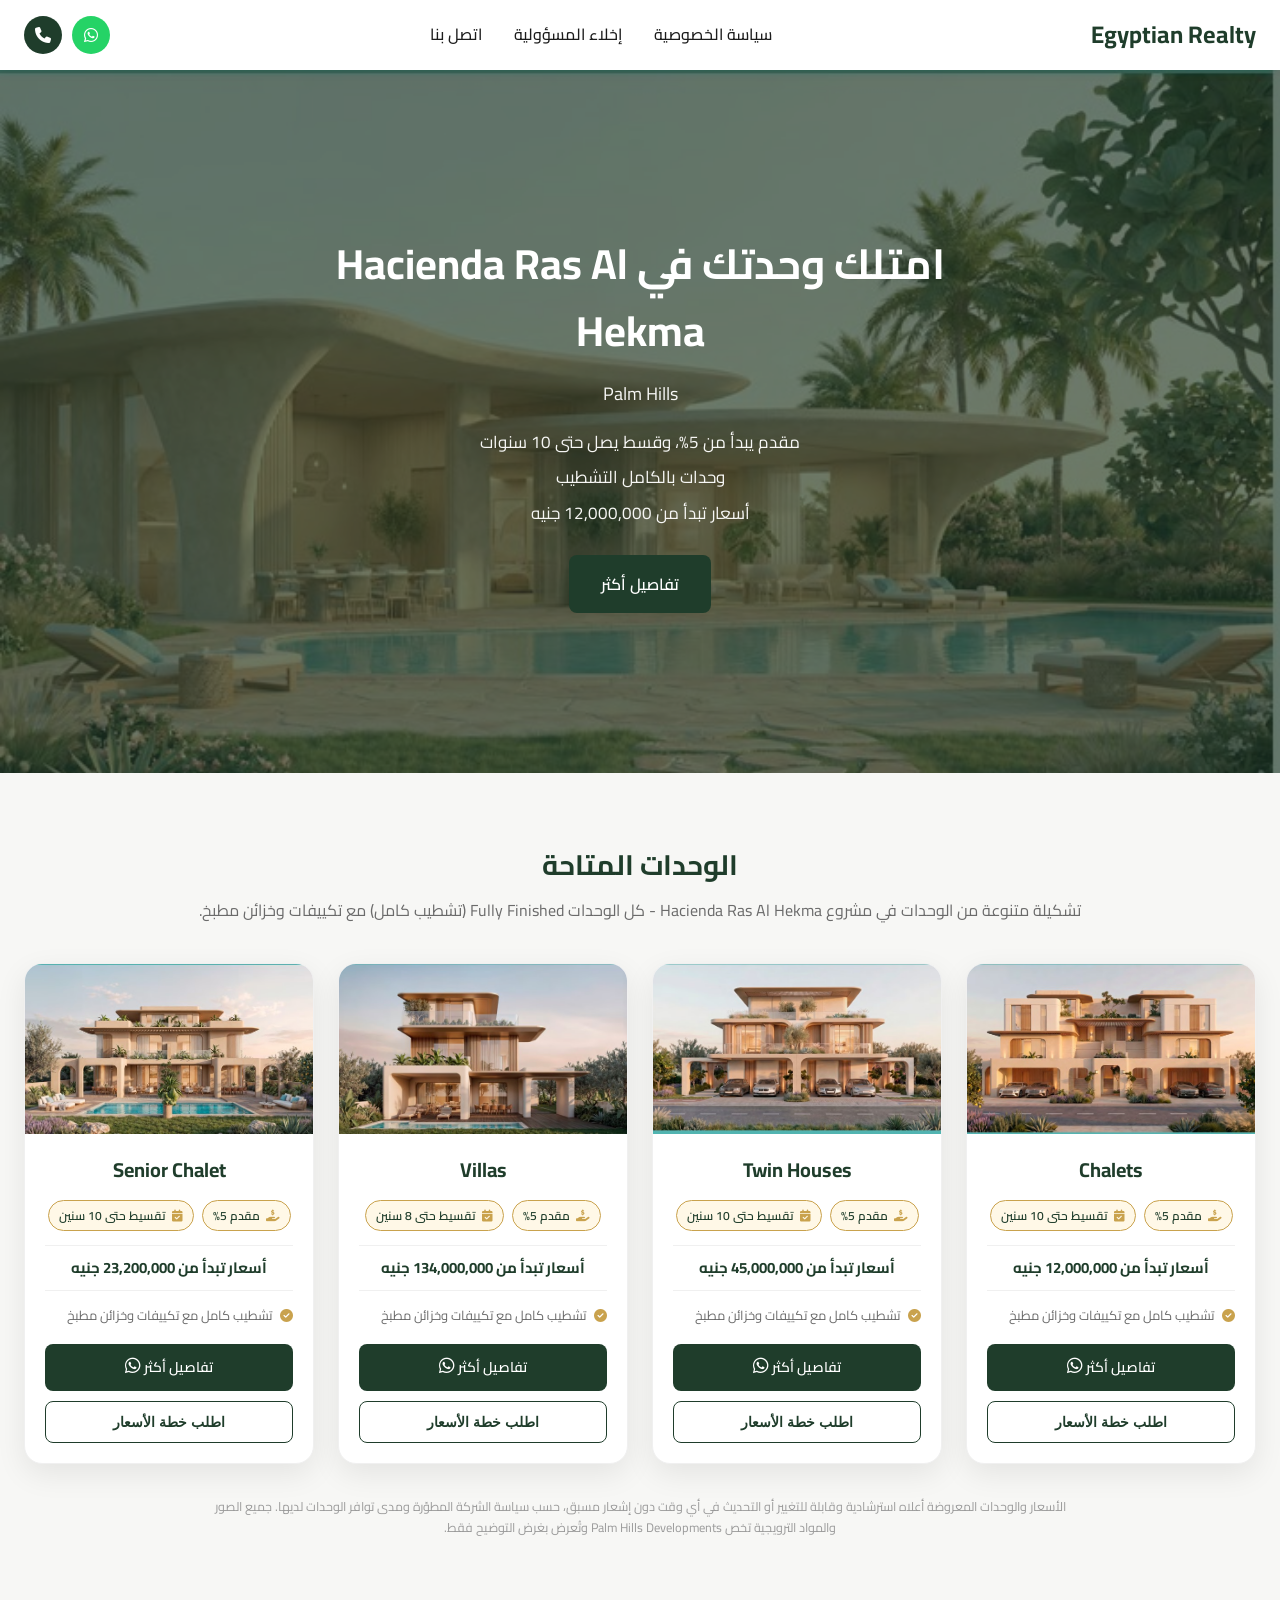
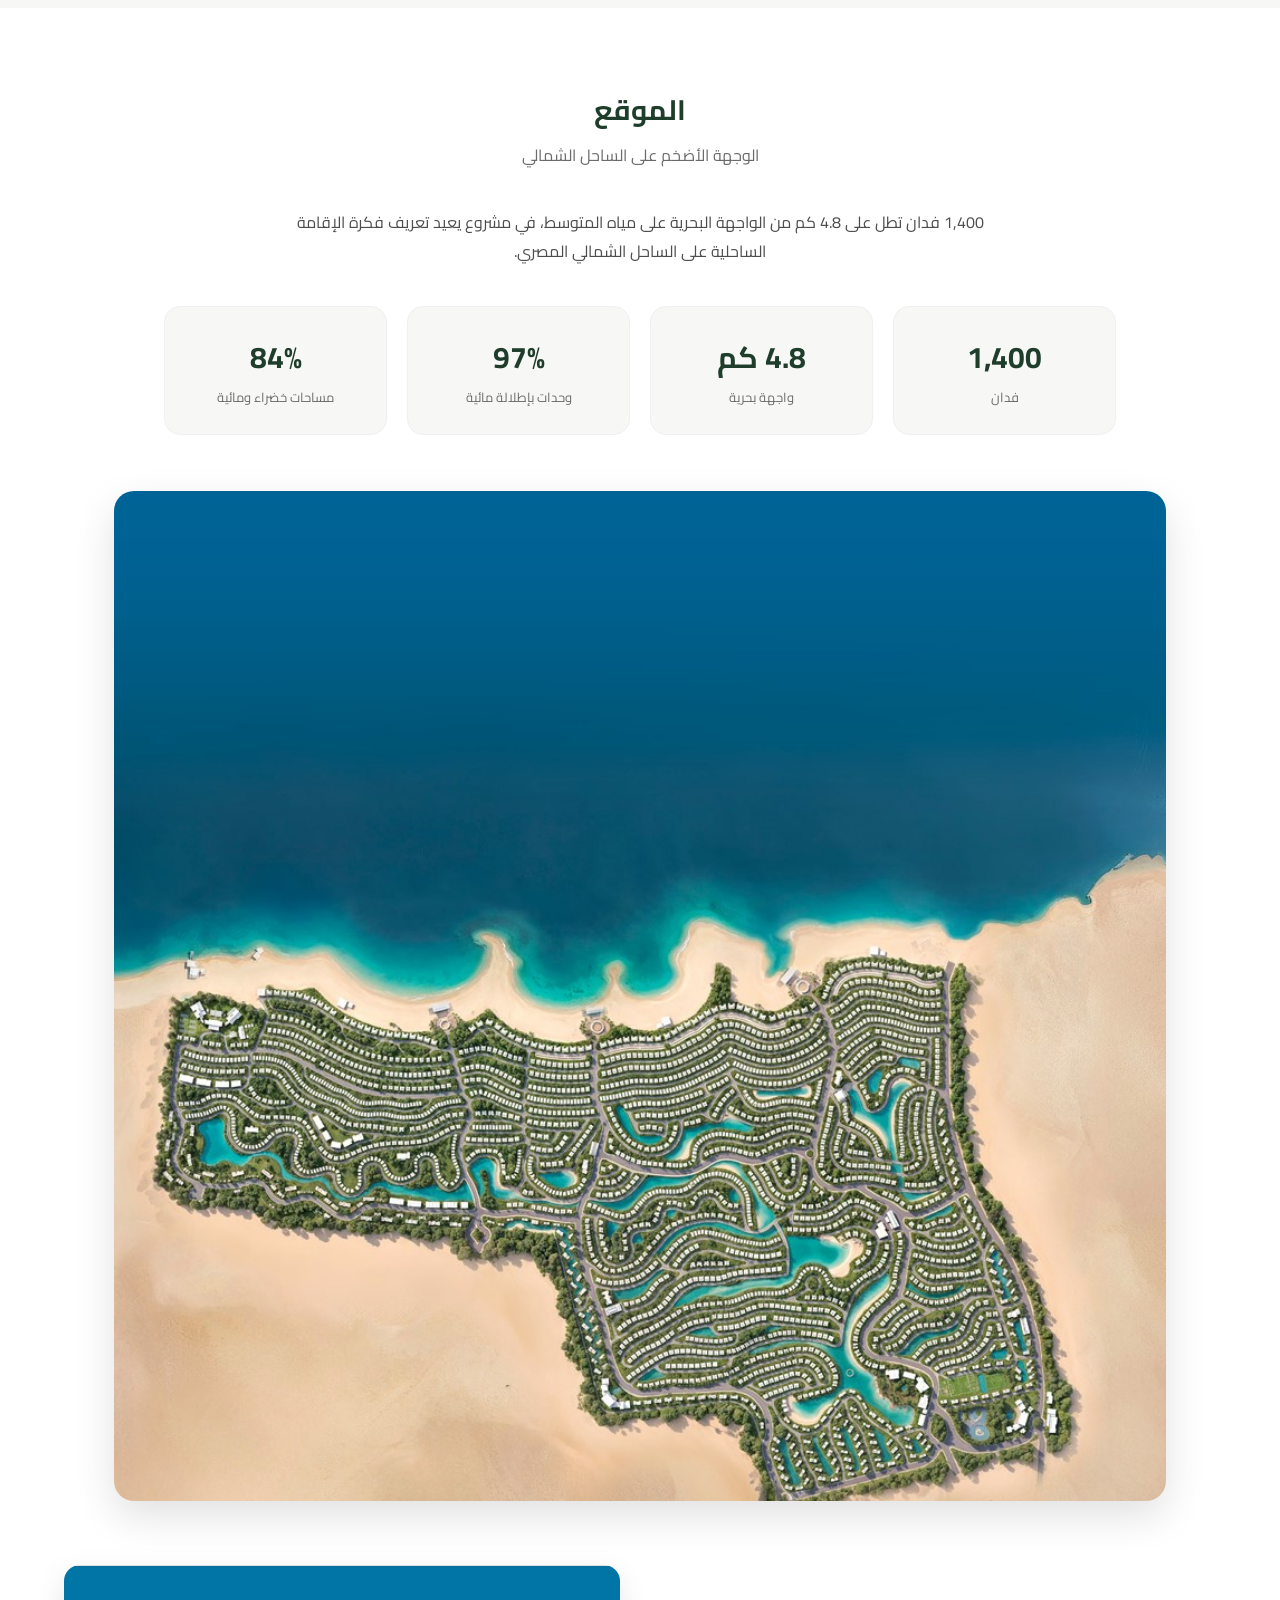
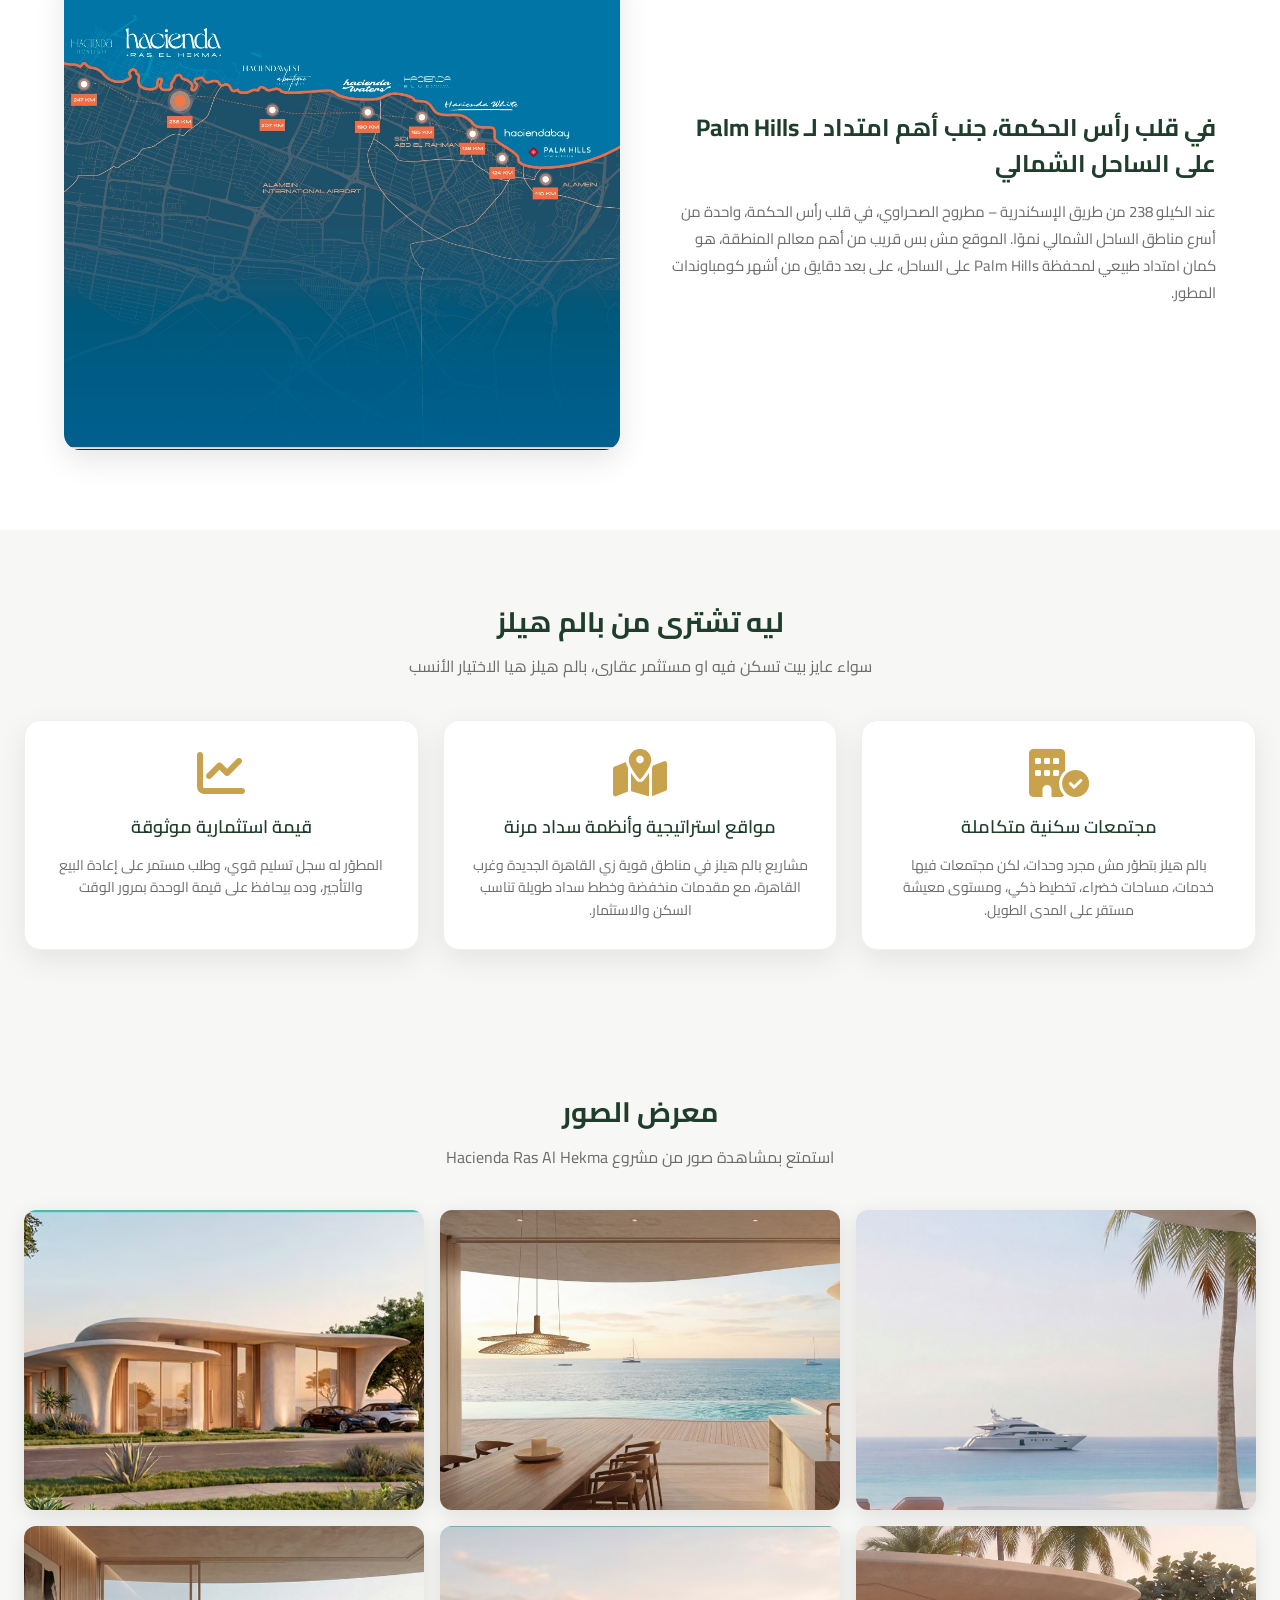
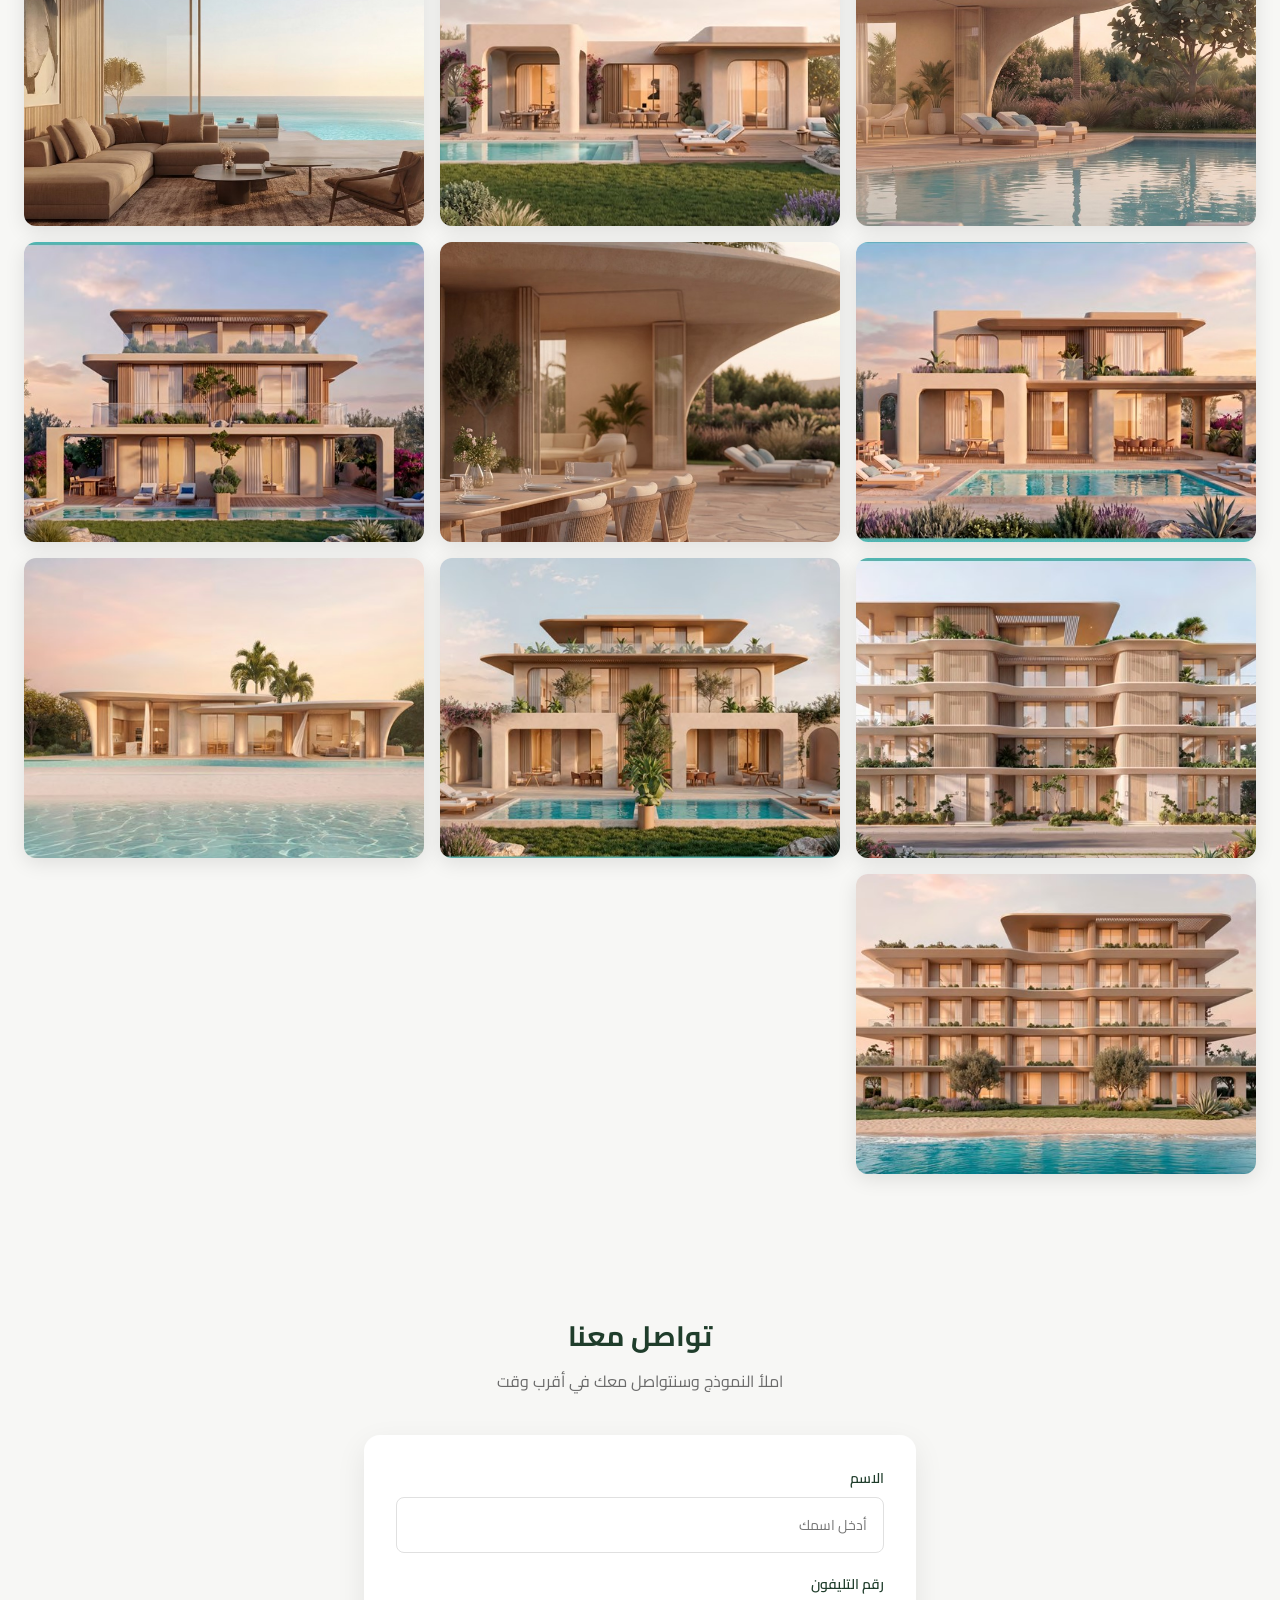
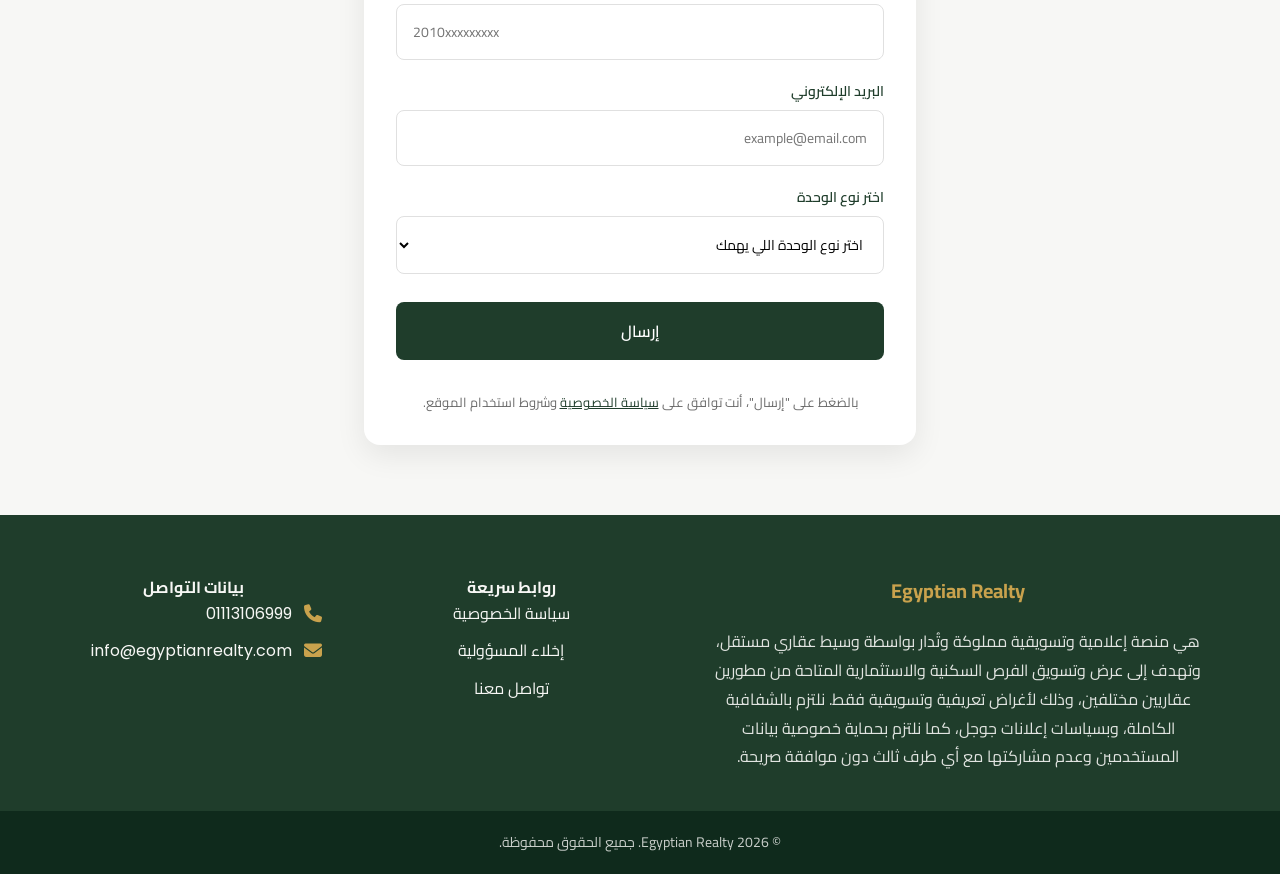
==== commit aa39eb74: "Simplify unit card pricing and improve CTA conversion elements Show a single starting price per unit" ====
--- a/index.html
+++ b/index.html
@@ -33,10 +33,21 @@
                 <li><a href="contact.html">اتصل بنا</a></li>
             </ul>
 
-            <div class="hamburger">
-                <span></span>
-                <span></span>
-                <span></span>
+            <div class="navbar-actions">
+                <div class="navbar-contact">
+                    <a class="navbar-whatsapp" href="https://wa.me/201113106999?text=I'm%20interested%20in%20Hacienda%20Ras%20Al%20Hekma%20Prices" target="_blank" rel="noopener" aria-label="تواصل عبر واتساب">
+                        <i class="fa-brands fa-whatsapp"></i>
+                    </a>
+                    <a class="navbar-call" href="tel:+201113106999" aria-label="اتصل بنا">
+                        <i class="fa-solid fa-phone"></i>
+                    </a>
+                </div>
+
+                <div class="hamburger">
+                    <span></span>
+                    <span></span>
+                    <span></span>
+                </div>
             </div>
         </nav>
     </header>
@@ -53,7 +64,7 @@
                 <div class="hero-details">
                     <p>مقدم يبدأ من 5%، وقسط يصل حتى 10 سنوات</p>
                     <p>وحدات بالكامل التشطيب</p>
-                    <p>أسعار تبدأ من 13,000,000 جنيه</p>
+                    <p>أسعار تبدأ من 12,000,000 جنيه</p>
                 </div>
                 <div class="hero-actions">
                     <button type="button" class="btn-primary hero-cta-btn">تفاصيل أكثر</button>
@@ -73,7 +84,6 @@
                 <article class="unit-card">
                     <div class="unit-card-media">
                         <img src="assets/chalet.jpg" alt="شاليهات مشروع Hacienda Ras Al Hekma">
-                        <span class="unit-card-badge">يبدأ من 12,000,000 جنيه</span>
                     </div>
                     <div class="unit-card-body">
                         <h3 class="unit-card-title" dir="ltr">Chalets</h3>
@@ -81,16 +91,11 @@
                             <span><i class="fa-solid fa-hand-holding-dollar"></i> مقدم 5%</span>
                             <span><i class="fa-solid fa-calendar-check"></i> تقسيط حتى 10 سنين</span>
                         </div>
-                        <ul class="unit-price-list">
-                            <li><span class="label">غرفة واحدة (تقريبًا)</span><span class="value">12,000,000 جنيه</span></li>
-                            <li><span class="label">غرفتين</span><span class="value">16,000,000 جنيه</span></li>
-                            <li><span class="label">3 غرف</span><span class="value">18,500,000 جنيه</span></li>
-                            <li><span class="label">4 غرف</span><span class="value">30,000,000 جنيه</span></li>
-                        </ul>
+                        <p class="unit-card-price">أسعار تبدأ من 12,000,000 جنيه</p>
                         <p class="unit-card-feature"><i class="fa-solid fa-circle-check"></i> تشطيب كامل مع تكييفات وخزائن مطبخ</p>
                         <div class="unit-card-actions">
                             <a class="btn-primary btn-whatsapp" href="https://wa.me/201113106999?text=I'm%20interested%20in%20Hacienda%20Ras%20Al%20Hekma%20-%20Chalets%20Prices" target="_blank" rel="noopener">
-                                واتساب <i class="fa-brands fa-whatsapp"></i>
+                                تفاصيل أكثر <i class="fa-brands fa-whatsapp"></i>
                             </a>
                             <button type="button" class="btn-outline project-inquiry-btn" data-project="Chalets">اطلب خطة الأسعار</button>
                         </div>
@@ -100,7 +105,6 @@
                 <article class="unit-card">
                     <div class="unit-card-media">
                         <img src="assets/twin house.jpg" alt="Twin Houses مشروع Hacienda Ras Al Hekma">
-                        <span class="unit-card-badge">يبدأ من 45,000,000 جنيه</span>
                     </div>
                     <div class="unit-card-body">
                         <h3 class="unit-card-title" dir="ltr">Twin Houses</h3>
@@ -108,15 +112,11 @@
                             <span><i class="fa-solid fa-hand-holding-dollar"></i> مقدم 5%</span>
                             <span><i class="fa-solid fa-calendar-check"></i> تقسيط حتى 10 سنين</span>
                         </div>
-                        <ul class="unit-price-list">
-                            <li><span class="label">الصف الخامس (Fifth Row)</span><span class="value">45,000,000 جنيه</span></li>
-                            <li><span class="label">سعر إضافي</span><span class="value">84,500,000 جنيه</span></li>
-                            <li><span class="label">فيو اللاجون (Lagoon View)</span><span class="value">70,000,000 جنيه</span></li>
-                        </ul>
+                        <p class="unit-card-price">أسعار تبدأ من 45,000,000 جنيه</p>
                         <p class="unit-card-feature"><i class="fa-solid fa-circle-check"></i> تشطيب كامل مع تكييفات وخزائن مطبخ</p>
                         <div class="unit-card-actions">
                             <a class="btn-primary btn-whatsapp" href="https://wa.me/201113106999?text=I'm%20interested%20in%20Hacienda%20Ras%20Al%20Hekma%20-%20Twin%20Houses%20Prices" target="_blank" rel="noopener">
-                                واتساب <i class="fa-brands fa-whatsapp"></i>
+                                تفاصيل أكثر <i class="fa-brands fa-whatsapp"></i>
                             </a>
                             <button type="button" class="btn-outline project-inquiry-btn" data-project="Twin Houses">اطلب خطة الأسعار</button>
                         </div>
@@ -126,7 +126,6 @@
                 <article class="unit-card">
                     <div class="unit-card-media">
                         <img src="assets/thecrestvillas.jpg" alt="فيلات مشروع Hacienda Ras Al Hekma">
-                        <span class="unit-card-badge">يبدأ من 134,000,000 جنيه</span>
                     </div>
                     <div class="unit-card-body">
                         <h3 class="unit-card-title" dir="ltr">Villas</h3>
@@ -134,16 +133,11 @@
                             <span><i class="fa-solid fa-hand-holding-dollar"></i> مقدم 5%</span>
                             <span><i class="fa-solid fa-calendar-check"></i> تقسيط حتى 8 سنين</span>
                         </div>
-                        <ul class="unit-price-list">
-                            <li><span class="label">الصف الأول (First Row)</span><span class="value">450,000,000 جنيه</span></li>
-                            <li><span class="label">الصف الثاني (Second Row)</span><span class="value">206,000,000 جنيه</span></li>
-                            <li><span class="label">الصف الثالث (Third Row)</span><span class="value">175,000,000 جنيه</span></li>
-                            <li><span class="label">الصف الرابع (Fourth Row)</span><span class="value">134,000,000 جنيه</span></li>
-                        </ul>
+                        <p class="unit-card-price">أسعار تبدأ من 134,000,000 جنيه</p>
                         <p class="unit-card-feature"><i class="fa-solid fa-circle-check"></i> تشطيب كامل مع تكييفات وخزائن مطبخ</p>
                         <div class="unit-card-actions">
                             <a class="btn-primary btn-whatsapp" href="https://wa.me/201113106999?text=I'm%20interested%20in%20Hacienda%20Ras%20Al%20Hekma%20-%20Villas%20Prices" target="_blank" rel="noopener">
-                                واتساب <i class="fa-brands fa-whatsapp"></i>
+                                تفاصيل أكثر <i class="fa-brands fa-whatsapp"></i>
                             </a>
                             <button type="button" class="btn-outline project-inquiry-btn" data-project="Villas">اطلب خطة الأسعار</button>
                         </div>
@@ -153,7 +147,6 @@
                 <article class="unit-card">
                     <div class="unit-card-media">
                         <img src="assets/seniorchalet.jpg" alt="Senior Chalet مشروع Hacienda Ras Al Hekma">
-                        <span class="unit-card-badge">يبدأ من 23,200,000 جنيه</span>
                     </div>
                     <div class="unit-card-body">
                         <h3 class="unit-card-title" dir="ltr">Senior Chalet</h3>
@@ -161,14 +154,11 @@
                             <span><i class="fa-solid fa-hand-holding-dollar"></i> مقدم 5%</span>
                             <span><i class="fa-solid fa-calendar-check"></i> تقسيط حتى 10 سنين</span>
                         </div>
-                        <ul class="unit-price-list">
-                            <li><span class="label">غرفة واحدة</span><span class="value">25,000,000 جنيه</span></li>
-                            <li><span class="label">غرفتين</span><span class="value">23,200,000 جنيه</span></li>
-                        </ul>
+                        <p class="unit-card-price">أسعار تبدأ من 23,200,000 جنيه</p>
                         <p class="unit-card-feature"><i class="fa-solid fa-circle-check"></i> تشطيب كامل مع تكييفات وخزائن مطبخ</p>
                         <div class="unit-card-actions">
                             <a class="btn-primary btn-whatsapp" href="https://wa.me/201113106999?text=I'm%20interested%20in%20Hacienda%20Ras%20Al%20Hekma%20-%20Senior%20Chalet%20Prices" target="_blank" rel="noopener">
-                                واتساب <i class="fa-brands fa-whatsapp"></i>
+                                تفاصيل أكثر <i class="fa-brands fa-whatsapp"></i>
                             </a>
                             <button type="button" class="btn-outline project-inquiry-btn" data-project="Senior Chalet">اطلب خطة الأسعار</button>
                         </div>
@@ -301,15 +291,8 @@
   </div>
 
   <div class="contact-container">
-    <form class="contact-form gsheet-form"
-          action="https://formsubmit.co/info@egyptianrealty.com"
-          method="POST">
-
-      <!-- FormSubmit settings -->
-      <input type="hidden" name="_cc" value="aliyasser11699@gmail.com">
-      <input type="hidden" name="_next" value="http://egyptianrealty.com/thank-you">
-      <input type="hidden" name="_subject" value="New Lead Google Campaign - Hacienda Ras Al Hekma">
-      <input type="hidden" name="_captcha" value="false">
+    <form class="contact-form gsheet-form">
+
       <!-- اختياري: ضد السبام -->
       <input type="text" name="_honey" style="display:none">
 
@@ -366,16 +349,7 @@
       <p class="modal-subtitle">لإرسال الأسعار وخطط السداد المتاحة</p>
     </div>
 
-    <!-- ✅ FormSubmit -->
-    <form class="modal-form gsheet-form"
-          action="https://formsubmit.co/info@egyptianrealty.com"
-          method="POST">
-
-      <!-- ✅ required settings -->
-      <input type="hidden" name="_cc" value="aliyasser11699@gmail.com">
-      <input type="hidden" name="_next" value="http://egyptianrealty.com/thank-you">
-      <input type="hidden" name="_subject" value="New Lead Google Campaign - Hacienda Ras Al Hekma">
-      <input type="hidden" name="_captcha" value="false">
+    <form class="modal-form gsheet-form">
 
       <!-- (اختياري) honeypot ضد السبام -->
       <input type="text" name="_honey" style="display:none">
--- a/css/style.css
+++ b/css/style.css
@@ -163,6 +163,46 @@
     width: 100%;
 }
 
+.navbar-actions {
+    display: flex;
+    align-items: center;
+    gap: 16px;
+}
+
+.navbar-contact {
+    display: flex;
+    align-items: center;
+    gap: 10px;
+}
+
+.navbar-whatsapp,
+.navbar-call {
+    display: inline-flex;
+    align-items: center;
+    justify-content: center;
+    width: 38px;
+    height: 38px;
+    border-radius: 50%;
+    color: #FFFFFF;
+    font-size: 16px;
+    text-decoration: none;
+    transition: transform 0.2s ease, box-shadow 0.2s ease;
+}
+
+.navbar-whatsapp {
+    background-color: #25D366;
+}
+
+.navbar-call {
+    background-color: #1F3D2B;
+}
+
+.navbar-whatsapp:hover,
+.navbar-call:hover {
+    transform: scale(1.08);
+    box-shadow: 0 4px 12px rgba(0, 0, 0, 0.18);
+}
+
 /* Hamburger Menu Toggle */
 .hamburger {
     display: none;
@@ -359,19 +399,6 @@
     transform: scale(1.06);
 }
 
-.unit-card-badge {
-    position: absolute;
-    bottom: 12px;
-    right: 12px;
-    background: rgba(31, 61, 43, 0.92);
-    color: #FFFFFF;
-    font-size: 12px;
-    font-weight: 600;
-    padding: 6px 12px;
-    border-radius: 999px;
-    white-space: nowrap;
-}
-
 .unit-card-body {
     padding: 20px;
     display: flex;
@@ -411,31 +438,15 @@
     color: #C9A24D;
 }
 
-.unit-price-list {
-    list-style: none;
+.unit-card-price {
+    text-align: center;
     margin: 0;
-    padding: 0;
+    padding: 10px 2px;
     border-top: 1px solid #F0F0F0;
-}
-
-.unit-price-list li {
-    display: flex;
-    justify-content: space-between;
-    align-items: baseline;
-    gap: 10px;
-    padding: 10px 2px;
     border-bottom: 1px solid #F0F0F0;
-    font-size: 13px;
-}
-
-.unit-price-list .label {
-    color: #6B6B6B;
-}
-
-.unit-price-list .value {
-    color: #1F3D2B;
+    font-size: 15px;
     font-weight: 700;
-    white-space: nowrap;
+    color: #1F3D2B;
 }
 
 .unit-card-feature {
@@ -870,6 +881,27 @@
     color: #FFFFFF;
 }
 
+.btn-primary.is-loading {
+    opacity: 0.85;
+    cursor: not-allowed;
+}
+
+.btn-spinner {
+    width: 16px;
+    height: 16px;
+    border: 2px solid rgba(255, 255, 255, 0.4);
+    border-top-color: #FFFFFF;
+    border-radius: 50%;
+    display: inline-block;
+    animation: btn-spin 0.6s linear infinite;
+}
+
+@keyframes btn-spin {
+    to {
+        transform: rotate(360deg);
+    }
+}
+
 .btn-outline {
     background: transparent;
     color: #1F3D2B;
@@ -893,6 +925,29 @@
 
 .btn-whatsapp i {
     font-size: 18px;
+}
+
+.btn-whatsapp {
+    animation: btn-whatsapp-pulse 2.4s ease-in-out infinite;
+}
+
+.btn-whatsapp:hover {
+    animation-play-state: paused;
+}
+
+@keyframes btn-whatsapp-pulse {
+    0%, 100% {
+        box-shadow: 0 0 0 0 rgba(37, 211, 102, 0.45);
+    }
+    50% {
+        box-shadow: 0 0 0 9px rgba(37, 211, 102, 0);
+    }
+}
+
+@media (prefers-reduced-motion: reduce) {
+    .btn-whatsapp {
+        animation: none;
+    }
 }
 
 /* ========================================
@@ -1161,7 +1216,7 @@
     }
 
     .navbar-menu a {
-        padding: 16px 24px;
+        padding: 22px 24px;
         border-bottom: 1px solid #F7F7F5;
         width: 100%;
     }
@@ -1230,8 +1285,19 @@
         font-size: 20px;
     }
 
+    .navbar-actions {
+        gap: 10px;
+    }
+
+    .navbar-whatsapp,
+    .navbar-call {
+        width: 34px;
+        height: 34px;
+        font-size: 14px;
+    }
+
     .navbar-menu a {
-        padding: 14px 16px;
+        padding: 20px 16px;
     }
 
     main {
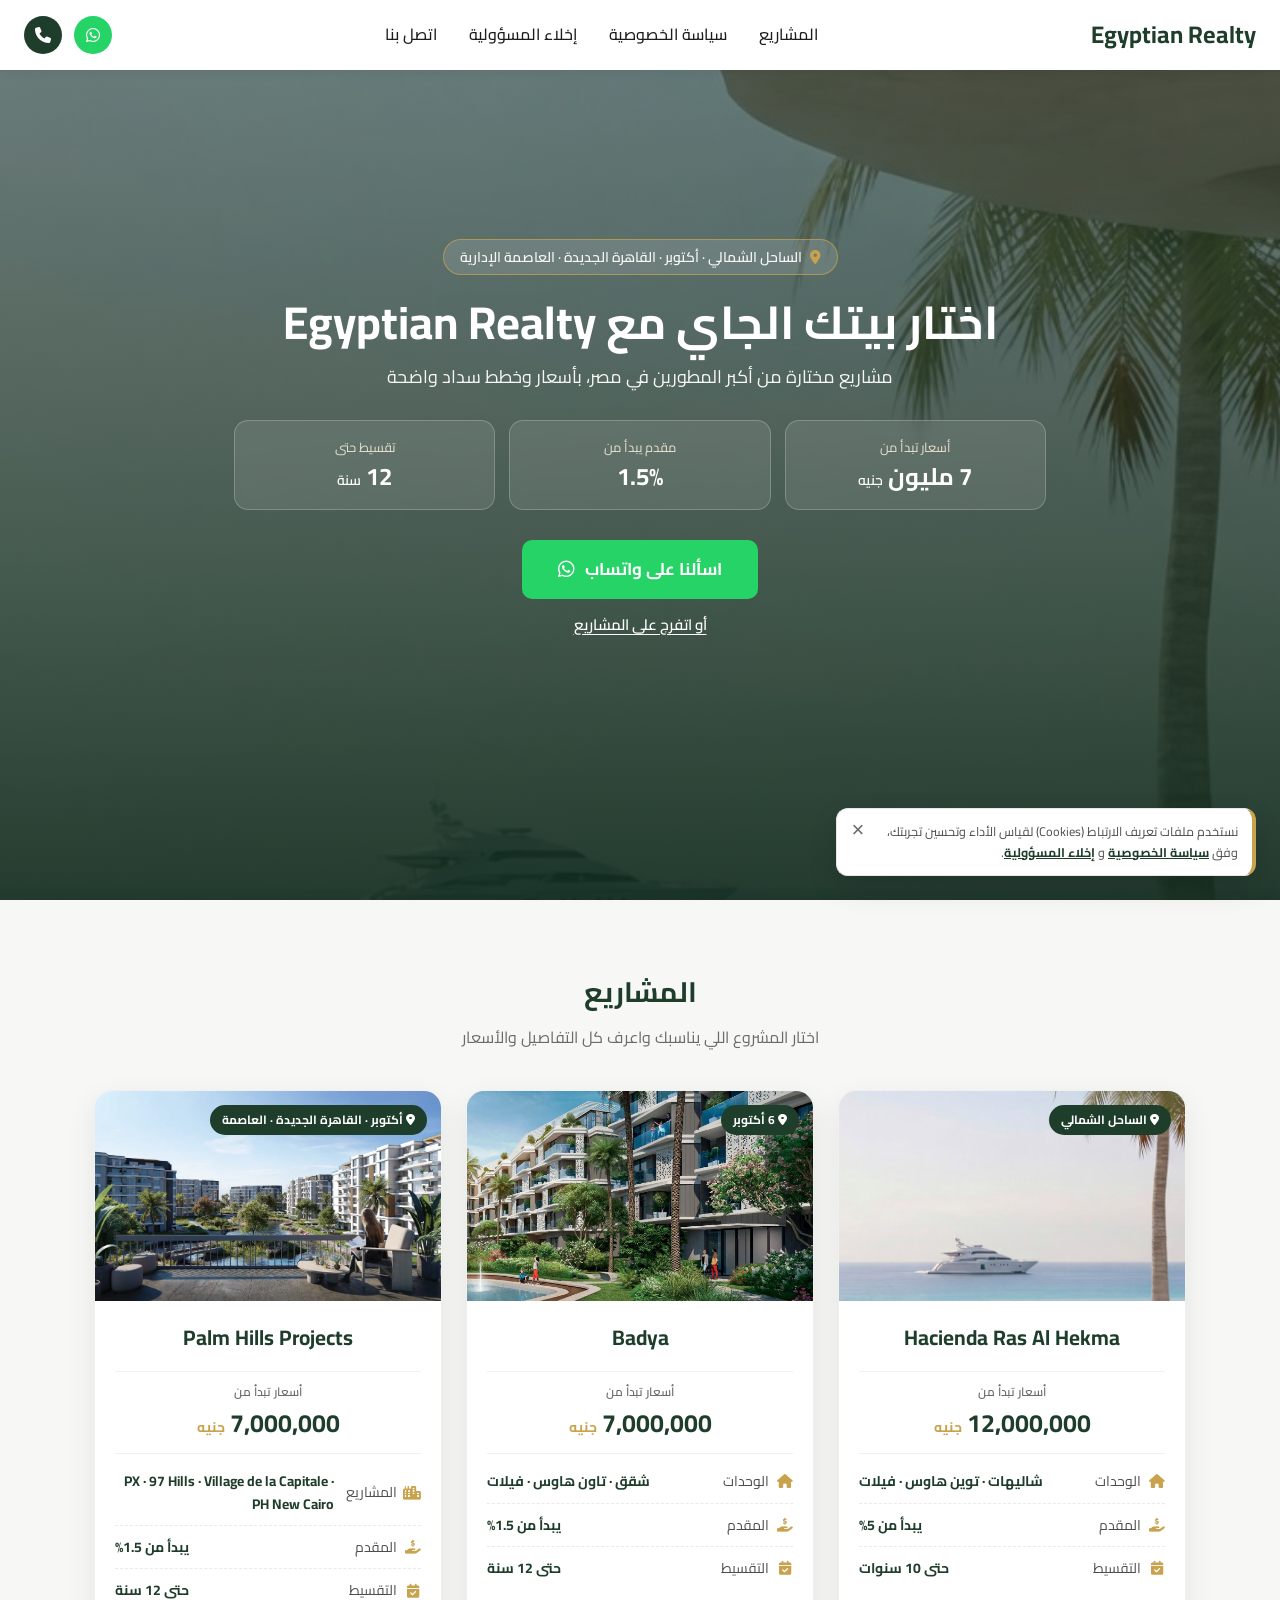
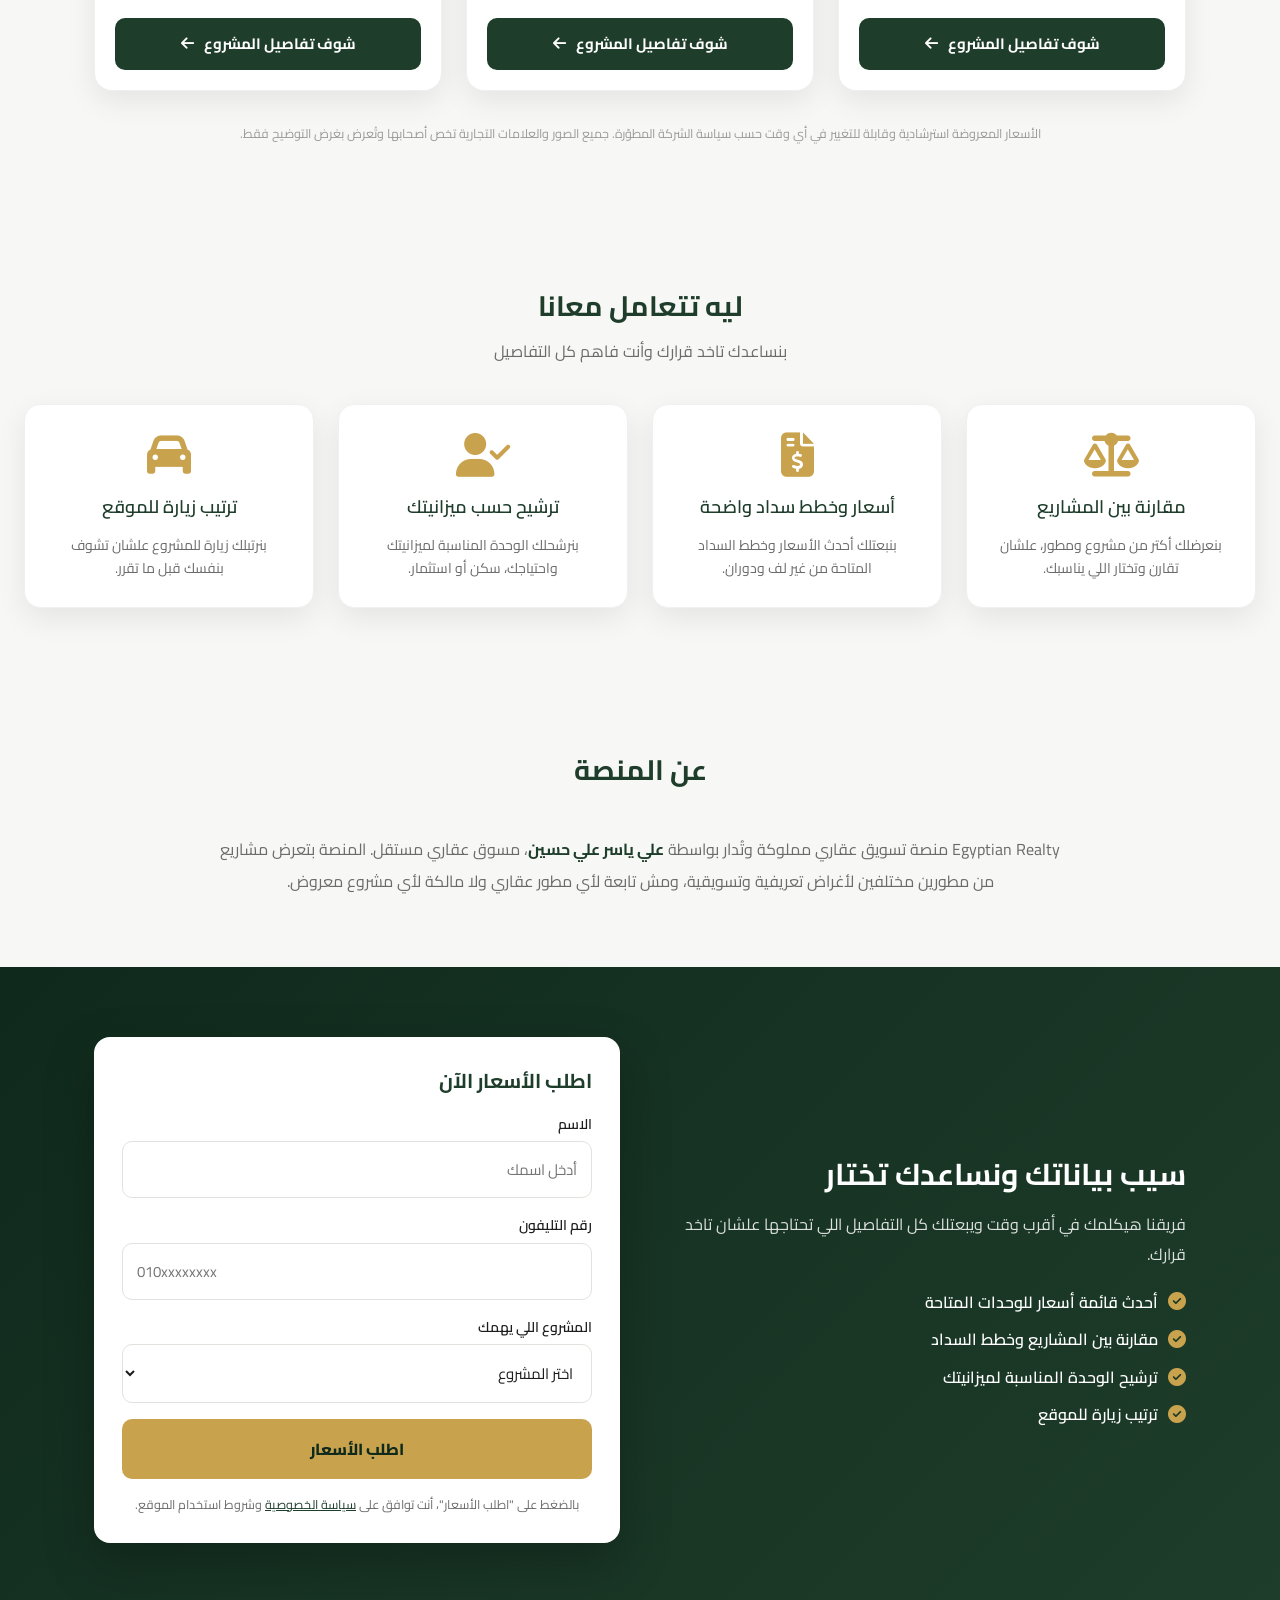
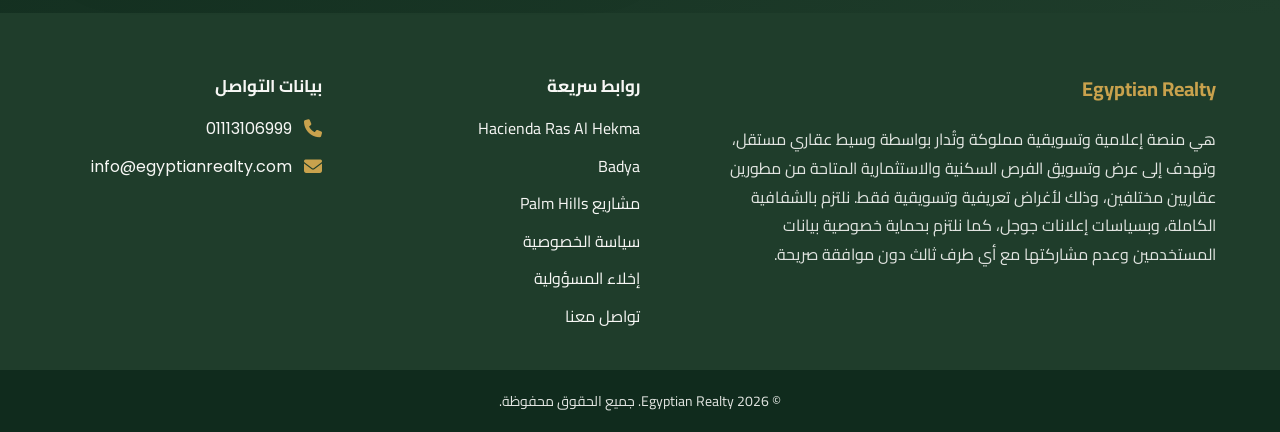
==== commit d409defc: "Add home hub page, lead forms, and Badya info sections - Turn index.html into a general hub linking " ====
--- a/index.html
+++ b/index.html
@@ -2,9 +2,9 @@
 <html lang="ar" dir="rtl">
 <head>
     <meta charset="UTF-8">
-    <meta name="viewport" content="width=device-width, initial-scale=1.0">
-    <title>هاسيندا رأس الحكمة - Palm Hills | Egyptian Realty</title>
-    <link rel="stylesheet" href="css/style.css">
+    <meta name="viewport" content="width=device-width, initial-scale=1.0, viewport-fit=cover">
+    <title>Egyptian Realty</title>
+    <meta name="description" content="Egyptian Realty - اكتشف أفضل المشاريع العقارية في مصر: Hacienda Ras Al Hekma و Badya ومشاريع Palm Hills، بمقدمات تبدأ من 1.5% وتقسيط حتى 12 سنة.">
     <link rel="preconnect" href="https://fonts.googleapis.com">
     <link rel="preconnect" href="https://fonts.gstatic.com" crossorigin>
     <link href="https://fonts.googleapis.com/css2?family=Cairo:wght@400;600;700&family=Poppins:wght@400;600;700&display=swap" rel="stylesheet">
@@ -16,18 +16,1342 @@
     'https://www.googletagmanager.com/gtm.js?id='+i+dl;f.parentNode.insertBefore(j,f);
     })(window,document,'script','dataLayer','GTM-MX5JVD54');</script>
     <!-- End Google Tag Manager -->
+    <style>
+        /* ========================================
+           Egyptian Realty - الصفحة الرئيسية (دليل المشاريع)
+           نفس هوية صفحات المشاريع بدون الاعتماد على style.css
+           ======================================== */
+        :root {
+            --green: #1F3D2B;
+            --green-dark: #0F2A1C;
+            --gold: #C9A24D;
+            --gold-soft: #FFF8E7;
+            --ink: #1C1C1C;
+            --muted: #6B6B6B;
+            --ground: #F7F7F5;
+            --surface: #FFFFFF;
+            --line: #F0F0F0;
+            --whatsapp: #25D366;
+            --whatsapp-dark: #1FA852;
+            color-scheme: light;
+        }
+
+        * {
+            margin: 0;
+            padding: 0;
+            box-sizing: border-box;
+        }
+
+        html {
+            scroll-behavior: smooth;
+        }
+
+        body {
+            font-family: 'Cairo', 'Poppins', Tahoma, Arial, sans-serif;
+            line-height: 1.6;
+            color: var(--ink);
+            background-color: var(--ground);
+            overflow-x: hidden;
+        }
+
+        img {
+            max-width: 100%;
+        }
+
+        a:focus-visible,
+        button:focus-visible {
+            outline: 3px solid var(--gold);
+            outline-offset: 2px;
+        }
+
+        /* ---------- Header ---------- */
+        header {
+            position: fixed;
+            top: 0;
+            left: 0;
+            right: 0;
+            padding-top: env(safe-area-inset-top, 0px);
+            background-color: var(--surface);
+            box-shadow: 0 2px 10px rgba(0, 0, 0, 0.08);
+            z-index: 1000;
+            transition: transform 0.3s ease;
+        }
+
+        header.hide {
+            transform: translateY(-100%);
+        }
+
+        .navbar {
+            display: flex;
+            justify-content: space-between;
+            align-items: center;
+            padding: 16px 24px;
+            max-width: 1400px;
+            margin: 0 auto;
+        }
+
+        .navbar-logo {
+            font-size: 24px;
+            font-weight: 700;
+            color: var(--green);
+            text-decoration: none;
+        }
+
+        .navbar-menu {
+            display: flex;
+            list-style: none;
+            gap: 32px;
+            align-items: center;
+        }
+
+        .navbar-menu a {
+            color: var(--ink);
+            text-decoration: none;
+            font-weight: 500;
+            transition: color 0.3s ease;
+        }
+
+        .navbar-menu a:hover {
+            color: var(--gold);
+        }
+
+        .navbar-actions,
+        .navbar-contact {
+            display: flex;
+            align-items: center;
+            gap: 12px;
+        }
+
+        .navbar-whatsapp,
+        .navbar-call {
+            display: inline-flex;
+            align-items: center;
+            justify-content: center;
+            width: 38px;
+            height: 38px;
+            border-radius: 50%;
+            color: #FFFFFF;
+            font-size: 16px;
+            text-decoration: none;
+            transition: transform 0.2s ease;
+        }
+
+        .navbar-whatsapp { background-color: var(--whatsapp); }
+        .navbar-call { background-color: var(--green); }
+
+        .navbar-whatsapp:hover,
+        .navbar-call:hover {
+            transform: scale(1.08);
+        }
+
+        .hamburger {
+            display: none;
+            flex-direction: column;
+            cursor: pointer;
+            gap: 6px;
+            background: none;
+            border: 0;
+            padding: 4px;
+        }
+
+        .hamburger span {
+            width: 25px;
+            height: 3px;
+            background-color: var(--green);
+            border-radius: 3px;
+            transition: all 0.3s ease;
+        }
+
+        .hamburger.active span:nth-child(1) { transform: rotate(45deg) translate(6px, 6px); }
+        .hamburger.active span:nth-child(2) { opacity: 0; }
+        .hamburger.active span:nth-child(3) { transform: rotate(-45deg) translate(7px, -7px); }
+
+        .menu-overlay {
+            display: none;
+            position: fixed;
+            inset: 0;
+            background-color: rgba(0, 0, 0, 0.5);
+            z-index: 999;
+        }
+
+        .menu-overlay.active {
+            display: block;
+        }
+
+        main {
+            margin-top: calc(70px + env(safe-area-inset-top, 0px));
+        }
+
+        section {
+            padding: 70px 0;
+        }
+
+        .section-header {
+            text-align: center;
+            margin-bottom: 40px;
+            padding: 0 16px;
+        }
+
+        .section-header h2 {
+            font-size: 28px;
+            color: var(--green);
+            margin-bottom: 10px;
+        }
+
+        .section-header p {
+            color: var(--muted);
+            font-size: 16px;
+        }
+
+        /* ---------- Buttons ---------- */
+        .btn-whatsapp {
+            display: inline-flex;
+            align-items: center;
+            justify-content: center;
+            gap: 10px;
+            background: var(--whatsapp);
+            color: #FFFFFF;
+            border-radius: 10px;
+            padding: 14px 28px;
+            font-family: inherit;
+            font-weight: 700;
+            font-size: 15px;
+            text-decoration: none;
+            transition: background-color 0.3s ease;
+            animation: btn-whatsapp-pulse 2.4s ease-in-out infinite;
+        }
+
+        .btn-whatsapp:hover {
+            background: var(--whatsapp-dark);
+            animation-play-state: paused;
+        }
+
+        .btn-whatsapp i {
+            font-size: 19px;
+        }
+
+        @keyframes btn-whatsapp-pulse {
+            0%, 100% { box-shadow: 0 0 0 0 rgba(37, 211, 102, 0.45); }
+            50% { box-shadow: 0 0 0 9px rgba(37, 211, 102, 0); }
+        }
+
+        /* ---------- Hero ---------- */
+        .hero {
+            position: relative;
+            min-height: calc(100vh - 70px);
+            min-height: calc(100svh - 70px);
+            display: flex;
+            align-items: center;
+            background-image: url('assets/view1.jpg');
+            background-size: cover;
+            background-position: center 30%;
+            padding: 0;
+        }
+
+        .hero-overlay {
+            position: absolute;
+            inset: 0;
+            background: linear-gradient(180deg, rgba(15, 42, 28, 0.55) 0%, rgba(15, 42, 28, 0.75) 60%, rgba(15, 42, 28, 0.9) 100%);
+        }
+
+        /* المساحة السفلية فاضية علشان إشعار الكوكيز ميغطيش أي حاجة */
+        .hero-content {
+            position: relative;
+            z-index: 1;
+            width: 100%;
+            max-width: 860px;
+            margin: 0 auto;
+            padding: 56px 24px 150px;
+            color: #FFFFFF;
+            text-align: center;
+        }
+
+        .hero-badge {
+            display: inline-flex;
+            align-items: center;
+            gap: 8px;
+            background: rgba(255, 255, 255, 0.12);
+            border: 1px solid rgba(201, 162, 77, 0.7);
+            color: var(--ground);
+            font-size: 14px;
+            font-weight: 600;
+            padding: 6px 16px;
+            border-radius: 999px;
+            margin-bottom: 18px;
+        }
+
+        .hero-badge i {
+            color: var(--gold);
+        }
+
+        .hero-title {
+            font-size: 46px;
+            font-weight: 700;
+            line-height: 1.3;
+            margin-bottom: 10px;
+            text-wrap: balance;
+        }
+
+        .hero-description {
+            font-size: 18px;
+            color: var(--ground);
+            margin-bottom: 28px;
+        }
+
+        .hero-stats {
+            display: grid;
+            grid-template-columns: repeat(3, minmax(0, 1fr));
+            gap: 14px;
+            margin-bottom: 30px;
+        }
+
+        .hero-stat {
+            background: rgba(255, 255, 255, 0.1);
+            border: 1px solid rgba(255, 255, 255, 0.22);
+            border-radius: 14px;
+            padding: 16px 10px;
+            backdrop-filter: blur(4px);
+        }
+
+        .hero-stat-label {
+            display: block;
+            font-size: 13px;
+            color: #E9E2CF;
+            margin-bottom: 4px;
+        }
+
+        .hero-stat-value {
+            display: block;
+            font-size: 24px;
+            font-weight: 700;
+            line-height: 1.3;
+        }
+
+        .hero-stat-value small {
+            font-size: 14px;
+            font-weight: 600;
+        }
+
+        .hero .btn-whatsapp {
+            font-size: 17px;
+            padding: 16px 36px;
+        }
+
+        /* ---------- Units ---------- */
+        .units-grid {
+            display: grid;
+            grid-template-columns: repeat(3, minmax(0, 1fr));
+            gap: 24px;
+            padding: 0 24px;
+            max-width: 1140px;
+            margin: 0 auto;
+        }
+
+        .unit-card {
+            background: var(--surface);
+            border-radius: 18px;
+            overflow: hidden;
+            box-shadow: 0 10px 30px rgba(0, 0, 0, 0.08);
+            border: 1px solid var(--line);
+            display: flex;
+            flex-direction: column;
+            transition: transform 0.3s ease, box-shadow 0.3s ease;
+        }
+
+        .unit-card:hover {
+            transform: translateY(-8px);
+            box-shadow: 0 18px 40px rgba(0, 0, 0, 0.14);
+        }
+
+        .unit-card-media {
+            position: relative;
+            height: 210px;
+            overflow: hidden;
+        }
+
+        .unit-card-media img {
+            width: 100%;
+            height: 100%;
+            object-fit: cover;
+            display: block;
+            transition: transform 0.3s ease;
+        }
+
+        .unit-card:hover .unit-card-media img {
+            transform: scale(1.06);
+        }
+
+        .unit-card-tag {
+            position: absolute;
+            top: 14px;
+            right: 14px;
+            background: var(--green);
+            color: #FFFFFF;
+            font-size: 12px;
+            font-weight: 700;
+            padding: 5px 12px;
+            border-radius: 999px;
+        }
+
+        .unit-card-body {
+            padding: 20px;
+            display: flex;
+            flex-direction: column;
+            gap: 16px;
+            flex: 1;
+        }
+
+        .unit-card-title {
+            font-size: 21px;
+            color: var(--green);
+            text-align: center;
+        }
+
+        .unit-card-price {
+            display: grid;
+            gap: 2px;
+            text-align: center;
+            padding: 10px 2px;
+            border-top: 1px solid var(--line);
+            border-bottom: 1px solid var(--line);
+        }
+
+        .unit-card-price-label {
+            font-size: 12px;
+            font-weight: 600;
+            color: var(--muted);
+        }
+
+        .unit-card-price-value {
+            font-size: 25px;
+            font-weight: 700;
+            color: var(--green);
+            font-variant-numeric: tabular-nums;
+        }
+
+        .unit-card-price-value small {
+            font-size: 14px;
+            color: var(--gold);
+        }
+
+        .unit-card-specs {
+            list-style: none;
+            display: grid;
+            gap: 10px;
+        }
+
+        .unit-card-specs li {
+            display: flex;
+            align-items: center;
+            justify-content: space-between;
+            gap: 12px;
+            font-size: 14px;
+            color: #4D4D4D;
+            padding-bottom: 10px;
+            border-bottom: 1px dashed #EAEAEA;
+        }
+
+        .unit-card-specs li:last-child {
+            border-bottom: 0;
+            padding-bottom: 0;
+        }
+
+        .unit-card-specs li span {
+            display: inline-flex;
+            align-items: center;
+            gap: 8px;
+        }
+
+        .unit-card-specs i {
+            color: var(--gold);
+            width: 16px;
+            text-align: center;
+        }
+
+        .unit-card-specs strong {
+            color: var(--green);
+        }
+
+        .unit-card-actions {
+            margin-top: auto;
+            display: flex;
+            gap: 10px;
+        }
+
+        .unit-card-actions .btn-whatsapp {
+            flex: 1 1 auto;
+            min-width: 0;
+            padding: 13px 12px;
+            gap: 8px;
+            font-size: 14px;
+            white-space: nowrap;
+        }
+
+        .unit-card-actions .btn-whatsapp i {
+            font-size: 17px;
+        }
+
+        .btn-call {
+            flex: 0 0 auto;
+            display: inline-flex;
+            align-items: center;
+            justify-content: center;
+            width: 50px;
+            border: 1.5px solid var(--green);
+            border-radius: 10px;
+            background: transparent;
+            color: var(--green);
+            font-family: inherit;
+            font-weight: 700;
+            font-size: 14px;
+            text-decoration: none;
+            white-space: nowrap;
+            transition: background 0.2s ease, color 0.2s ease;
+        }
+
+        .btn-call i {
+            font-size: 17px;
+        }
+
+        .btn-call:hover {
+            background: var(--green);
+            color: #FFFFFF;
+        }
+
+        .units-disclaimer {
+            max-width: 900px;
+            margin: 32px auto 0;
+            padding: 0 24px;
+            font-size: 12.5px;
+            color: #9A9A9A;
+            text-align: center;
+            line-height: 1.7;
+        }
+
+        /* ---------- Why Badya ---------- */
+        .why-grid {
+            display: grid;
+            grid-template-columns: repeat(4, minmax(0, 1fr));
+            gap: 24px;
+            padding: 0 24px;
+            max-width: 1320px;
+            margin: 0 auto;
+        }
+
+        .why-item {
+            background: var(--surface);
+            border-radius: 16px;
+            box-shadow: 0 10px 30px rgba(0, 0, 0, 0.08);
+            padding: 28px;
+            text-align: center;
+            border: 1px solid var(--line);
+            transition: transform 0.3s ease, box-shadow 0.3s ease;
+        }
+
+        .why-item:hover {
+            transform: translateY(-8px);
+            box-shadow: 0 15px 40px rgba(0, 0, 0, 0.12);
+        }
+
+        .why-icon {
+            font-size: 44px;
+            color: var(--gold);
+            margin-bottom: 16px;
+        }
+
+        .why-item h3 {
+            color: var(--green);
+            font-weight: 600;
+            font-size: 18px;
+            margin-bottom: 12px;
+        }
+
+        .why-item p {
+            color: var(--muted);
+            font-size: 14px;
+        }
+
+        /* ---------- Gallery ---------- */
+        .gallery-grid {
+            display: grid;
+            grid-template-columns: repeat(4, minmax(0, 1fr));
+            gap: 16px;
+            padding: 0 24px;
+            max-width: 1100px;
+            margin: 0 auto;
+        }
+
+        .gallery-item {
+            overflow: hidden;
+            border-radius: 12px;
+            aspect-ratio: 4 / 3;
+            max-width: 100%;
+            box-shadow: 0 5px 20px rgba(0, 0, 0, 0.1);
+            cursor: pointer;
+            border: 0;
+            padding: 0;
+            background: none;
+        }
+
+        .gallery-item img {
+            width: 100%;
+            height: 100%;
+            object-fit: cover;
+            display: block;
+            transition: transform 0.3s ease;
+        }
+
+        .gallery-item:hover img {
+            transform: scale(1.08);
+        }
+
+        /* ---------- Lightbox ---------- */
+        .lightbox {
+            display: none;
+            position: fixed;
+            inset: 0;
+            background-color: rgba(0, 0, 0, 0.95);
+            z-index: 2000;
+            align-items: center;
+            justify-content: center;
+        }
+
+        .lightbox.active {
+            display: flex;
+        }
+
+        .lightbox-image {
+            max-width: 90%;
+            max-height: 90%;
+            object-fit: contain;
+            border-radius: 8px;
+        }
+
+        .lightbox-close,
+        .lightbox-prev,
+        .lightbox-next {
+            position: absolute;
+            color: #FFFFFF;
+            background: none;
+            border: 0;
+            font-size: 32px;
+            font-weight: bold;
+            padding: 12px 16px;
+            cursor: pointer;
+        }
+
+        .lightbox-close { top: 16px; right: 20px; font-size: 40px; }
+        .lightbox-prev { top: 50%; left: 12px; transform: translateY(-50%); }
+        .lightbox-next { top: 50%; right: 12px; transform: translateY(-50%); }
+
+        .lightbox-close:hover,
+        .lightbox-prev:hover,
+        .lightbox-next:hover {
+            color: var(--gold);
+        }
+
+        /* ---------- Cookie notice ---------- */
+        .cookie-popup {
+            position: fixed;
+            right: 24px;
+            bottom: calc(24px + env(safe-area-inset-bottom, 0px));
+            width: min(420px, calc(100% - 32px));
+            background: var(--surface);
+            border: 1px solid #E7E7E7;
+            border-inline-start: 4px solid var(--gold);
+            border-radius: 12px;
+            box-shadow: 0 12px 30px rgba(0, 0, 0, 0.12);
+            padding: 12px 14px 12px 40px;
+            z-index: 1100;
+            opacity: 0;
+            visibility: hidden;
+            transform: translateY(16px);
+            transition: opacity 0.25s ease, transform 0.25s ease, visibility 0.25s ease;
+        }
+
+        .cookie-popup.active {
+            opacity: 1;
+            visibility: visible;
+            transform: translateY(0);
+        }
+
+        .cookie-popup p {
+            font-size: 12.5px;
+            line-height: 1.7;
+            color: #4D4D4D;
+        }
+
+        .cookie-popup a {
+            color: var(--green);
+            font-weight: 700;
+        }
+
+        .cookie-popup-close {
+            position: absolute;
+            top: 6px;
+            left: 6px;
+            border: 0;
+            background: transparent;
+            color: var(--muted);
+            width: 30px;
+            height: 30px;
+            border-radius: 50%;
+            font-size: 22px;
+            line-height: 1;
+            cursor: pointer;
+        }
+
+        /* ---------- Footer ---------- */
+        footer {
+            background-color: var(--green);
+            color: var(--ground);
+            padding: 60px 0 0;
+        }
+
+        .footer-container {
+            max-width: 1200px;
+            margin: 0 auto 40px;
+            padding: 0 24px;
+            display: grid;
+            grid-template-columns: 2fr 1fr 1fr;
+            gap: 60px;
+        }
+
+        .footer-about h3 {
+            font-size: 20px;
+            color: var(--gold);
+            margin-bottom: 20px;
+        }
+
+        .footer-links h4,
+        .footer-contact h4 {
+            font-size: 17px;
+            margin-bottom: 16px;
+        }
+
+        .footer-about p {
+            line-height: 1.8;
+            opacity: 0.9;
+        }
+
+        .footer-links ul,
+        .footer-contact ul {
+            list-style: none;
+            display: grid;
+            gap: 12px;
+        }
+
+        .footer-contact li {
+            display: flex;
+            align-items: center;
+            gap: 12px;
+            font-family: 'Poppins', sans-serif;
+        }
+
+        .footer-contact i {
+            color: var(--gold);
+            font-size: 18px;
+        }
+
+        footer a {
+            color: var(--ground);
+            text-decoration: none;
+            transition: color 0.3s ease;
+        }
+
+        footer a:hover {
+            color: var(--gold);
+        }
+
+        .footer-bottom {
+            background-color: var(--green-dark);
+            padding: 20px 16px;
+            text-align: center;
+            font-size: 14px;
+            opacity: 0.9;
+        }
+
+        /* ---------- Hero secondary link ---------- */
+        .hero-link {
+            display: inline-block;
+            margin-top: 14px;
+            color: #FFFFFF;
+            font-size: 15px;
+            font-weight: 600;
+            text-decoration: underline;
+            text-underline-offset: 4px;
+        }
+
+        .hero-link:hover {
+            color: var(--gold);
+        }
+
+        /* ---------- Location ---------- */
+        .location-grid {
+            display: grid;
+            grid-template-columns: repeat(2, minmax(0, 1fr));
+            gap: 32px;
+            align-items: stretch;
+            max-width: 1140px;
+            margin: 0 auto;
+            padding: 0 24px;
+        }
+
+        .location-text h3 {
+            color: var(--green);
+            font-size: 21px;
+            margin-bottom: 12px;
+            line-height: 1.6;
+        }
+
+        .location-text > p {
+            color: var(--muted);
+            line-height: 1.9;
+            margin-bottom: 20px;
+        }
+
+        .location-stats {
+            display: grid;
+            grid-template-columns: repeat(2, minmax(0, 1fr));
+            gap: 12px;
+            margin-bottom: 20px;
+        }
+
+        .location-stat {
+            background: var(--gold-soft);
+            border-radius: 12px;
+            padding: 16px;
+            text-align: center;
+        }
+
+        .location-stat-value {
+            display: block;
+            color: var(--green);
+            font-size: 22px;
+            font-weight: 800;
+        }
+
+        .location-stat-label {
+            display: block;
+            color: var(--muted);
+            font-size: 13.5px;
+            margin-top: 4px;
+        }
+
+        .location-points {
+            list-style: none;
+            display: grid;
+            gap: 10px;
+        }
+
+        .location-points li {
+            display: flex;
+            gap: 10px;
+            align-items: flex-start;
+            color: var(--ink);
+            line-height: 1.7;
+        }
+
+        .location-points i {
+            color: var(--gold);
+            margin-top: 6px;
+        }
+
+        .location-media {
+            position: relative;
+            border-radius: 16px;
+            overflow: hidden;
+            min-height: 380px;
+            box-shadow: 0 10px 30px rgba(0, 0, 0, 0.08);
+        }
+
+        .location-media img {
+            position: absolute;
+            inset: 0;
+            width: 100%;
+            height: 100%;
+            object-fit: cover;
+        }
+
+        .location-media-card {
+            position: absolute;
+            right: 16px;
+            left: 16px;
+            bottom: 16px;
+            background: rgba(15, 42, 28, 0.88);
+            color: #FFFFFF;
+            border-radius: 12px;
+            padding: 18px;
+            display: flex;
+            align-items: center;
+            justify-content: space-between;
+            gap: 14px;
+        }
+
+        .location-media-card strong {
+            display: block;
+            font-size: 17px;
+            margin-bottom: 4px;
+        }
+
+        .location-media-card span {
+            font-size: 13.5px;
+            opacity: 0.85;
+        }
+
+        .location-media-card a {
+            flex: 0 0 auto;
+            background: var(--gold);
+            color: var(--green-dark);
+            font-weight: 800;
+            font-size: 14px;
+            padding: 11px 16px;
+            border-radius: 10px;
+            text-decoration: none;
+            white-space: nowrap;
+        }
+
+        /* ---------- Amenities ---------- */
+        .amenities-grid {
+            grid-template-columns: repeat(3, minmax(0, 1fr));
+            max-width: 1140px;
+        }
+
+        .section-cta {
+            text-align: center;
+            margin-top: 36px;
+            padding: 0 16px;
+        }
+
+        /* ---------- Lead form ---------- */
+        .lead {
+            background: linear-gradient(135deg, var(--green-dark), var(--green));
+            color: #FFFFFF;
+        }
+
+        .lead-grid {
+            display: grid;
+            grid-template-columns: repeat(2, minmax(0, 1fr));
+            gap: 40px;
+            align-items: center;
+            max-width: 1140px;
+            margin: 0 auto;
+            padding: 0 24px;
+        }
+
+        .lead-text h2 {
+            font-size: 30px;
+            margin-bottom: 12px;
+            line-height: 1.5;
+        }
+
+        .lead-text > p {
+            opacity: 0.85;
+            line-height: 1.9;
+            margin-bottom: 20px;
+        }
+
+        .lead-benefits {
+            list-style: none;
+            display: grid;
+            gap: 12px;
+        }
+
+        .lead-benefits li {
+            display: flex;
+            gap: 10px;
+            align-items: center;
+            font-weight: 600;
+        }
+
+        .lead-benefits i {
+            color: var(--gold);
+            font-size: 18px;
+        }
+
+        .lead-form {
+            background: var(--surface);
+            color: var(--ink);
+            border-radius: 16px;
+            padding: 28px;
+            box-shadow: 0 20px 50px rgba(0, 0, 0, 0.25);
+            display: grid;
+            gap: 16px;
+        }
+
+        .lead-form h3 {
+            color: var(--green);
+            font-size: 20px;
+        }
+
+        .lead-form label {
+            display: block;
+            font-size: 14px;
+            font-weight: 600;
+            margin-bottom: 6px;
+        }
+
+        .lead-form input,
+        .lead-form select {
+            width: 100%;
+            padding: 13px 14px;
+            border: 1.5px solid #E2E2DE;
+            border-radius: 10px;
+            font-family: inherit;
+            font-size: 15px;
+            background: #FFFFFF;
+            color: var(--ink);
+        }
+
+        .lead-form input:focus,
+        .lead-form select:focus {
+            outline: none;
+            border-color: var(--gold);
+        }
+
+        .lead-submit {
+            width: 100%;
+            padding: 15px;
+            border: 0;
+            border-radius: 10px;
+            background: var(--gold);
+            color: var(--green-dark);
+            font-family: inherit;
+            font-size: 16px;
+            font-weight: 800;
+            cursor: pointer;
+            transition: filter 0.2s ease;
+        }
+
+        .lead-submit:hover {
+            filter: brightness(1.07);
+        }
+
+        .lead-submit:disabled {
+            opacity: 0.75;
+            cursor: wait;
+        }
+
+        .lead-terms {
+            font-size: 12.5px;
+            color: var(--muted);
+            text-align: center;
+        }
+
+        .lead-terms a {
+            color: var(--green);
+        }
+
+        .lead-error {
+            background: #FDECEC;
+            color: #A12626;
+            border-radius: 10px;
+            padding: 10px 12px;
+            font-size: 13.5px;
+            text-align: center;
+            line-height: 1.7;
+        }
+
+        .lead-error a {
+            color: #A12626;
+            font-weight: 700;
+        }
+
+        .lead-error[hidden] {
+            display: none;
+        }
+
+        /* ---------- FAQ ---------- */
+        .faq-list {
+            max-width: 820px;
+            margin: 0 auto;
+            padding: 0 24px;
+            display: grid;
+            gap: 12px;
+        }
+
+        .faq-item {
+            background: var(--surface);
+            border: 1px solid var(--line);
+            border-radius: 12px;
+            box-shadow: 0 6px 20px rgba(0, 0, 0, 0.05);
+        }
+
+        .faq-item summary {
+            cursor: pointer;
+            list-style: none;
+            padding: 18px 20px;
+            font-weight: 700;
+            color: var(--green);
+            display: flex;
+            justify-content: space-between;
+            gap: 12px;
+            align-items: center;
+        }
+
+        .faq-item summary::-webkit-details-marker {
+            display: none;
+        }
+
+        .faq-item summary::after {
+            content: "+";
+            color: var(--gold);
+            font-size: 22px;
+            line-height: 1;
+        }
+
+        .faq-item[open] summary::after {
+            content: "\2212";
+        }
+
+        .faq-item p {
+            padding: 0 20px 18px;
+            color: var(--muted);
+            line-height: 1.9;
+        }
+
+        @media (max-width: 900px) {
+            .location-grid,
+            .lead-grid {
+                grid-template-columns: 1fr;
+            }
+
+            .location-media {
+                min-height: 340px;
+            }
+        }
+
+        @media (max-width: 600px) {
+            .location-grid,
+            .lead-grid,
+            .faq-list {
+                padding: 0 16px;
+            }
+
+            .lead-text h2 {
+                font-size: 24px;
+            }
+
+            .lead-form {
+                padding: 22px 18px;
+            }
+
+            .location-media-card {
+                flex-direction: column;
+                align-items: stretch;
+                text-align: center;
+            }
+
+            .location-media-card a {
+                text-align: center;
+            }
+        }
+
+        /* ---------- Responsive ---------- */
+        @media (max-width: 1024px) {
+            .units-grid,
+            .why-grid,
+            .gallery-grid {
+                grid-template-columns: repeat(2, minmax(0, 1fr));
+            }
+        }
+
+        @media (max-width: 768px) {
+            .navbar {
+                padding: 12px 16px;
+            }
+
+            .navbar-logo {
+                font-size: 20px;
+            }
+
+            .navbar-menu {
+                position: fixed;
+                left: 0;
+                top: calc(60px + env(safe-area-inset-top, 0px));
+                width: 100%;
+                flex-direction: column;
+                align-items: stretch;
+                background-color: var(--surface);
+                gap: 0;
+                max-height: 0;
+                overflow: hidden;
+                transition: max-height 0.3s ease;
+                box-shadow: 0 8px 20px rgba(0, 0, 0, 0.1);
+            }
+
+            .navbar-menu.active {
+                max-height: 300px;
+            }
+
+            .navbar-menu a {
+                display: block;
+                padding: 20px 16px;
+                border-bottom: 1px solid var(--ground);
+            }
+
+            .hamburger {
+                display: flex;
+            }
+
+            .navbar-whatsapp,
+            .navbar-call {
+                width: 34px;
+                height: 34px;
+                font-size: 14px;
+            }
+
+            main {
+                margin-top: calc(60px + env(safe-area-inset-top, 0px));
+            }
+
+            section {
+                padding: 56px 0;
+            }
+
+            .hero {
+                min-height: calc(100vh - 60px);
+                min-height: calc(100svh - 60px);
+            }
+
+            .hero-content {
+                padding: 40px 16px 140px;
+            }
+
+            .hero-title {
+                font-size: 32px;
+            }
+
+            .hero-description {
+                font-size: 16px;
+            }
+
+            .hero-stats {
+                gap: 8px;
+            }
+
+            .hero-stat {
+                padding: 12px 6px;
+            }
+
+            .hero-stat-label {
+                font-size: 11.5px;
+            }
+
+            .hero-stat-value {
+                font-size: 18px;
+            }
+
+            .hero-stat-value small {
+                font-size: 11px;
+            }
+
+            .hero .btn-whatsapp {
+                width: 100%;
+            }
+
+            .units-grid,
+            .why-grid,
+            .gallery-grid {
+                padding: 0 16px;
+                gap: 16px;
+            }
+
+            .cookie-popup {
+                right: 16px;
+                bottom: calc(16px + env(safe-area-inset-bottom, 0px));
+            }
+
+            .footer-container {
+                grid-template-columns: 1fr;
+                gap: 32px;
+                padding: 0 16px;
+            }
+        }
+
+        @media (max-width: 600px) {
+            .units-grid,
+            .why-grid {
+                grid-template-columns: 1fr;
+            }
+
+            .gallery-grid {
+                gap: 10px;
+            }
+
+            .units-grid {
+                max-width: 480px;
+            }
+        }
+
+        @media (max-width: 380px) {
+            .hero-title {
+                font-size: 27px;
+            }
+
+            .hero-stat-value {
+                font-size: 16px;
+            }
+        }
+
+        @media (prefers-reduced-motion: reduce) {
+            .btn-whatsapp { animation: none; }
+            .unit-card, .why-item, .unit-card-media img, .gallery-item img { transition: none; }
+        }
+
+        /* ---------- Home page ---------- */
+        a.unit-card-media {
+            display: block;
+        }
+
+        .btn-project {
+            display: inline-flex;
+            align-items: center;
+            justify-content: center;
+            gap: 10px;
+            width: 100%;
+            padding: 14px 16px;
+            border-radius: 10px;
+            background: var(--green);
+            color: #FFFFFF;
+            font-weight: 700;
+            font-size: 15px;
+            text-decoration: none;
+            white-space: nowrap;
+            transition: background 0.2s ease;
+        }
+
+        .btn-project:hover {
+            background: var(--green-dark);
+        }
+
+        .about-box {
+            max-width: 900px;
+            margin: 0 auto;
+            padding: 0 24px;
+            text-align: center;
+            color: var(--muted);
+            line-height: 2;
+            font-size: 16px;
+        }
+
+        .about-box strong {
+            color: var(--green);
+        }
+    </style>
 </head>
 <body>
     <!-- Google Tag Manager (noscript) -->
     <noscript><iframe src="https://www.googletagmanager.com/ns.html?id=GTM-MX5JVD54"
     height="0" width="0" style="display:none;visibility:hidden"></iframe></noscript>
     <!-- End Google Tag Manager (noscript) -->
-    <!-- Header/Navigation -->
+
     <header>
         <nav class="navbar">
             <a href="index.html" class="navbar-logo">Egyptian Realty</a>
-            
+
             <ul class="navbar-menu">
+                <li><a href="#projects">المشاريع</a></li>
                 <li><a href="privacy.html">سياسة الخصوصية</a></li>
                 <li><a href="disclaimer.html">إخلاء المسؤولية</a></li>
                 <li><a href="contact.html">اتصل بنا</a></li>
@@ -35,7 +1359,7 @@
 
             <div class="navbar-actions">
                 <div class="navbar-contact">
-                    <a class="navbar-whatsapp" href="https://wa.me/201113106999?text=I'm%20interested%20in%20Hacienda%20Ras%20Al%20Hekma%20Prices" target="_blank" rel="noopener" aria-label="تواصل عبر واتساب">
+                    <a class="navbar-whatsapp" href="https://wa.me/201113106999?text=I'm%20interested%20in%20your%20projects" target="_blank" rel="noopener" aria-label="تواصل عبر واتساب">
                         <i class="fa-brands fa-whatsapp"></i>
                     </a>
                     <a class="navbar-call" href="tel:+201113106999" aria-label="اتصل بنا">
@@ -43,363 +1367,220 @@
                     </a>
                 </div>
 
-                <div class="hamburger">
+                <button type="button" class="hamburger" aria-label="القائمة">
                     <span></span>
                     <span></span>
                     <span></span>
-                </div>
+                </button>
             </div>
         </nav>
     </header>
 
     <div class="menu-overlay"></div>
 
-    <!-- Main Content -->
     <main>
+        <!-- Hero -->
         <section class="hero">
             <div class="hero-overlay"></div>
             <div class="hero-content">
-                <h1 class="hero-title">امتلك وحدتك في <span dir="ltr">Hacienda Ras Al Hekma</span></h1>
-                <p class="hero-description" dir="ltr">Palm Hills</p>
-                <div class="hero-details">
-                    <p>مقدم يبدأ من 5%، وقسط يصل حتى 10 سنوات</p>
-                    <p>وحدات بالكامل التشطيب</p>
-                    <p>أسعار تبدأ من 12,000,000 جنيه</p>
+                <span class="hero-badge"><i class="fa-solid fa-location-dot"></i> الساحل الشمالي · أكتوبر · القاهرة الجديدة · العاصمة الإدارية</span>
+                <h1 class="hero-title">اختار بيتك الجاي مع <span dir="ltr">Egyptian Realty</span></h1>
+                <p class="hero-description">مشاريع مختارة من أكبر المطورين في مصر، بأسعار وخطط سداد واضحة</p>
+
+                <div class="hero-stats">
+                    <div class="hero-stat">
+                        <span class="hero-stat-label">أسعار تبدأ من</span>
+                        <span class="hero-stat-value">7 مليون <small>جنيه</small></span>
+                    </div>
+                    <div class="hero-stat">
+                        <span class="hero-stat-label">مقدم يبدأ من</span>
+                        <span class="hero-stat-value">1.5%</span>
+                    </div>
+                    <div class="hero-stat">
+                        <span class="hero-stat-label">تقسيط حتى</span>
+                        <span class="hero-stat-value">12 <small>سنة</small></span>
+                    </div>
                 </div>
-                <div class="hero-actions">
-                    <button type="button" class="btn-primary hero-cta-btn">تفاصيل أكثر</button>
-                    <a class="btn-primary btn-whatsapp hero-cta-whatsapp" href="https://wa.me/201113106999?text=I'm%20interested%20in%20Hacienda%20Ras%20Al%20Hekma%20Prices" target="_blank" rel="noopener">
-                        تفاصيل أكثر <i class="fa-brands fa-whatsapp"></i>
-                    </a>
-                </div>
+
+                <a class="btn-whatsapp" href="https://wa.me/201113106999?text=I'm%20interested%20in%20your%20projects" target="_blank" rel="noopener">
+                    اسألنا على واتساب <i class="fa-brands fa-whatsapp"></i>
+                </a>
+                <br>
+                <a class="hero-link" href="#projects">أو اتفرج على المشاريع</a>
             </div>
         </section>
 
+        <!-- Projects -->
         <section class="projects" id="projects">
             <div class="section-header">
-                <h2>الوحدات المتاحة</h2>
-                <p>تشكيلة متنوعة من الوحدات في مشروع <span dir="ltr">Hacienda Ras Al Hekma</span> - كل الوحدات Fully Finished (تشطيب كامل) مع تكييفات وخزائن مطبخ.</p>
+                <h2>المشاريع</h2>
+                <p>اختار المشروع اللي يناسبك واعرف كل التفاصيل والأسعار</p>
             </div>
             <div class="units-grid">
+                <!-- لإضافة مشروع جديد: انسخ بلوك <article> كامل وغيّر الرابط والصورة والبيانات -->
                 <article class="unit-card">
-                    <div class="unit-card-media">
-                        <img src="assets/chalet.jpg" alt="شاليهات مشروع Hacienda Ras Al Hekma">
-                    </div>
+                    <a class="unit-card-media" href="hacienda-ras-al-hekma.html">
+                        <img src="assets/view1.jpg" alt="مسبح لا نهائي يطل على البحر في Hacienda Ras Al Hekma" loading="lazy">
+                        <span class="unit-card-tag"><i class="fa-solid fa-location-dot"></i> الساحل الشمالي</span>
+                    </a>
                     <div class="unit-card-body">
-                        <h3 class="unit-card-title" dir="ltr">Chalets</h3>
-                        <div class="unit-card-terms">
-                            <span><i class="fa-solid fa-hand-holding-dollar"></i> مقدم 5%</span>
-                            <span><i class="fa-solid fa-calendar-check"></i> تقسيط حتى 10 سنين</span>
-                        </div>
-                        <p class="unit-card-price">أسعار تبدأ من 12,000,000 جنيه</p>
-                        <p class="unit-card-feature"><i class="fa-solid fa-circle-check"></i> تشطيب كامل مع تكييفات وخزائن مطبخ</p>
+                        <h3 class="unit-card-title" dir="ltr">Hacienda Ras Al Hekma</h3>
+                        <p class="unit-card-price">
+                            <span class="unit-card-price-label">أسعار تبدأ من</span>
+                            <span class="unit-card-price-value">12,000,000 <small>جنيه</small></span>
+                        </p>
+                        <ul class="unit-card-specs">
+                            <li><span><i class="fa-solid fa-house"></i> الوحدات</span> <strong>شاليهات · توين هاوس · فيلات</strong></li>
+                            <li><span><i class="fa-solid fa-hand-holding-dollar"></i> المقدم</span> <strong>يبدأ من 5%</strong></li>
+                            <li><span><i class="fa-solid fa-calendar-check"></i> التقسيط</span> <strong>حتى 10 سنوات</strong></li>
+                        </ul>
                         <div class="unit-card-actions">
-                            <a class="btn-primary btn-whatsapp" href="https://wa.me/201113106999?text=I'm%20interested%20in%20Hacienda%20Ras%20Al%20Hekma%20-%20Chalets%20Prices" target="_blank" rel="noopener">
-                                تفاصيل أكثر <i class="fa-brands fa-whatsapp"></i>
-                            </a>
-                            <button type="button" class="btn-outline project-inquiry-btn" data-project="Chalets">اطلب خطة الأسعار</button>
+                            <a class="btn-project" href="hacienda-ras-al-hekma.html">شوف تفاصيل المشروع <i class="fa-solid fa-arrow-left"></i></a>
                         </div>
                     </div>
                 </article>
 
                 <article class="unit-card">
-                    <div class="unit-card-media">
-                        <img src="assets/twin house.jpg" alt="Twin Houses مشروع Hacienda Ras Al Hekma">
-                    </div>
+                    <a class="unit-card-media" href="badya.html">
+                        <img src="assets/badya/hero.jpg" alt="عمارات سكنية في Badya بأكتوبر" loading="lazy">
+                        <span class="unit-card-tag"><i class="fa-solid fa-location-dot"></i> 6 أكتوبر</span>
+                    </a>
                     <div class="unit-card-body">
-                        <h3 class="unit-card-title" dir="ltr">Twin Houses</h3>
-                        <div class="unit-card-terms">
-                            <span><i class="fa-solid fa-hand-holding-dollar"></i> مقدم 5%</span>
-                            <span><i class="fa-solid fa-calendar-check"></i> تقسيط حتى 10 سنين</span>
-                        </div>
-                        <p class="unit-card-price">أسعار تبدأ من 45,000,000 جنيه</p>
-                        <p class="unit-card-feature"><i class="fa-solid fa-circle-check"></i> تشطيب كامل مع تكييفات وخزائن مطبخ</p>
+                        <h3 class="unit-card-title" dir="ltr">Badya</h3>
+                        <p class="unit-card-price">
+                            <span class="unit-card-price-label">أسعار تبدأ من</span>
+                            <span class="unit-card-price-value">7,000,000 <small>جنيه</small></span>
+                        </p>
+                        <ul class="unit-card-specs">
+                            <li><span><i class="fa-solid fa-house"></i> الوحدات</span> <strong>شقق · تاون هاوس · فيلات</strong></li>
+                            <li><span><i class="fa-solid fa-hand-holding-dollar"></i> المقدم</span> <strong>يبدأ من 1.5%</strong></li>
+                            <li><span><i class="fa-solid fa-calendar-check"></i> التقسيط</span> <strong>حتى 12 سنة</strong></li>
+                        </ul>
                         <div class="unit-card-actions">
-                            <a class="btn-primary btn-whatsapp" href="https://wa.me/201113106999?text=I'm%20interested%20in%20Hacienda%20Ras%20Al%20Hekma%20-%20Twin%20Houses%20Prices" target="_blank" rel="noopener">
-                                تفاصيل أكثر <i class="fa-brands fa-whatsapp"></i>
-                            </a>
-                            <button type="button" class="btn-outline project-inquiry-btn" data-project="Twin Houses">اطلب خطة الأسعار</button>
+                            <a class="btn-project" href="badya.html">شوف تفاصيل المشروع <i class="fa-solid fa-arrow-left"></i></a>
                         </div>
                     </div>
                 </article>
 
                 <article class="unit-card">
-                    <div class="unit-card-media">
-                        <img src="assets/thecrestvillas.jpg" alt="فيلات مشروع Hacienda Ras Al Hekma">
-                    </div>
+                    <a class="unit-card-media" href="palm-hills-projects.html">
+                        <img src="assets/palm-hills-new-cairo/lagoon-view.webp" alt="إطلالة على اللاجون في Palm Hills New Cairo" loading="lazy">
+                        <span class="unit-card-tag"><i class="fa-solid fa-location-dot"></i> أكتوبر · القاهرة الجديدة · العاصمة</span>
+                    </a>
                     <div class="unit-card-body">
-                        <h3 class="unit-card-title" dir="ltr">Villas</h3>
-                        <div class="unit-card-terms">
-                            <span><i class="fa-solid fa-hand-holding-dollar"></i> مقدم 5%</span>
-                            <span><i class="fa-solid fa-calendar-check"></i> تقسيط حتى 8 سنين</span>
-                        </div>
-                        <p class="unit-card-price">أسعار تبدأ من 134,000,000 جنيه</p>
-                        <p class="unit-card-feature"><i class="fa-solid fa-circle-check"></i> تشطيب كامل مع تكييفات وخزائن مطبخ</p>
+                        <h3 class="unit-card-title" dir="ltr">Palm Hills Projects</h3>
+                        <p class="unit-card-price">
+                            <span class="unit-card-price-label">أسعار تبدأ من</span>
+                            <span class="unit-card-price-value">7,000,000 <small>جنيه</small></span>
+                        </p>
+                        <ul class="unit-card-specs">
+                            <li><span><i class="fa-solid fa-city"></i> المشاريع</span> <strong>PX · 97 Hills · Village de la Capitale · PH New Cairo</strong></li>
+                            <li><span><i class="fa-solid fa-hand-holding-dollar"></i> المقدم</span> <strong>يبدأ من 1.5%</strong></li>
+                            <li><span><i class="fa-solid fa-calendar-check"></i> التقسيط</span> <strong>حتى 12 سنة</strong></li>
+                        </ul>
                         <div class="unit-card-actions">
-                            <a class="btn-primary btn-whatsapp" href="https://wa.me/201113106999?text=I'm%20interested%20in%20Hacienda%20Ras%20Al%20Hekma%20-%20Villas%20Prices" target="_blank" rel="noopener">
-                                تفاصيل أكثر <i class="fa-brands fa-whatsapp"></i>
-                            </a>
-                            <button type="button" class="btn-outline project-inquiry-btn" data-project="Villas">اطلب خطة الأسعار</button>
-                        </div>
-                    </div>
-                </article>
-
-                <article class="unit-card">
-                    <div class="unit-card-media">
-                        <img src="assets/seniorchalet.jpg" alt="Senior Chalet مشروع Hacienda Ras Al Hekma">
-                    </div>
-                    <div class="unit-card-body">
-                        <h3 class="unit-card-title" dir="ltr">Senior Chalet</h3>
-                        <div class="unit-card-terms">
-                            <span><i class="fa-solid fa-hand-holding-dollar"></i> مقدم 5%</span>
-                            <span><i class="fa-solid fa-calendar-check"></i> تقسيط حتى 10 سنين</span>
-                        </div>
-                        <p class="unit-card-price">أسعار تبدأ من 23,200,000 جنيه</p>
-                        <p class="unit-card-feature"><i class="fa-solid fa-circle-check"></i> تشطيب كامل مع تكييفات وخزائن مطبخ</p>
-                        <div class="unit-card-actions">
-                            <a class="btn-primary btn-whatsapp" href="https://wa.me/201113106999?text=I'm%20interested%20in%20Hacienda%20Ras%20Al%20Hekma%20-%20Senior%20Chalet%20Prices" target="_blank" rel="noopener">
-                                تفاصيل أكثر <i class="fa-brands fa-whatsapp"></i>
-                            </a>
-                            <button type="button" class="btn-outline project-inquiry-btn" data-project="Senior Chalet">اطلب خطة الأسعار</button>
+                            <a class="btn-project" href="palm-hills-projects.html">شوف تفاصيل المشروع <i class="fa-solid fa-arrow-left"></i></a>
                         </div>
                     </div>
                 </article>
             </div>
-            <p class="units-disclaimer">الأسعار والوحدات المعروضة أعلاه استرشادية وقابلة للتغيير أو التحديث في أي وقت دون إشعار مسبق، حسب سياسة الشركة المطوّرة ومدى توافر الوحدات لديها. جميع الصور والمواد الترويجية تخص <span dir="ltr">Palm Hills Developments</span> وتُعرض بغرض التوضيح فقط.</p>
+            <p class="units-disclaimer">الأسعار المعروضة استرشادية وقابلة للتغيير في أي وقت حسب سياسة الشركة المطوّرة. جميع الصور والعلامات التجارية تخص أصحابها وتُعرض بغرض التوضيح فقط.</p>
         </section>
 
-        <section class="location" id="location">
+        <!-- Why us -->
+        <section class="why-developer" id="why">
             <div class="section-header">
-                <h2>الموقع</h2>
-                <p>الوجهة الأضخم على الساحل الشمالي</p>
+                <h2>ليه تتعامل معانا</h2>
+                <p>بنساعدك تاخد قرارك وأنت فاهم كل التفاصيل</p>
             </div>
-
-            <div class="location-intro">
-                <p>1,400 فدان تطل على 4.8 كم من الواجهة البحرية على مياه المتوسط، في مشروع يعيد تعريف فكرة الإقامة الساحلية على الساحل الشمالي المصري.</p>
-            </div>
-
-            <div class="location-stats">
-                <div class="location-stat">
-                    <span class="location-stat-value">1,400</span>
-                    <span class="location-stat-label">فدان</span>
+            <div class="why-grid">
+                <div class="why-item">
+                    <i class="fa-solid fa-scale-balanced why-icon"></i>
+                    <h3>مقارنة بين المشاريع</h3>
+                    <p>بنعرضلك أكتر من مشروع ومطور، علشان تقارن وتختار اللي يناسبك.</p>
                 </div>
-                <div class="location-stat">
-                    <span class="location-stat-value">4.8 كم</span>
-                    <span class="location-stat-label">واجهة بحرية</span>
+                <div class="why-item">
+                    <i class="fa-solid fa-file-invoice-dollar why-icon"></i>
+                    <h3>أسعار وخطط سداد واضحة</h3>
+                    <p>بنبعتلك أحدث الأسعار وخطط السداد المتاحة من غير لف ودوران.</p>
                 </div>
-                <div class="location-stat">
-                    <span class="location-stat-value">97%</span>
-                    <span class="location-stat-label">وحدات بإطلالة مائية</span>
+                <div class="why-item">
+                    <i class="fa-solid fa-user-check why-icon"></i>
+                    <h3>ترشيح حسب ميزانيتك</h3>
+                    <p>بنرشحلك الوحدة المناسبة لميزانيتك واحتياجك، سكن أو استثمار.</p>
                 </div>
-                <div class="location-stat">
-                    <span class="location-stat-value">84%</span>
-                    <span class="location-stat-label">مساحات خضراء ومائية</span>
-                </div>
-            </div>
-
-            <div class="location-media">
-                <img src="assets/masterplan.jpg" alt="الماستر بلان الخاص بمشروع Hacienda Ras Al Hekma">
-            </div>
-
-            <div class="location-details">
-                <div class="location-details-text">
-                    <h3>في قلب رأس الحكمة، جنب أهم امتداد لـ <span dir="ltr">Palm Hills</span> على الساحل الشمالي</h3>
-                    <p>عند الكيلو 238 من طريق الإسكندرية – مطروح الصحراوي، في قلب رأس الحكمة، واحدة من أسرع مناطق الساحل الشمالي نموًا. الموقع مش بس قريب من أهم معالم المنطقة، هو كمان امتداد طبيعي لمحفظة <span dir="ltr">Palm Hills</span> على الساحل، على بعد دقايق من أشهر كومباوندات المطور.</p>
-                </div>
-                <div class="location-details-media">
-                    <img src="assets/map.jpg" alt="خريطة موقع مشروع Hacienda Ras Al Hekma على الساحل الشمالي عند الكيلو 238">
+                <div class="why-item">
+                    <i class="fa-solid fa-car why-icon"></i>
+                    <h3>ترتيب زيارة للموقع</h3>
+                    <p>بنرتبلك زيارة للمشروع علشان تشوف بنفسك قبل ما تقرر.</p>
                 </div>
             </div>
         </section>
 
-        <section class="why-developer" id="why">
+        <!-- About -->
+        <section class="about" id="about">
             <div class="section-header">
-                <h2>ليه تشترى من بالم هيلز</h2>
-                <p>سواء عايز بيت تسكن فيه او مستثمر عقارى، بالم هيلز هيا الاختيار الأنسب</p>
+                <h2>عن المنصة</h2>
             </div>
-            <div class="why-grid">
-                <div class="why-item">
-                    <i class="fa-solid fa-building-circle-check why-icon"></i>
-                    <h3>مجتمعات سكنية متكاملة</h3>
-                    <p>بالم هيلز بتطوّر مش مجرد وحدات، لكن مجتمعات فيها خدمات، مساحات خضراء، تخطيط ذكي، ومستوى معيشة مستقر على المدى الطويل.</p>
-                </div>
-                <div class="why-item">
-                    <i class="fa-solid fa-map-location-dot why-icon"></i>
-                    <h3>مواقع استراتيجية وأنظمة سداد مرنة</h3>
-                    <p>مشاريع بالم هيلز في مناطق قوية زي القاهرة الجديدة وغرب القاهرة، مع مقدمات منخفضة وخطط سداد طويلة تناسب السكن والاستثمار.</p>
-                </div>
-                <div class="why-item">
-                    <i class="fa-solid fa-chart-line why-icon"></i>
-                    <h3>قيمة استثمارية موثوقة</h3>
-                    <p>المطوّر له سجل تسليم قوي، وطلب مستمر على إعادة البيع والتأجير، وده بيحافظ على قيمة الوحدة بمرور الوقت</p>
-                </div>
+            <div class="about-box">
+                <p><span dir="ltr">Egyptian Realty</span> منصة تسويق عقاري مملوكة وتُدار بواسطة <strong>علي ياسر علي حسين</strong>، مسوق عقاري مستقل. المنصة بتعرض مشاريع من مطورين مختلفين لأغراض تعريفية وتسويقية، ومش تابعة لأي مطور عقاري ولا مالكة لأي مشروع معروض.</p>
             </div>
         </section>
 
-        <section class="gallery" id="gallery">
-            <div class="section-header">
-                <h2>معرض الصور</h2>
-                <p>استمتع بمشاهدة صور من مشروع <span dir="ltr">Hacienda Ras Al Hekma</span></p>
-            </div>
-            <div class="gallery-grid">
-                <div class="gallery-item" onclick="openLightbox(0)">
-                    <img src="assets/view1.jpg" alt="يخت ومسبح لا نهائي يطل على البحر">
+        <!-- Lead form -->
+        <section class="lead" id="contact">
+            <div class="lead-grid">
+                <div class="lead-text">
+                    <h2>سيب بياناتك ونساعدك تختار</h2>
+                    <p>فريقنا هيكلمك في أقرب وقت ويبعتلك كل التفاصيل اللي تحتاجها علشان تاخد قرارك.</p>
+                    <ul class="lead-benefits">
+                        <li><i class="fa-solid fa-circle-check"></i> أحدث قائمة أسعار للوحدات المتاحة</li>
+                        <li><i class="fa-solid fa-circle-check"></i> مقارنة بين المشاريع وخطط السداد</li>
+                        <li><i class="fa-solid fa-circle-check"></i> ترشيح الوحدة المناسبة لميزانيتك</li>
+                        <li><i class="fa-solid fa-circle-check"></i> ترتيب زيارة للموقع</li>
+                    </ul>
                 </div>
-                <div class="gallery-item" onclick="openLightbox(1)">
-                    <img src="assets/view 4.jpg" alt="إطلالة على البحر من الصالة">
-                </div>
-                <div class="gallery-item" onclick="openLightbox(2)">
-                    <img src="assets/beachfrontvilla2.jpg" alt="فيلا على الواجهة البحرية مباشرة">
-                </div>
-                <div class="gallery-item" onclick="openLightbox(3)">
-                    <img src="assets/view 2.jpg" alt="تراس فيلا وحمام سباحة خاص">
-                </div>
-                <div class="gallery-item" onclick="openLightbox(4)">
-                    <img src="assets/bayline villa.jpg" alt="فيلا مستقلة بحديقة ومسبح خاص">
-                </div>
-                <div class="gallery-item" onclick="openLightbox(5)">
-                    <img src="assets/view5.jpg" alt="صالة معيشة تطل على المسبح والبحر">
-                </div>
-                <div class="gallery-item" onclick="openLightbox(6)">
-                    <img src="assets/costal villa.jpg" alt="فيلا ساحلية بتصميم عصري">
-                </div>
-                <div class="gallery-item" onclick="openLightbox(7)">
-                    <img src="assets/view 3.jpg" alt="منطقة جلوس وسفرة خارجية">
-                </div>
-                <div class="gallery-item" onclick="openLightbox(8)">
-                    <img src="assets/twin house 2.jpg" alt="تصميم خارجي لوحدة Twin House">
-                </div>
-                <div class="gallery-item" onclick="openLightbox(9)">
-                    <img src="assets/beachhome.jpg" alt="واجهة مبنى سكني على الساحل">
-                </div>
-                <div class="gallery-item" onclick="openLightbox(10)">
-                    <img src="assets/junior chalet.jpg" alt="تصميم شاليه بطراز أنيق">
-                </div>
-                <div class="gallery-item" onclick="openLightbox(11)">
-                    <img src="assets/view 6.jpg" alt="لمسة معمارية من مشروع Hacienda Ras Al Hekma">
-                </div>
-                <div class="gallery-item" onclick="openLightbox(12)">
-                    <img src="assets/beachhome2.jpg" alt="واجهة سكنية على الواجهة البحرية">
-                </div>
+                <form class="lead-form gsheet-form">
+                    <h3>اطلب الأسعار الآن</h3>
+                    <input type="text" name="_honey" style="display:none" tabindex="-1" autocomplete="off">
+                    <input type="hidden" name="project" value="Home Page">
+                    <input type="hidden" name="gclid" class="gclid-field" value="">
+                    <div>
+                        <label for="lead-name">الاسم</label>
+                        <input id="lead-name" type="text" name="name" placeholder="أدخل اسمك" autocomplete="name" required>
+                    </div>
+                    <div>
+                        <label for="lead-phone">رقم التليفون</label>
+                        <input id="lead-phone" type="tel" name="phone" placeholder="010xxxxxxxx" autocomplete="tel" inputmode="tel" required>
+                    </div>
+                    <div>
+                        <label for="lead-unit">المشروع اللي يهمك</label>
+                        <select id="lead-unit" name="unit_type" required>
+                            <option value="" disabled selected>اختر المشروع</option>
+                            <option value="Hacienda Ras Al Hekma">Hacienda Ras Al Hekma</option>
+                            <option value="Badya">Badya</option>
+                            <option value="Palm Hills Projects">Palm Hills Projects</option>
+                            <option value="استفسار عام">استفسار عام</option>
+                        </select>
+                    </div>
+                    <p class="lead-error" role="alert" hidden>حصلت مشكلة في الإرسال، جرّب تاني أو <a href="https://wa.me/201113106999?text=I'm%20interested%20in%20your%20projects" target="_blank" rel="noopener">كلمنا واتساب</a></p>
+                    <button type="submit" class="lead-submit">اطلب الأسعار</button>
+                    <p class="lead-terms">بالضغط على "اطلب الأسعار"، أنت توافق على <a href="privacy.html">سياسة الخصوصية</a> وشروط استخدام الموقع.</p>
+                </form>
             </div>
         </section>
-
-       <section class="contact" id="contact">
-  <div class="section-header">
-    <h2>تواصل معنا</h2>
-    <p>املأ النموذج وسنتواصل معك في أقرب وقت</p>
-  </div>
-
-  <div class="contact-container">
-    <form class="contact-form gsheet-form">
-
-      <!-- اختياري: ضد السبام -->
-      <input type="text" name="_honey" style="display:none">
-
-      <!-- اسم المشروع ثابت -->
-      <input type="hidden" name="project" value="Hacienda Ras Al Hekma">
-      <!-- gclid (بيتملى تلقائي لو المستخدم جاي من إعلان جوجل) -->
-      <input type="hidden" name="gclid" class="gclid-field" value="">
-
-      <div class="form-group">
-        <label for="contact-name">الاسم</label>
-        <input id="contact-name" type="text" name="name" placeholder="أدخل اسمك" required>
-      </div>
-
-      <div class="form-group">
-        <label for="contact-phone">رقم التليفون</label>
-        <input id="contact-phone" type="tel" name="phone" placeholder="2010xxxxxxxxx" required>
-      </div>
-
-      <div class="form-group">
-        <label for="contact-email">البريد الإلكتروني</label>
-        <input id="contact-email" type="email" name="email" placeholder="example@email.com" required>
-      </div>
-
-      <div class="form-group">
-        <label for="contact-project">اختر نوع الوحدة</label>
-        <select id="contact-project" name="unit_type" required>
-          <option value="" disabled selected>اختر نوع الوحدة اللي يهمك</option>
-          <option value="Chalets">Chalets</option>
-          <option value="Twin Houses">Twin Houses</option>
-          <option value="Villas">Villas</option>
-          <option value="Senior Chalet">Senior Chalet</option>
-          <option value="استفسار عام">استفسار عام</option>
-        </select>
-      </div>
-
-      <button type="submit" class="btn-primary btn-submit">إرسال</button>
-      <p class="form-terms">
-        بالضغط على "إرسال"، أنت توافق على <a href="privacy.html">سياسة الخصوصية</a> وشروط استخدام الموقع.
-      </p>
-    </form>
-  </div>
-</section>
-
     </main>
 
-    <div class="modal-overlay"></div>
-<div class="modal" role="dialog" aria-modal="true" aria-labelledby="popup-title">
-  <div class="modal-content">
-    <button type="button" class="modal-close" aria-label="إغلاق">×</button>
-
-    <div class="modal-header">
-      <h2 id="popup-title">أدخل بيانات التواصل</h2>
-      <p class="modal-project-name"></p>
-      <p class="modal-subtitle">لإرسال الأسعار وخطط السداد المتاحة</p>
-    </div>
-
-    <form class="modal-form gsheet-form">
-
-      <!-- (اختياري) honeypot ضد السبام -->
-      <input type="text" name="_honey" style="display:none">
-
-      <!-- ✅ اسم المشروع ثابت -->
-      <input type="hidden" name="project" value="Hacienda Ras Al Hekma">
-      <!-- ✅ نوع الوحدة (هيتحدد لما تفتح المودال) -->
-      <input type="hidden" name="unit_type" id="unit-type" value="">
-      <!-- ✅ gclid (بيتملى تلقائي لو المستخدم جاي من إعلان جوجل) -->
-      <input type="hidden" name="gclid" class="gclid-field" value="">
-
-      <label for="name">الاسم</label>
-      <input id="name" type="text" name="name" required>
-
-      <label for="phone">رقم التليفون</label>
-      <input id="phone" type="tel" name="phone" placeholder="2010xxxxxxxxx" required>
-
-      <label for="message">تفاصيل طلبك</label>
-      <textarea id="message" name="message" rows="4"
-                placeholder="اكتب ما تحتاجه عن المشروع" required></textarea>
-
-      <button type="submit" class="btn-primary">إرسال</button>
-      <p class="form-terms">
-        بالضغط على "إرسال"، أنت توافق على <a href="privacy.html">سياسة الخصوصية</a> وشروط استخدام الموقع.
-      </p>
-    </form>
-  </div>
-</div>
-
-    <div class="cookie-popup" id="cookie-popup" role="status" aria-live="polite" dir="rtl">
+    <div class="cookie-popup" id="cookie-popup" role="status" aria-live="polite">
         <button type="button" class="cookie-popup-close" id="cookie-popup-close" aria-label="إغلاق الإشعار">×</button>
         <p>
-            نستخدم ملفات تعريف الارتباط (Cookies) وتقنيات تتبع محدودة لقياس الأداء وتحسين تجربة الاستخدام.
-            استمرارك في تصفح الموقع يعني موافقتك على ذلك وفق
+            نستخدم ملفات تعريف الارتباط (Cookies) لقياس الأداء وتحسين تجربتك، وفق
             <a href="privacy.html">سياسة الخصوصية</a>
             و
             <a href="disclaimer.html">إخلاء المسؤولية</a>.
         </p>
     </div>
 
-
-    <!-- Lightbox -->
-    <div class="lightbox" id="lightbox">
-        <span class="lightbox-close" onclick="closeLightbox()">&times;</span>
-        <span class="lightbox-prev" onclick="changeImage(-1)">&#10094;</span>
-        <span class="lightbox-next" onclick="changeImage(1)">&#10095;</span>
-        <img class="lightbox-image" id="lightbox-image" src="" alt="">
-    </div>
-
-    <!-- Footer -->
     <footer>
         <div class="footer-container">
             <div class="footer-about">
@@ -410,6 +1591,9 @@
             <div class="footer-links">
                 <h4>روابط سريعة</h4>
                 <ul>
+                    <li><a href="hacienda-ras-al-hekma.html">Hacienda Ras Al Hekma</a></li>
+                    <li><a href="badya.html">Badya</a></li>
+                    <li><a href="palm-hills-projects.html">مشاريع Palm Hills</a></li>
                     <li><a href="privacy.html">سياسة الخصوصية</a></li>
                     <li><a href="disclaimer.html">إخلاء المسؤولية</a></li>
                     <li><a href="contact.html">تواصل معنا</a></li>
@@ -436,6 +1620,129 @@
         </div>
     </footer>
 
-    <script src="js/script.js"></script>
+    <script>
+        document.addEventListener('DOMContentLoaded', function () {
+            // ---------- Mobile menu ----------
+            var hamburger = document.querySelector('.hamburger');
+            var navbarMenu = document.querySelector('.navbar-menu');
+            var menuOverlay = document.querySelector('.menu-overlay');
+
+            function closeMenu() {
+                hamburger.classList.remove('active');
+                navbarMenu.classList.remove('active');
+                menuOverlay.classList.remove('active');
+            }
+
+            hamburger.addEventListener('click', function () {
+                hamburger.classList.toggle('active');
+                navbarMenu.classList.toggle('active');
+                menuOverlay.classList.toggle('active');
+            });
+            menuOverlay.addEventListener('click', closeMenu);
+            navbarMenu.querySelectorAll('a').forEach(function (link) {
+                link.addEventListener('click', closeMenu);
+            });
+
+            // ---------- Hide header on scroll down ----------
+            var header = document.querySelector('header');
+            var lastScrollTop = 0;
+            window.addEventListener('scroll', function () {
+                var scrollTop = window.pageYOffset || document.documentElement.scrollTop;
+                header.classList.toggle('hide', scrollTop > lastScrollTop && scrollTop > 80);
+                lastScrollTop = Math.max(scrollTop, 0);
+            });
+
+            // ---------- Cookie notice: يظهر ويختفي بعد 3 ثواني بالظبط ----------
+            var cookiePopup = document.getElementById('cookie-popup');
+            var cookieKey = 'homeCookieNoticeDismissed';
+            var cookieTimer;
+            var dismissed = false;
+
+            try {
+                dismissed = localStorage.getItem(cookieKey) === 'true';
+            } catch (error) {
+                dismissed = false;
+            }
+
+            function hideCookiePopup() {
+                cookiePopup.classList.remove('active');
+                clearTimeout(cookieTimer);
+                try {
+                    localStorage.setItem(cookieKey, 'true');
+                } catch (error) {
+                }
+            }
+
+            if (!dismissed) {
+                cookiePopup.classList.add('active');
+                cookieTimer = setTimeout(hideCookiePopup, 3000);
+            }
+            document.getElementById('cookie-popup-close').addEventListener('click', hideCookiePopup);
+
+            // ---------- GCLID capture ----------
+            var gclid = new URLSearchParams(window.location.search).get('gclid') || '';
+            try {
+                if (gclid) {
+                    localStorage.setItem('gclid', gclid);
+                } else {
+                    gclid = localStorage.getItem('gclid') || '';
+                }
+            } catch (error) {
+            }
+            if (gclid) {
+                document.querySelectorAll('.gclid-field').forEach(function (field) {
+                    field.value = gclid;
+                });
+            }
+
+            // ---------- Lead form -> Google Sheet -> thank-you page ----------
+            var GOOGLE_SCRIPT_URL = 'https://script.google.com/macros/s/AKfycbxMvi9LP9qXM-SDYyIAZSShJT6gGLOENOd7mxW-yelkYFIh6iTMHbZts8fFcoRs6DxF/exec';
+            document.querySelectorAll('.gsheet-form').forEach(function (form) {
+                var submitBtn = form.querySelector('button[type="submit"]');
+                var errorBox = form.querySelector('.lead-error');
+                var originalText = submitBtn.textContent;
+
+                form.addEventListener('submit', function (event) {
+                    event.preventDefault();
+
+                    // honeypot: البوتات بس اللي بتملى الخانة المخفية
+                    if (form.querySelector('[name="_honey"]').value) {
+                        window.location.href = 'thank-you.html';
+                        return;
+                    }
+
+                    submitBtn.disabled = true;
+                    submitBtn.textContent = 'جاري الإرسال...';
+                    errorBox.hidden = true;
+
+                    var controller = window.AbortController ? new AbortController() : null;
+                    var timer = setTimeout(function () {
+                        if (controller) controller.abort();
+                    }, 15000);
+
+                    fetch(GOOGLE_SCRIPT_URL, {
+                        method: 'POST',
+                        body: new FormData(form),
+                        signal: controller ? controller.signal : undefined
+                    })
+                        .then(function (response) { return response.json(); })
+                        .then(function (data) {
+                            clearTimeout(timer);
+                            if (!data || data.result !== 'success') {
+                                throw new Error('Lead not saved');
+                            }
+                            window.location.href = 'thank-you.html';
+                        })
+                        .catch(function () {
+                            clearTimeout(timer);
+                            submitBtn.disabled = false;
+                            submitBtn.textContent = originalText;
+                            errorBox.hidden = false;
+                        });
+                });
+            });
+
+        });
+    </script>
 </body>
 </html>
